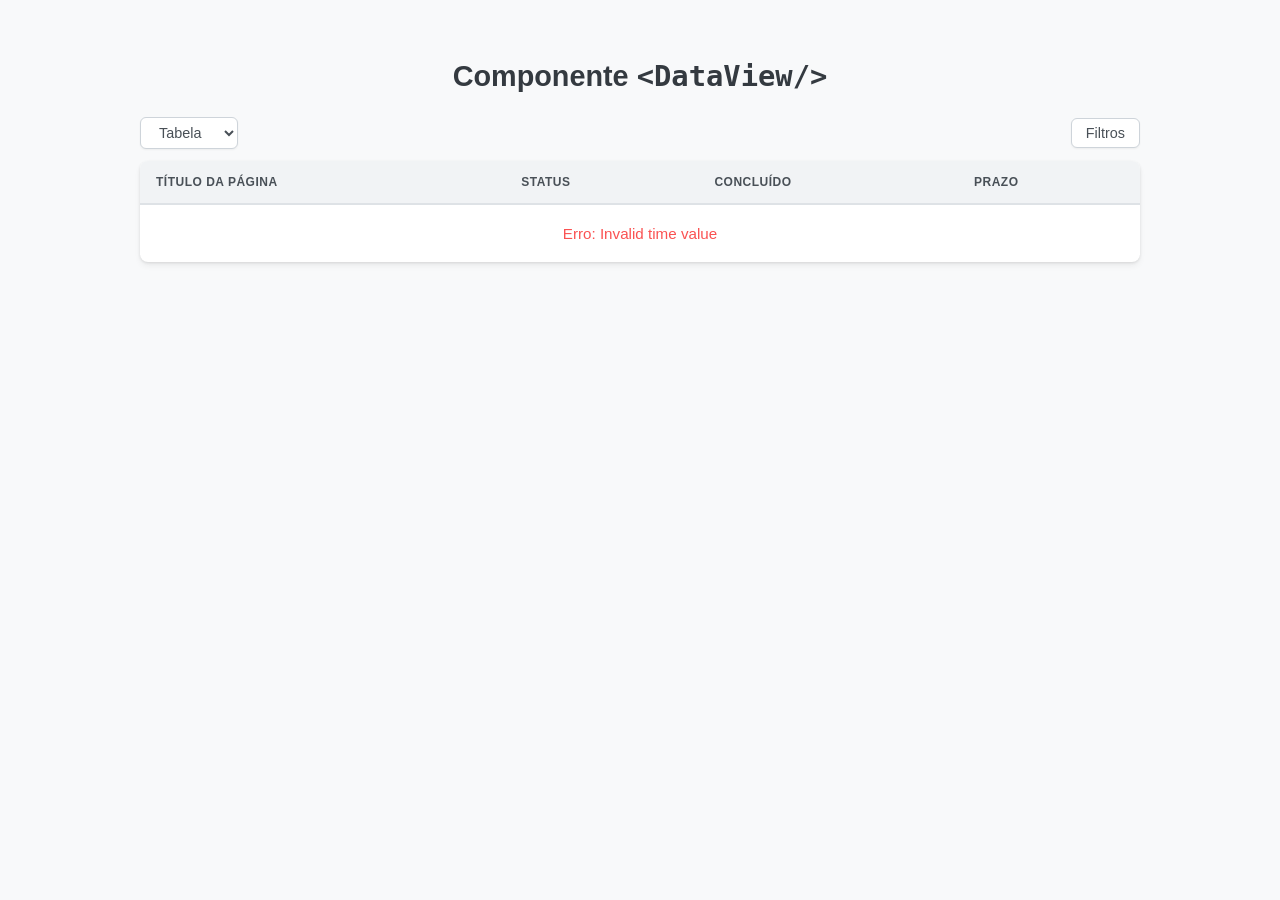
==== index.html @ 7f77eb6d "Adicionando o esboço da visualização dinâmica" ====
<!DOCTYPE html>
<html lang="pt-BR">

<head>
    <meta charset="UTF-8">
    <meta name="viewport" content="width=device-width, initial-scale=1.0">
    <link rel="stylesheet" href="style.css">
    <title>Cub's | Demo</title>
</head>

<body>

    <h1>Componente <code>&lt;DataView/&gt;</code></h1>

    <div class="app-container">

        <div class="controls-header">
            <div class="controls-views">
                <select class="btn-ui view-selector" id="view-selector">
                    <option value="table">Tabela</option>
                    <option value="board">Quadro</option>
                </select>
            </div>

            <div class="controls-actions">
                <div id="groupby-container" class="hidden">
                    <button class="btn-ui" id="btn-toggle-groupby">
                        Agrupar: <span id="current-group-label" style="font-weight: bold; margin-left: 4px;"></span>
                    </button>
                </div>

                <button class="btn-filters" id="btn-toggle-filters">
                    <span id="filter-count"></span> Filtros
                </button>
            </div>

            <!-- Popovers -->
            <div class="popover-menu filter-menu" id="filter-menu">
                <div id="filter-rules-container"></div>
                <button class="btn-add-rule" id="btn-add-rule">+ Adicionar filtro</button>
            </div>

            <div class="popover-menu filter-menu" id="groupby-menu">
                <div style="font-size: 0.8rem; color: #969696; margin-bottom: 4px;">Agrupar cartões por:</div>
                <select id="groupby-select" class="popover-select">
                    <!-- Preenchido via JS -->
                </select>
            </div>
        </div>

        <!-- Visão 1: Tabela -->
        <div class="table-container" id="view-table">
            <table id="dynamic-table">
                <thead>
                    <tr id="table-headers"></tr>
                </thead>
                <tbody id="table-body">
                    <tr>
                        <td class="loading" colspan="100%">Carregando dados da tabela...</td>
                    </tr>
                </tbody>
            </table>
        </div>

        <!-- Visão 2: Quadro (Board/Kanban) -->
        <div class="board-container hidden" id="view-board">
            <!-- Colunas criadas dinamicamente -->
        </div>

    </div>

    <script type="module" src="script.js"></script>
</body>

</html>
---- style.css ----
:root {
            --input-checkbox: rgb(26, 119, 206);
            --text-grey: rgb(74, 76, 92);
            --text-blue: rgb(27, 56, 134);
            --text-yellow: rgb(114, 112, 21);
            --text-green: rgb(27, 139, 55);

            --bg-grey: rgba(121, 124, 148, 0.3);
            --bg-blue: rgba(55, 97, 214, 0.3);
            --bg-yellow: rgba(255, 252, 72, 0.5);
            --bg-green: rgba(36, 255, 91, 0.3);

            --transparent: transparent;
        }

        /* Estilização Geral */
        body {
            font-family: -apple-system, BlinkMacSystemFont, "Segoe UI", Roboto, Helvetica, Arial, sans-serif;
            background-color: #f8f9fa;
            color: #212529;
            margin: 0;
            padding: 40px 20px;
            display: flex;
            flex-direction: column;
            align-items: center;
        }

        h1 {
            color: #343a40;
            margin-bottom: 24px;
            font-size: 1.8rem;
        }

        /* Container Principal */
        .app-container {
            width: 100%;
            max-width: 1000px;
            position: relative;
        }

        /* --- Cabeçalho de Controles e Filtro --- */
        .controls-header {
            display: flex;
            justify-content: space-between;
            align-items: center;
            margin-bottom: 12px;
            position: relative;
        }
        
        .controls-actions {
            display: flex;
            gap: 12px;
            align-items: center;
        }

        .btn-ui {
            background-color: #ffffff;
            border: 1px solid #ced4da;
            padding: 6px 14px;
            border-radius: 6px;
            font-size: 0.9rem;
            font-weight: 500;
            color: #495057;
            cursor: pointer;
            box-shadow: 0 1px 2px rgba(0, 0, 0, 0.05);
            transition: background 0.2s;
            outline: none;
        }

        .btn-ui:hover {
            background-color: #f7f7f7;
        }
        
        .btn-filters {
            background-color: #ffffff;
            border: 1px solid #ced4da;
            padding: 6px 14px;
            border-radius: 6px;
            font-size: 0.9rem;
            font-weight: 500;
            color: #495057;
            cursor: pointer;
            box-shadow: 0 1px 2px rgba(0, 0, 0, 0.05);
            transition: background 0.2s;
        }

        .btn-filters:hover {
            background-color: #f7f7f7;
        }

        /* Menus Flutuantes (Popovers) */
        .popover-menu {
            position: absolute;
            top: 40px;
            background-color: #f7f7f7;
            color: #969696;
            padding: 16px;
            border-radius: 8px;
            box-shadow: 0 8px 24px rgba(0, 0, 0, 0.2);
            z-index: 100;
            display: none;
            flex-direction: column;
            gap: 12px;
            border: 1px solid #dddddd;
        }

        .popover-menu.active {
            display: flex;
        }

        /* Específico: Menu de Filtro */
        #filter-menu { right: 0; min-width: 450px; }
        
        /* Específico: Menu de Agrupar */
        #groupby-menu { right: 100px; min-width: 200px; }

        .filter-rule {
            display: flex;
            align-items: center;
            gap: 8px;
            background: #eeeeee;
            padding: 8px;
            border-radius: 6px;
            border: 1px solid #dddddd;
        }

        .filter-label {
            font-size: 0.85rem;
            color: #969696;
            width: 50px;
        }

        .filter-rule select,
        .filter-rule input,
        .popover-select {
            background-color: #e7e7e7;
            color: #777777;
            border: 1px solid #dddddd;
            padding: 6px 10px;
            border-radius: 4px;
            font-size: 0.85rem;
            outline: none;
        }
        
        .popover-select { width: 100%; }

        .filter-rule select:focus,
        .filter-rule input:focus,
        .popover-select:focus {
            border-color: #58a6ff;
        }

        .btn-remove-filter {
            background: transparent;
            border: none;
            color: #969696;
            cursor: pointer;
            font-size: 1.2rem;
            margin-left: auto;
        }

        .btn-remove-filter:hover {
            color: #f85149;
        }

        .btn-add-rule {
            background: transparent;
            border: none;
            color: #969696;
            cursor: pointer;
            text-align: left;
            font-size: 0.85rem;
            padding: 4px 0;
            width: fit-content;
        }

        .btn-add-rule:hover {
            color: #878787;
        }
        
        .hidden { display: none !important; }

        /* Container da Tabela */
        .table-container {
            background-color: #ffffff;
            border-radius: 8px;
            box-shadow: 0 4px 6px rgba(0, 0, 0, 0.05), 0 1px 3px rgba(0, 0, 0, 0.1);
            overflow-x: auto;
        }

        table {
            width: 100%;
            border-collapse: collapse;
            text-align: left;
            font-size: 0.95rem;
        }

        thead {
            background-color: #f1f3f5;
            border-bottom: 2px solid #dee2e6;
        }

        th {
            padding: 14px 16px;
            font-weight: 600;
            color: #495057;
            text-transform: uppercase;
            font-size: 0.75rem;
            letter-spacing: 0.5px;
        }

        tbody tr {
            border-bottom: 1px solid #dee2e6;
        }

        tbody tr:last-child {
            border-bottom: none;
        }

        tbody tr:hover {
            background-color: #f8f9fa;
        }

        td {
            padding: 14px 16px;
            color: #495057;
            vertical-align: middle;
        }

        /* Componentes Customizados */
        .custom-select {
            appearance: none;
            border: none;
            padding: 4px 12px;
            border-radius: 12px;
            font-size: 0.85rem;
            font-weight: 600;
            cursor: pointer;
            outline: none;
            transition: opacity 0.2s;
        }

        .custom-select:hover {
            opacity: 0.8;
        }

        .color-grey { background-color: var(--bg-grey); color: var(--text-grey); }
        .color-blue { background-color: var(--bg-blue); color: var(--text-blue); }
        .color-yellow { background-color: var(--bg-yellow); color: var(--text-yellow); }
        .color-green { background-color: var(--bg-green); color: var(--text-green); }
        .color-transparent { background-color: var(--transparent); color: inherit; border: 1px dashed #ccc; }

        .custom-checkbox {
            width: 18px;
            height: 18px;
            cursor: pointer;
            accent-color: var(--input-checkbox);
            margin: 0;
            display: block;
        }

        .custom-date {
            border: 1px solid #ced4da;
            border-radius: 6px;
            padding: 6px 10px;
            font-size: 0.85rem;
            color: #495057;
            font-family: inherit;
            outline: none;
            transition: border-color 0.2s;
        }

        .custom-date:focus {
            border-color: var(--text-blue);
        }

        .loading {
            padding: 20px;
            text-align: center;
            color: #868e96;
        }

        /* --- VISUALIZAÇÃO: board --- */
        .board-container {
            display: flex;
            gap: 16px;
            overflow-x: auto;
            padding-bottom: 16px;
            min-height: 400px;
        }

        .board-col {
            min-width: 280px;
            width: 280px;
            background-color: #f1f3f5;
            border-radius: 8px;
            padding: 12px;
            display: flex;
            flex-direction: column;
            gap: 10px;
        }

        .board-header {
            display: flex;
            align-items: center;
            gap: 8px;
            font-size: 0.9rem;
            font-weight: 600;
            color: #495057;
            padding: 4px 0;
            margin-bottom: 4px;
        }

        .board-badge {
            padding: 2px 8px;
            border-radius: 12px;
            font-size: 0.75rem;
            font-weight: 600;
        }

        .board-count {
            color: #adb5bd;
            font-size: 0.85rem;
            margin-left: auto;
            font-weight: 500;
        }

        .board-card {
            background-color: #ffffff;
            border: 1px solid #dee2e6;
            border-radius: 6px;
            padding: 12px;
            box-shadow: 0 1px 2px rgba(0, 0, 0, 0.05);
            cursor: pointer;
            transition: box-shadow 0.2s;
        }

        .board-card:hover {
            box-shadow: 0 4px 8px rgba(0, 0, 0, 0.08);
        }

        .board-card-title {
            font-weight: 600;
            font-size: 0.95rem;
            margin-bottom: 8px;
            color: #212529;
        }

        .board-card-meta {
            display: flex;
            flex-direction: column;
            gap: 6px;
            font-size: 0.8rem;
            color: #6c757d;
        }

        .board-meta-item {
            display: flex;
            align-items: center;
            gap: 6px;
        }
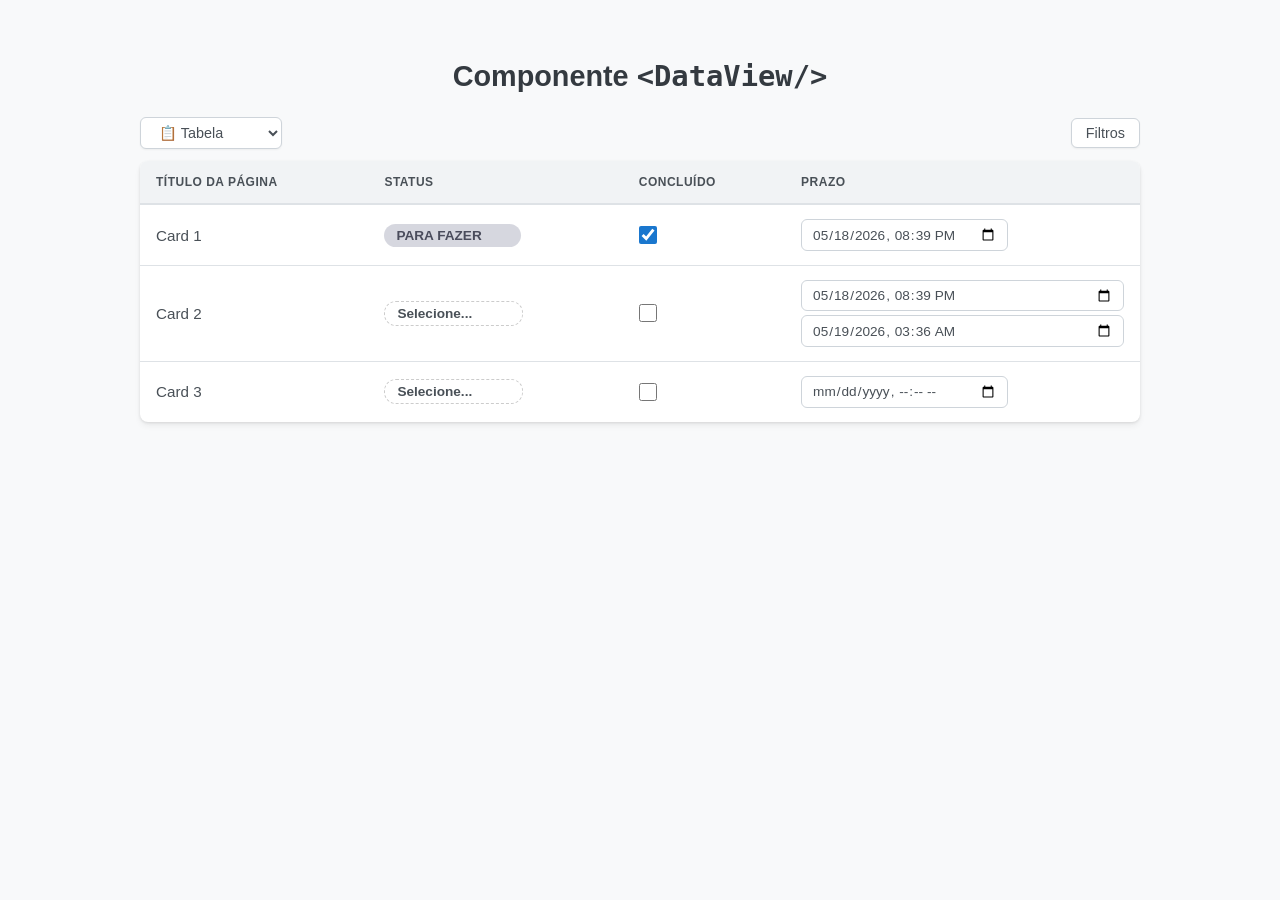
==== commit 7d5452cc: "Refactor preview.html: Move inline styles to external style.css and streamline HTML structure" ====
--- a/index.html
+++ b/index.html
@@ -4,8 +4,508 @@
 <head>
     <meta charset="UTF-8">
     <meta name="viewport" content="width=device-width, initial-scale=1.0">
-    <link rel="stylesheet" href="style.css">
     <title>Cub's | Demo</title>
+
+    <style>
+        :root {
+            --input-checkbox: rgb(26, 119, 206);
+            --text-grey: rgb(74, 76, 92);
+            --text-blue: rgb(27, 56, 134);
+            --text-yellow: rgb(114, 112, 21);
+            --text-green: rgb(27, 139, 55);
+
+            --bg-grey: rgba(121, 124, 148, 0.3);
+            --bg-blue: rgba(55, 97, 214, 0.3);
+            --bg-yellow: rgba(255, 252, 72, 0.5);
+            --bg-green: rgba(36, 255, 91, 0.3);
+
+            --transparent: transparent;
+        }
+
+        /* Estilização Geral */
+        body {
+            font-family: -apple-system, BlinkMacSystemFont, "Segoe UI", Roboto, Helvetica, Arial, sans-serif;
+            background-color: #f8f9fa;
+            color: #212529;
+            margin: 0;
+            padding: 40px 20px;
+            display: flex;
+            flex-direction: column;
+            align-items: center;
+        }
+
+        h1 {
+            color: #343a40;
+            margin-bottom: 24px;
+            font-size: 1.8rem;
+        }
+
+        /* Container Principal */
+        .app-container {
+            width: 100%;
+            max-width: 1000px;
+            position: relative;
+        }
+
+        /* --- Cabeçalho de Controles e Filtro --- */
+        .controls-header {
+            display: flex;
+            justify-content: space-between;
+            align-items: center;
+            margin-bottom: 12px;
+            position: relative;
+        }
+        
+        .controls-actions {
+            display: flex;
+            gap: 12px;
+            align-items: center;
+        }
+
+        .btn-ui {
+            background-color: #ffffff;
+            border: 1px solid #ced4da;
+            padding: 6px 14px;
+            border-radius: 6px;
+            font-size: 0.9rem;
+            font-weight: 500;
+            color: #495057;
+            cursor: pointer;
+            box-shadow: 0 1px 2px rgba(0, 0, 0, 0.05);
+            transition: background 0.2s;
+            outline: none;
+        }
+
+        .btn-ui:hover {
+            background-color: #f7f7f7;
+        }
+        
+        .btn-filters {
+            background-color: #ffffff;
+            border: 1px solid #ced4da;
+            padding: 6px 14px;
+            border-radius: 6px;
+            font-size: 0.9rem;
+            font-weight: 500;
+            color: #495057;
+            cursor: pointer;
+            box-shadow: 0 1px 2px rgba(0, 0, 0, 0.05);
+            transition: background 0.2s;
+        }
+
+        .btn-filters:hover {
+            background-color: #f7f7f7;
+        }
+
+        /* Menus Flutuantes (Popovers) */
+        .popover-menu {
+            position: absolute;
+            top: 40px;
+            background-color: #f7f7f7;
+            color: #969696;
+            padding: 16px;
+            border-radius: 8px;
+            box-shadow: 0 8px 24px rgba(0, 0, 0, 0.2);
+            z-index: 100;
+            display: none;
+            flex-direction: column;
+            gap: 12px;
+            border: 1px solid #dddddd;
+        }
+
+        .popover-menu.active {
+            display: flex;
+        }
+
+        #filter-menu { right: 0; min-width: 450px; }
+        #groupby-menu { right: 100px; min-width: 200px; }
+
+        .filter-rule {
+            display: flex;
+            align-items: center;
+            gap: 8px;
+            background: #eeeeee;
+            padding: 8px;
+            border-radius: 6px;
+            border: 1px solid #dddddd;
+        }
+
+        .filter-label {
+            font-size: 0.85rem;
+            color: #969696;
+            width: 50px;
+        }
+
+        .filter-rule select,
+        .filter-rule input,
+        .popover-select {
+            background-color: #e7e7e7;
+            color: #777777;
+            border: 1px solid #dddddd;
+            padding: 6px 10px;
+            border-radius: 4px;
+            font-size: 0.85rem;
+            outline: none;
+        }
+        
+        .popover-select { width: 100%; }
+
+        .filter-rule select:focus,
+        .filter-rule input:focus,
+        .popover-select:focus {
+            border-color: #58a6ff;
+        }
+
+        .btn-remove-filter {
+            background: transparent;
+            border: none;
+            color: #969696;
+            cursor: pointer;
+            font-size: 1.2rem;
+            margin-left: auto;
+        }
+
+        .btn-remove-filter:hover {
+            color: #f85149;
+        }
+
+        .btn-add-rule {
+            background: transparent;
+            border: none;
+            color: #969696;
+            cursor: pointer;
+            text-align: left;
+            font-size: 0.85rem;
+            padding: 4px 0;
+            width: fit-content;
+        }
+
+        .btn-add-rule:hover {
+            color: #878787;
+        }
+        
+        .hidden { display: none !important; }
+
+        /* Container da Tabela */
+        .table-container {
+            background-color: #ffffff;
+            border-radius: 8px;
+            box-shadow: 0 4px 6px rgba(0, 0, 0, 0.05), 0 1px 3px rgba(0, 0, 0, 0.1);
+            overflow-x: auto;
+        }
+
+        table {
+            width: 100%;
+            border-collapse: collapse;
+            text-align: left;
+            font-size: 0.95rem;
+        }
+
+        thead {
+            background-color: #f1f3f5;
+            border-bottom: 2px solid #dee2e6;
+        }
+
+        th {
+            padding: 14px 16px;
+            font-weight: 600;
+            color: #495057;
+            text-transform: uppercase;
+            font-size: 0.75rem;
+            letter-spacing: 0.5px;
+        }
+
+        tbody tr {
+            border-bottom: 1px solid #dee2e6;
+        }
+
+        tbody tr:last-child {
+            border-bottom: none;
+        }
+
+        tbody tr:hover {
+            background-color: #f8f9fa;
+        }
+
+        td {
+            padding: 14px 16px;
+            color: #495057;
+            vertical-align: middle;
+        }
+
+        /* Componentes Customizados */
+        .custom-select {
+            appearance: none;
+            border: none;
+            padding: 4px 12px;
+            border-radius: 12px;
+            font-size: 0.85rem;
+            font-weight: 600;
+            cursor: pointer;
+            outline: none;
+            transition: opacity 0.2s;
+        }
+
+        .custom-select:hover {
+            opacity: 0.8;
+        }
+
+        .color-grey { background-color: var(--bg-grey); color: var(--text-grey); }
+        .color-blue { background-color: var(--bg-blue); color: var(--text-blue); }
+        .color-yellow { background-color: var(--bg-yellow); color: var(--text-yellow); }
+        .color-green { background-color: var(--bg-green); color: var(--text-green); }
+        .color-transparent { background-color: var(--transparent); color: inherit; border: 1px dashed #ccc; }
+
+        .custom-checkbox {
+            width: 18px;
+            height: 18px;
+            cursor: pointer;
+            accent-color: var(--input-checkbox);
+            margin: 0;
+            display: block;
+        }
+
+        .custom-date {
+            border: 1px solid #ced4da;
+            border-radius: 6px;
+            padding: 6px 10px;
+            font-size: 0.85rem;
+            color: #495057;
+            font-family: inherit;
+            outline: none;
+            transition: border-color 0.2s;
+        }
+
+        .custom-date:focus {
+            border-color: var(--text-blue);
+        }
+
+        .loading {
+            padding: 20px;
+            text-align: center;
+            color: #868e96;
+        }
+
+        /* --- VISUALIZAÇÃO: Quadro (Board) --- */
+        .board-container {
+            display: flex;
+            gap: 16px;
+            overflow-x: auto;
+            padding-bottom: 16px;
+            min-height: 400px;
+        }
+
+        .board-col {
+            min-width: 280px;
+            width: 280px;
+            background-color: #f1f3f5;
+            border-radius: 8px;
+            padding: 12px;
+            display: flex;
+            flex-direction: column;
+            gap: 10px;
+        }
+
+        .board-header {
+            display: flex;
+            align-items: center;
+            gap: 8px;
+            font-size: 0.9rem;
+            font-weight: 600;
+            color: #495057;
+            padding: 4px 0;
+            margin-bottom: 4px;
+        }
+
+        .board-badge {
+            padding: 2px 8px;
+            border-radius: 12px;
+            font-size: 0.75rem;
+            font-weight: 600;
+        }
+
+        .board-count {
+            color: #adb5bd;
+            font-size: 0.85rem;
+            margin-left: auto;
+            font-weight: 500;
+        }
+
+        .board-card {
+            background-color: #ffffff;
+            border: 1px solid #dee2e6;
+            border-radius: 6px;
+            padding: 12px;
+            box-shadow: 0 1px 2px rgba(0, 0, 0, 0.05);
+            cursor: pointer;
+            transition: box-shadow 0.2s;
+        }
+
+        .board-card:hover {
+            box-shadow: 0 4px 8px rgba(0, 0, 0, 0.08);
+        }
+
+        .board-card-title {
+            font-weight: 600;
+            font-size: 0.95rem;
+            margin-bottom: 8px;
+            color: #212529;
+        }
+
+        .board-card-meta {
+            display: flex;
+            flex-direction: column;
+            gap: 6px;
+            font-size: 0.8rem;
+            color: #6c757d;
+        }
+
+        .board-meta-item {
+            display: flex;
+            align-items: center;
+            gap: 6px;
+        }
+
+        /* --- VISUALIZAÇÃO: Calendário Linhas Contínuas (Ribbons) --- */
+        .calendar-container {
+            width: 100%;
+            background-color: #ffffff;
+            border-radius: 8px;
+            box-shadow: 0 4px 6px rgba(0,0,0,0.05), 0 1px 3px rgba(0, 0, 0, 0.1);
+            padding: 20px;
+        }
+        
+        .calendar-header {
+            display: flex;
+            justify-content: space-between;
+            align-items: center;
+            margin-bottom: 16px;
+        }
+        
+        /* Grid Header (Dias da Semana) */
+        .calendar-grid-header {
+            display: grid;
+            grid-template-columns: repeat(7, 1fr);
+            border-top: 1px solid #dee2e6;
+            border-left: 1px solid #dee2e6;
+            border-right: 1px solid #dee2e6;
+            border-top-left-radius: 6px;
+            border-top-right-radius: 6px;
+            overflow: hidden;
+        }
+        
+        .calendar-day-name {
+            text-align: center;
+            font-weight: 600;
+            color: #868e96;
+            font-size: 0.85rem;
+            padding: 10px 0;
+            text-transform: uppercase;
+            border-right: 1px solid #dee2e6;
+            background-color: #f8f9fa;
+        }
+        .calendar-day-name:last-child {
+            border-right: none;
+        }
+        
+        /* O Corpo que empilha as semanas */
+        #calendar-grid-body {
+            border-right: 1px solid #dee2e6;
+            border-bottom: 1px solid #dee2e6;
+            border-bottom-left-radius: 6px;
+            border-bottom-right-radius: 6px;
+            overflow: hidden;
+        }
+
+        /* Cada linha (semana) tem um grid autônomo */
+        .calendar-week {
+            display: grid;
+            grid-template-columns: repeat(7, 1fr);
+            border-left: 1px solid #dee2e6;
+            border-top: 1px solid #dee2e6;
+            min-height: 120px;
+        }
+
+        /* Os Fundo dos dias e números */
+        .calendar-day-bg {
+            border-right: 1px solid #dee2e6;
+            background-color: #ffffff;
+            z-index: 1; /* Atrás dos ribbons */
+        }
+        .calendar-day-bg.last-col {
+            border-right: none;
+        }
+        .calendar-day-bg.empty {
+            background-color: #fcfcfc;
+        }
+        .calendar-day-bg.today {
+            background-color: #f0f7ff;
+        }
+        
+        .calendar-day-num {
+            font-size: 0.8rem;
+            font-weight: 600;
+            color: #adb5bd;
+            text-align: right;
+            padding: 8px 8px 2px 8px;
+            z-index: 2;
+        }
+        .calendar-day-num.today {
+            color: #58a6ff;
+            font-weight: 700;
+        }
+        
+        /* Eventos no CSS Grid (As Linhas Contínuas / Ribbons) */
+        .calendar-event {
+            margin: 2px 6px; /* Espaço para não tocar as extremidades */
+            padding: 6px 10px;
+            border-radius: 6px;
+            box-shadow: 0 1px 2px rgba(0,0,0,0.05);
+            z-index: 5;
+            display: flex;
+            flex-direction: column;
+            gap: 6px;
+            overflow: hidden;
+            border: 1px solid rgba(0,0,0,0.05);
+            text-decoration: none;
+        }
+
+        .calendar-event:hover {
+            z-index: 10;
+            filter: brightness(0.95);
+        }
+
+        /* Classes que removem as bordas/margin para emendar a linha */
+        .calendar-event.span-left {
+            margin-left: 0;
+            border-top-left-radius: 0;
+            border-bottom-left-radius: 0;
+            border-left: none;
+            padding-left: 16px; /* Compensa a margem perdida */
+        }
+
+        .calendar-event.span-right {
+            margin-right: 0;
+            border-top-right-radius: 0;
+            border-bottom-right-radius: 0;
+            border-right: none;
+            padding-right: 16px;
+        }
+
+        .calendar-event-title {
+            font-weight: 600;
+            font-size: 0.9rem;
+            margin-bottom: 2px;
+        }
+
+        .calendar-event-meta {
+            display: flex;
+            flex-direction: column;
+            gap: 4px;
+            font-size: 0.75rem;
+            opacity: 0.9;
+        }
+    </style>
 </head>
 
 <body>
@@ -17,12 +517,14 @@
         <div class="controls-header">
             <div class="controls-views">
                 <select class="btn-ui view-selector" id="view-selector">
-                    <option value="table">Tabela</option>
-                    <option value="board">Quadro</option>
+                    <option value="table">📋 Tabela</option>
+                    <option value="board">📊 Quadro</option>
+                    <option value="calendar">📅 Calendário</option>
                 </select>
             </div>
 
             <div class="controls-actions">
+                <!-- Mostrado apenas no Board -->
                 <div id="groupby-container" class="hidden">
                     <button class="btn-ui" id="btn-toggle-groupby">
                         Agrupar: <span id="current-group-label" style="font-weight: bold; margin-left: 4px;"></span>
@@ -67,9 +569,665 @@
             <!-- Colunas criadas dinamicamente -->
         </div>
 
+        <!-- Visão 3: Calendário -->
+        <div class="calendar-container hidden" id="view-calendar">
+            <div class="calendar-header">
+                <button class="btn-ui" id="btn-prev-month">&lt;</button>
+                <h2 id="calendar-month-year" style="margin:0; font-size:1.2rem; color:#343a40;"></h2>
+                <button class="btn-ui" id="btn-next-month">&gt;</button>
+            </div>
+            
+            <div class="calendar-grid-header">
+                <div class="calendar-day-name">Dom</div>
+                <div class="calendar-day-name">Seg</div>
+                <div class="calendar-day-name">Ter</div>
+                <div class="calendar-day-name">Qua</div>
+                <div class="calendar-day-name">Qui</div>
+                <div class="calendar-day-name">Sex</div>
+                <div class="calendar-day-name">Sáb</div>
+            </div>
+            
+            <div id="calendar-grid-body">
+                <!-- Semanas renderizadas via JS -->
+            </div>
+        </div>
+
     </div>
 
-    <script type="module" src="script.js"></script>
+    <script type="module">
+        let globalData = { cols: [], rows: [] };
+        let activeFilters = [];
+        let currentView = 'table';
+        let currentGroupColId = null; 
+        
+        // Estado do Calendário
+        let calendarCurrentDate = new Date();
+
+        // --- 1. Parser ---
+        function parseTable(rawData) {
+            const colsMap = new Map();
+            colsMap.set('page_title', { id: 'page_title', name: 'Título da Página', type: 'text' });
+
+            const rows = rawData.reduce((acc, item) => {
+                let pageCols = item.page_columns;
+                if (typeof pageCols === 'string') {
+                    try { pageCols = JSON.parse(pageCols); } catch (e) { pageCols = {}; }
+                }
+
+                const row = { id: item.page_id, page_title: item.page_title };
+
+                if (pageCols && typeof pageCols === 'object') {
+                    Object.entries(pageCols).forEach(([colId, colDef]) => {
+                        if (!colsMap.has(colId)) {
+                            let options = [];
+                            if (colDef.column_type === 'select' && colDef.column_data) {
+                                try {
+                                    const colDataParsed = typeof colDef.column_data === 'string' ? JSON.parse(colDef.column_data) : colDef.column_data;
+                                    options = colDataParsed.options || [];
+                                } catch(e) {}
+                            }
+                            colsMap.set(colId, { id: colId, name: colDef.column_name, type: colDef.column_type, options: options });
+                        }
+
+                        let cellData = {};
+                        if (typeof colDef.row_data === 'string') {
+                            try { cellData = JSON.parse(colDef.row_data); } catch (e) { }
+                        } else if (colDef.row_data) {
+                            cellData = colDef.row_data;
+                        }
+                        row[colId] = cellData.value !== undefined ? cellData.value : null;
+                    });
+                }
+                acc.push(row);
+                return acc;
+            }, []);
+
+            return { cols: Array.from(colsMap.values()), rows: rows };
+        }
+
+        // Helpers de Formatação
+        function formatForDateTimeLocal(isoString) {
+            if (!isoString) return '';
+            const dStr = isoString.split('@')[0];
+            const d = new Date(dStr);
+            if (isNaN(d.getTime())) return '';
+            const offset = d.getTimezoneOffset() * 60000; 
+            return (new Date(d - offset)).toISOString().slice(0, 16);
+        }
+
+        function formatForDisplay(isoString) {
+            if (!isoString) return '';
+            const parts = isoString.split('@');
+            
+            if (parts.length === 2) {
+                const d1 = new Date(parts[0]).toLocaleDateString('pt-BR');
+                const d2 = new Date(parts[1]).toLocaleDateString('pt-BR');
+                return `${d1} - ${d2}`;
+            }
+            
+            const d = new Date(isoString);
+            return d.toLocaleDateString('pt-BR');
+        }
+
+        // --- 2. Lógica do 'Group By' ---
+        function initGroupSelector() {
+            const selectElement = document.getElementById('groupby-select');
+            const groupableCols = globalData.cols.filter(c => c.type === 'select' || c.type === 'checkbox');
+            
+            selectElement.innerHTML = groupableCols.map(col => 
+                `<option value="${col.id}">${col.name}</option>`
+            ).join('');
+
+            if (groupableCols.length > 0) {
+                currentGroupColId = groupableCols[0].id;
+                selectElement.value = currentGroupColId;
+                updateGroupLabel();
+            }
+        }
+
+        function updateGroupLabel() {
+            const col = globalData.cols.find(c => c.id === currentGroupColId);
+            document.getElementById('current-group-label').textContent = col ? col.name : '';
+        }
+
+        // --- 3. Filtros ---
+        function getFilterValueInputHtml(filterId, col) {
+            if (!col) return '';
+            const filter = activeFilters.find(f => f.id === filterId);
+            const val = filter.value || '';
+
+            if (col.type === 'select') {
+                return `
+                    <select class="filter-value-input" data-filter-id="${filterId}">
+                        <option value="" disabled ${!val ? 'selected' : ''}>Selecione...</option>
+                        ${col.options.map(o => `<option value="${o.id}" ${val === o.id ? 'selected' : ''}>${o.value}</option>`).join('')}
+                    </select>
+                `;
+            }
+            if (col.type === 'checkbox') {
+                return `
+                    <select class="filter-value-input" data-filter-id="${filterId}">
+                        <option value="" disabled ${!val ? 'selected' : ''}>Selecione...</option>
+                        <option value="true" ${String(val) === 'true' ? 'selected' : ''}>Sim</option>
+                        <option value="false" ${String(val) === 'false' ? 'selected' : ''}>Não</option>
+                    </select>
+                `;
+            }
+            if (col.type === 'numeric') {
+                return `<input type="number" class="filter-value-input" data-filter-id="${filterId}" value="${val}" placeholder="Número..." />`;
+            }
+            
+            return `<input type="text" class="filter-value-input" data-filter-id="${filterId}" value="${val}" placeholder="Texto..." />`;
+        }
+
+        function renderFilterMenu() {
+            const container = document.getElementById('filter-rules-container');
+            const countSpan = document.getElementById('filter-count');
+            
+            countSpan.textContent = activeFilters.length > 0 ? `(${activeFilters.length})` : '';
+
+            if (activeFilters.length === 0) {
+                container.innerHTML = '<span style="font-size: 0.85rem; color:#8b949e;">Nenhum filtro aplicado.</span>';
+                return;
+            }
+
+            container.innerHTML = activeFilters.map((filter, index) => {
+                const selectedCol = globalData.cols.find(c => c.id === filter.colId);
+                const isFirst = index === 0;
+
+                let operatorOptions = `<option value="equals" ${filter.operator === 'equals' ? 'selected' : ''}>Igual</option>`;
+                if (!selectedCol || selectedCol.type === 'text') {
+                    operatorOptions += `<option value="contains" ${filter.operator === 'contains' ? 'selected' : ''}>Contém</option>`;
+                }
+
+                return `
+                    <div class="filter-rule">
+                        <span class="filter-label">${isFirst ? 'Onde' : 'And'}</span>
+                        
+                        <select class="filter-col-select" data-filter-id="${filter.id}" style="width:130px;">
+                            <option value="" disabled ${!filter.colId ? 'selected' : ''}>Coluna...</option>
+                            ${globalData.cols.filter(c => c.type !== 'date').map(col => 
+                                `<option value="${col.id}" ${filter.colId === col.id ? 'selected' : ''}>${col.name}</option>`
+                            ).join('')}
+                        </select>
+
+                        <select class="filter-operator-select" data-filter-id="${filter.id}" style="width:100px;">
+                            ${operatorOptions}
+                        </select>
+
+                        ${getFilterValueInputHtml(filter.id, selectedCol)}
+
+                        <button class="btn-remove-filter" data-filter-id="${filter.id}">×</button>
+                    </div>
+                `;
+            }).join('');
+        }
+
+        // --- 4. Motor Principal de Renderização ---
+        function applyFiltersAndRender() {
+            let filteredRows = globalData.rows;
+
+            if (activeFilters.length > 0) {
+                filteredRows = globalData.rows.filter(row => {
+                    return activeFilters.every(filter => {
+                        if (!filter.colId || filter.value === null || filter.value === '') return true;
+
+                        const cellValue = row[filter.colId];
+                        const filterVal = filter.value;
+
+                        if (filter.operator === 'equals') {
+                            return String(cellValue).toLowerCase() === String(filterVal).toLowerCase();
+                        } else if (filter.operator === 'contains') {
+                            if (cellValue === null || cellValue === undefined) return false;
+                            return String(cellValue).toLowerCase().includes(String(filterVal).toLowerCase());
+                        }
+                        return true;
+                    });
+                });
+            }
+
+            if (currentView === 'table') {
+                renderTable(globalData.cols, filteredRows);
+            } else if (currentView === 'board') {
+                renderBoard(globalData.cols, filteredRows);
+            } else if (currentView === 'calendar') {
+                renderCalendar(globalData.cols, filteredRows);
+            }
+        }
+
+        // Visão 1: Tabela (Editável)
+        function renderTable(cols, rows) {
+            const headersRow = document.getElementById('table-headers');
+            const tableBody = document.getElementById('table-body');
+
+            headersRow.innerHTML = cols.map(col => `<th>${col.name}</th>`).join('');
+
+            if (rows.length === 0) {
+                tableBody.innerHTML = `<tr><td colspan="100%" class="loading">Nenhum resultado encontrado.</td></tr>`;
+                return;
+            }
+
+            tableBody.innerHTML = rows.map(row => {
+                const cellsHtml = cols.map(col => {
+                    const cellValue = row[col.id];
+                    let displayValue = cellValue;
+
+                    if (col.type === 'select') {
+                        const selectedOption = col.options.find(opt => opt.id === cellValue);
+                        const bgColorClass = selectedOption ? `color-${selectedOption.color}` : 'color-transparent';
+                        const optionsHtml = col.options.map(opt => 
+                            `<option value="${opt.id}" data-color="${opt.color}" ${opt.id === cellValue ? 'selected' : ''}>${opt.value}</option>`
+                        ).join('');
+
+                        displayValue = `
+                            <select class="custom-select ${bgColorClass}" onchange="this.className = 'custom-select color-' + this.options[this.selectedIndex].getAttribute('data-color')">
+                                <option value="" disabled ${!cellValue ? 'selected' : ''}>Selecione...</option>
+                                ${optionsHtml}
+                            </select>
+                        `;
+                    } 
+                    else if (col.type === 'checkbox') {
+                        displayValue = `<input type="checkbox" class="custom-checkbox" ${cellValue === true ? 'checked' : ''} />`;
+                    } 
+                    else if (col.type === 'date') {
+                        if (cellValue && String(cellValue).includes('@')) {
+                            const parts = cellValue.split('@');
+                            displayValue = `
+                                <div style="display:flex; flex-direction:column; gap:4px;">
+                                    <input type="datetime-local" class="custom-date" value="${formatForDateTimeLocal(parts[0])}" title="Início" />
+                                    <input type="datetime-local" class="custom-date" value="${formatForDateTimeLocal(parts[1])}" title="Término" />
+                                </div>
+                            `;
+                        } else {
+                            displayValue = `<input type="datetime-local" class="custom-date" value="${formatForDateTimeLocal(cellValue)}" />`;
+                        }
+                    } 
+                    else if (cellValue === null || cellValue === undefined) {
+                        displayValue = '-';
+                    }
+
+                    return `<td class="type-${col.type}">${displayValue}</td>`;
+                }).join('');
+
+                return `<tr>${cellsHtml}</tr>`;
+            }).join('');
+        }
+
+        // Visão 2: Quadro (Board/Kanban)
+        function renderBoard(cols, rows) {
+            const boardContainer = document.getElementById('view-board');
+            const groupCol = cols.find(c => c.id === currentGroupColId);
+            let boardColumns = [];
+
+            if (groupCol) {
+                if (groupCol.type === 'select') {
+                    boardColumns = groupCol.options.map(opt => ({
+                        title: opt.value, color: opt.color, items: rows.filter(r => r[groupCol.id] === opt.id)
+                    }));
+                } else if (groupCol.type === 'checkbox') {
+                    boardColumns = [
+                        { title: "✅ Sim", color: "green", items: rows.filter(r => r[groupCol.id] === true) },
+                        { title: "❌ Não", color: "transparent", items: rows.filter(r => r[groupCol.id] !== true) }
+                    ];
+                }
+
+                const emptyItems = rows.filter(r => r[groupCol.id] === null || r[groupCol.id] === undefined || r[groupCol.id] === '');
+                if (emptyItems.length > 0 && groupCol.type !== 'checkbox') {
+                    boardColumns.push({ title: "Sem Grupo", color: "transparent", items: emptyItems });
+                }
+            } else {
+                boardColumns = [{ title: "Sem Grupo", color: "transparent", items: rows }];
+            }
+
+            const metaCols = cols.filter(c => c.id !== 'page_title' && (!groupCol || c.id !== groupCol.id));
+
+            boardContainer.innerHTML = boardColumns.map(bCol => {
+                const cardsHtml = bCol.items.map(row => {
+                    const metaHtml = metaCols.map(mCol => {
+                        const val = row[mCol.id];
+                        if (val === null || val === undefined || val === false || val === '') return '';
+                        
+                        let displayVal = val;
+                        if (mCol.type === 'checkbox') displayVal = '✅ ' + mCol.name;
+                        if (mCol.type === 'date') displayVal = '📅 ' + formatForDisplay(val);
+                        if (mCol.type === 'select') {
+                             const opt = mCol.options.find(o => o.id === val);
+                             displayVal = `<span style="display:inline-block; width:8px; height:8px; border-radius:50%; background-color:var(--text-${opt?opt.color:'grey'}); margin-right:4px;"></span> ${opt ? opt.value : val}`;
+                        }
+                        
+                        return `<div class="board-meta-item">${displayVal}</div>`;
+                    }).join('');
+
+                    return `
+                        <div class="board-card">
+                            <div class="board-card-title">${row.page_title}</div>
+                            <div class="board-card-meta">${metaHtml}</div>
+                        </div>
+                    `;
+                }).join('');
+
+                return `
+                    <div class="board-col">
+                        <div class="board-header">
+                            <span class="board-badge color-${bCol.color}">${bCol.title}</span>
+                            <span class="board-count">${bCol.items.length}</span>
+                        </div>
+                        ${cardsHtml}
+                    </div>
+                `;
+            }).join('');
+        }
+
+        // Visão 3: Calendário (Linhas Contínuas / Ribbons com CSS Grid dinâmico)
+        function renderCalendar(cols, rows) {
+            const gridBody = document.getElementById('calendar-grid-body');
+            const monthYearLabel = document.getElementById('calendar-month-year');
+            
+            const dateCol = cols.find(c => c.type === 'date');
+
+            if (!dateCol) {
+                monthYearLabel.textContent = "Nenhuma coluna de data encontrada";
+                gridBody.innerHTML = '';
+                return;
+            }
+
+            const year = calendarCurrentDate.getFullYear();
+            const month = calendarCurrentDate.getMonth();
+            const monthNames = ["Janeiro", "Fevereiro", "Março", "Abril", "Maio", "Junho", "Julho", "Agosto", "Setembro", "Outubro", "Novembro", "Dezembro"];
+            
+            monthYearLabel.textContent = `${monthNames[month]} de ${year}`;
+
+            const firstDayOfMonth = new Date(year, month, 1).getDay();
+            const daysInMonth = new Date(year, month + 1, 0).getDate();
+            const today = new Date();
+
+            const groupCol = cols.find(c => c.type === 'select');
+
+            // 1. Criar e organizar as semanas
+            let weeks = [];
+            let currentDay = 1;
+
+            for (let w = 0; w < 6; w++) {
+                if (currentDay > daysInMonth) break;
+                
+                let weekDays = [];
+                for (let d = 0; d < 7; d++) {
+                    if (w === 0 && d < firstDayOfMonth) {
+                        weekDays.push(null);
+                    } else if (currentDay <= daysInMonth) {
+                        weekDays.push(currentDay);
+                        currentDay++;
+                    } else {
+                        weekDays.push(null);
+                    }
+                }
+                weeks.push(weekDays);
+            }
+
+            const metaCols = cols.filter(c => c.id !== 'page_title');
+
+            // 2. Formatar e ordenar todos os eventos
+            let calendarEvents = rows.map(row => {
+                const val = row[dateCol.id];
+                if (!val) return null;
+
+                let startDateStr, endDateStr;
+                if (String(val).includes('@')) {
+                    const parts = String(val).split('@');
+                    startDateStr = parts[0];
+                    endDateStr = parts[1];
+                } else {
+                    startDateStr = val;
+                    endDateStr = val;
+                }
+
+                let start = new Date(startDateStr);
+                let end = new Date(endDateStr);
+                
+                if(isNaN(start.getTime())) return null;
+                if(isNaN(end.getTime())) end = start;
+
+                // Normaliza para comparar perfeitamente por dias inteiros
+                start.setHours(0,0,0,0);
+                end.setHours(0,0,0,0);
+                
+                let color = 'grey';
+                if (groupCol) {
+                    const opt = groupCol.options.find(o => o.id === row[groupCol.id]);
+                    if (opt) color = opt.color;
+                }
+                
+                const metaHtml = metaCols.map(mCol => {
+                    const mVal = row[mCol.id];
+                    if (mVal === null || mVal === undefined || mVal === false || mVal === '') return '';
+                    let displayVal = mVal;
+                    if (mCol.type === 'checkbox') displayVal = '✅ ' + mCol.name;
+                    if (mCol.type === 'date') displayVal = '📅 ' + formatForDisplay(mVal);
+                    if (mCol.type === 'select') {
+                         const opt = mCol.options.find(o => o.id === mVal);
+                         displayVal = `<span style="display:inline-block; width:8px; height:8px; border-radius:50%; background-color:var(--text-${opt?opt.color:'grey'}); margin-right:4px;"></span> ${opt ? opt.value : mVal}`;
+                    }
+                    return `<div class="board-meta-item">${displayVal}</div>`;
+                }).join('');
+
+                return { row, start, end, title: row.page_title, color, metaHtml };
+            }).filter(e => e !== null);
+
+            // Ordena primeiro os eventos que começam antes, seguidos pelos mais compridos (evita fragmentação na tela)
+            calendarEvents.sort((a, b) => {
+                if (a.start.getTime() !== b.start.getTime()) return a.start.getTime() - b.start.getTime();
+                return (b.end.getTime() - b.start.getTime()) - (a.end.getTime() - a.start.getTime());
+            });
+
+            // 3. Renderiza cada semana com seu CSS Grid isolado
+            let monthHtml = '';
+
+            weeks.forEach(weekDays => {
+                // Datas de Início e Fim físicas da semana atual na tela
+                let wStartNum = weekDays.find(d => d !== null);
+                let realWeekStart = new Date(year, month, wStartNum);
+                realWeekStart.setDate(realWeekStart.getDate() - weekDays.indexOf(wStartNum)); // Volta até o Domingo
+                let realWeekEnd = new Date(realWeekStart);
+                realWeekEnd.setDate(realWeekEnd.getDate() + 6); // Avança até o Sábado
+                
+                // Pega só os eventos que caem de alguma forma nesta semana específica
+                let weekEvents = calendarEvents.filter(e => e.start <= realWeekEnd && e.end >= realWeekStart);
+                
+                // Sistema de Alocação de Slots (Raias Horizontais)
+                let slots = Array.from({length: 7}, () => []);
+                let allocatedEvents = [];
+                
+                weekEvents.forEach(e => {
+                    let startCol = 0;
+                    if (e.start > realWeekStart) startCol = Math.round((e.start.getTime() - realWeekStart.getTime()) / 86400000);
+                    let endCol = 6;
+                    if (e.end < realWeekEnd) endCol = Math.round((e.end.getTime() - realWeekStart.getTime()) / 86400000);
+                    
+                    let slot = 0;
+                    while (true) {
+                        let available = true;
+                        for (let c = startCol; c <= endCol; c++) {
+                            if (slots[c][slot]) { available = false; break; }
+                        }
+                        if (available) break;
+                        slot++;
+                    }
+                    
+                    for (let c = startCol; c <= endCol; c++) slots[c][slot] = true;
+                    
+                    let spanLeft = e.start < realWeekStart;
+                    let spanRight = e.end > realWeekEnd;
+                    
+                    allocatedEvents.push({ e, startCol, endCol, slot, spanLeft, spanRight });
+                });
+                
+                let maxSlots = 0;
+                for(let i=0; i<7; i++) {
+                    if(slots[i].length > maxSlots) maxSlots = slots[i].length;
+                }
+                
+                // A magia da altura fluída (CSS Grid)
+                let rowsDef = `max-content `; // Row 1 = Numeração dos dias
+                for(let i=0; i<maxSlots; i++) rowsDef += `max-content `; // Rows dinâmicos = Ribbons
+                rowsDef += `1fr`; // Row final para expandir o fundo vazio e manter 120px min.
+                
+                let weekHtml = `<div class="calendar-week" style="grid-template-rows: ${rowsDef};">`;
+                
+                // Renderizando os Fundos das colunas
+                for(let i=0; i<7; i++) {
+                    let dayNum = weekDays[i];
+                    let isEmpty = dayNum === null;
+                    let isToday = dayNum === today.getDate() && month === today.getMonth() && year === today.getFullYear();
+                    
+                    let bgClass = `calendar-day-bg ${isEmpty ? 'empty' : ''} ${isToday ? 'today' : ''}`;
+                    if (i === 6) bgClass += ' last-col';
+
+                    // O Fundo da coluna se espalha desde a row 1 até a última (-1) daquela semana
+                    weekHtml += `<div class="${bgClass}" style="grid-column: ${i+1}; grid-row: 1 / -1;"></div>`;
+                    
+                    if (!isEmpty) {
+                        weekHtml += `<div class="calendar-day-num ${isToday ? 'today' : ''}" style="grid-column: ${i+1}; grid-row: 1;">${dayNum}</div>`;
+                    }
+                }
+                
+                // Renderizando os Ribbons (Eventos Contínuos) sobrepostos nos fundos
+                allocatedEvents.forEach(alloc => {
+                    let gridCol = alloc.startCol + 1; // +1 porque grid column começa em 1
+                    let span = alloc.endCol - alloc.startCol + 1;
+                    let gridRow = alloc.slot + 2; // +2 porque row 1 é do número do dia
+                    
+                    let classes = `calendar-event color-${alloc.e.color}`;
+                    if (alloc.spanLeft) classes += ` span-left`;
+                    if (alloc.spanRight) classes += ` span-right`;
+                    
+                    weekHtml += `
+                        <div class="${classes}" style="grid-column: ${gridCol} / span ${span}; grid-row: ${gridRow};">
+                            <div class="calendar-event-title">${alloc.e.title}</div>
+                            <div class="calendar-event-meta">${alloc.e.metaHtml}</div>
+                        </div>
+                    `;
+                });
+                
+                weekHtml += `</div>`;
+                monthHtml += weekHtml;
+            });
+
+            gridBody.innerHTML = monthHtml;
+        }
+
+        // --- 5. Listeners de Eventos ---
+        
+        // Troca de Visão (Tabela / Board / Calendário)
+        document.getElementById('view-selector').addEventListener('change', (e) => {
+            currentView = e.target.value;
+            
+            document.getElementById('view-table').classList.toggle('hidden', currentView !== 'table');
+            document.getElementById('view-board').classList.toggle('hidden', currentView !== 'board');
+            document.getElementById('view-calendar').classList.toggle('hidden', currentView !== 'calendar');
+            
+            // O botão Agrupar SÓ aparece na visão Board
+            document.getElementById('groupby-container').classList.toggle('hidden', currentView !== 'board');
+            
+            document.querySelectorAll('.popover-menu').forEach(el => el.classList.remove('active'));
+            
+            applyFiltersAndRender();
+        });
+
+        // Controles de Navegação do Calendário
+        document.getElementById('btn-prev-month').addEventListener('click', () => {
+            calendarCurrentDate.setMonth(calendarCurrentDate.getMonth() - 1);
+            applyFiltersAndRender();
+        });
+
+        document.getElementById('btn-next-month').addEventListener('click', () => {
+            calendarCurrentDate.setMonth(calendarCurrentDate.getMonth() + 1);
+            applyFiltersAndRender();
+        });
+
+        // Controles dos Popovers (Filtros & Agrupar)
+        document.getElementById('btn-toggle-filters').addEventListener('click', (e) => {
+            e.stopPropagation();
+            document.getElementById('groupby-menu').classList.remove('active'); 
+            document.getElementById('filter-menu').classList.toggle('active');
+        });
+
+        document.getElementById('btn-toggle-groupby').addEventListener('click', (e) => {
+            e.stopPropagation();
+            document.getElementById('filter-menu').classList.remove('active'); 
+            document.getElementById('groupby-menu').classList.toggle('active');
+        });
+
+        document.addEventListener('click', (e) => {
+            if (!e.target.closest('#btn-toggle-filters') && !e.target.closest('#filter-menu')) {
+                document.getElementById('filter-menu').classList.remove('active');
+            }
+            if (!e.target.closest('#btn-toggle-groupby') && !e.target.closest('#groupby-menu')) {
+                document.getElementById('groupby-menu').classList.remove('active');
+            }
+        });
+
+        document.getElementById('groupby-select').addEventListener('change', (e) => {
+            currentGroupColId = e.target.value;
+            updateGroupLabel();
+            document.getElementById('groupby-menu').classList.remove('active');
+            applyFiltersAndRender();
+        });
+
+        // Ações de Filtro
+        document.getElementById('btn-add-rule').addEventListener('click', () => {
+            activeFilters.push({ id: Date.now().toString(), colId: '', operator: 'equals', value: '' });
+            renderFilterMenu();
+            applyFiltersAndRender();
+        });
+
+        document.getElementById('filter-rules-container').addEventListener('input', (e) => {
+            const filterId = e.target.getAttribute('data-filter-id');
+            const filter = activeFilters.find(f => f.id === filterId);
+            if (!filter) return;
+
+            if (e.target.classList.contains('filter-col-select')) {
+                filter.colId = e.target.value;
+                filter.value = ''; 
+                const colType = globalData.cols.find(c => c.id === filter.colId)?.type;
+                if (colType !== 'text' && filter.operator === 'contains') filter.operator = 'equals';
+                renderFilterMenu();
+            } else if (e.target.classList.contains('filter-operator-select')) {
+                filter.operator = e.target.value;
+            } else if (e.target.classList.contains('filter-value-input')) {
+                filter.value = e.target.value;
+            }
+            
+            applyFiltersAndRender();
+        });
+
+        document.getElementById('filter-rules-container').addEventListener('click', (e) => {
+            if (e.target.classList.contains('btn-remove-filter')) {
+                const filterId = e.target.getAttribute('data-filter-id');
+                activeFilters = activeFilters.filter(f => f.id !== filterId);
+                renderFilterMenu();
+                applyFiltersAndRender();
+            }
+        });
+
+        // --- 6. Inicialização ---
+        async function init() {
+            try {
+                const response = await fetch("./data.json");
+                const data = await response.json();
+
+                globalData = parseTable(data);
+                
+                initGroupSelector();
+                renderFilterMenu();
+                applyFiltersAndRender();
+            } catch (error) {
+                document.getElementById('table-body').innerHTML = `
+                    <tr><td class="loading" colspan="100%" style="color: #fa5252;">Erro: ${error.message}</td></tr>
+                `;
+            }
+        }
+
+        init();
+    </script>
 </body>
-
 </html>
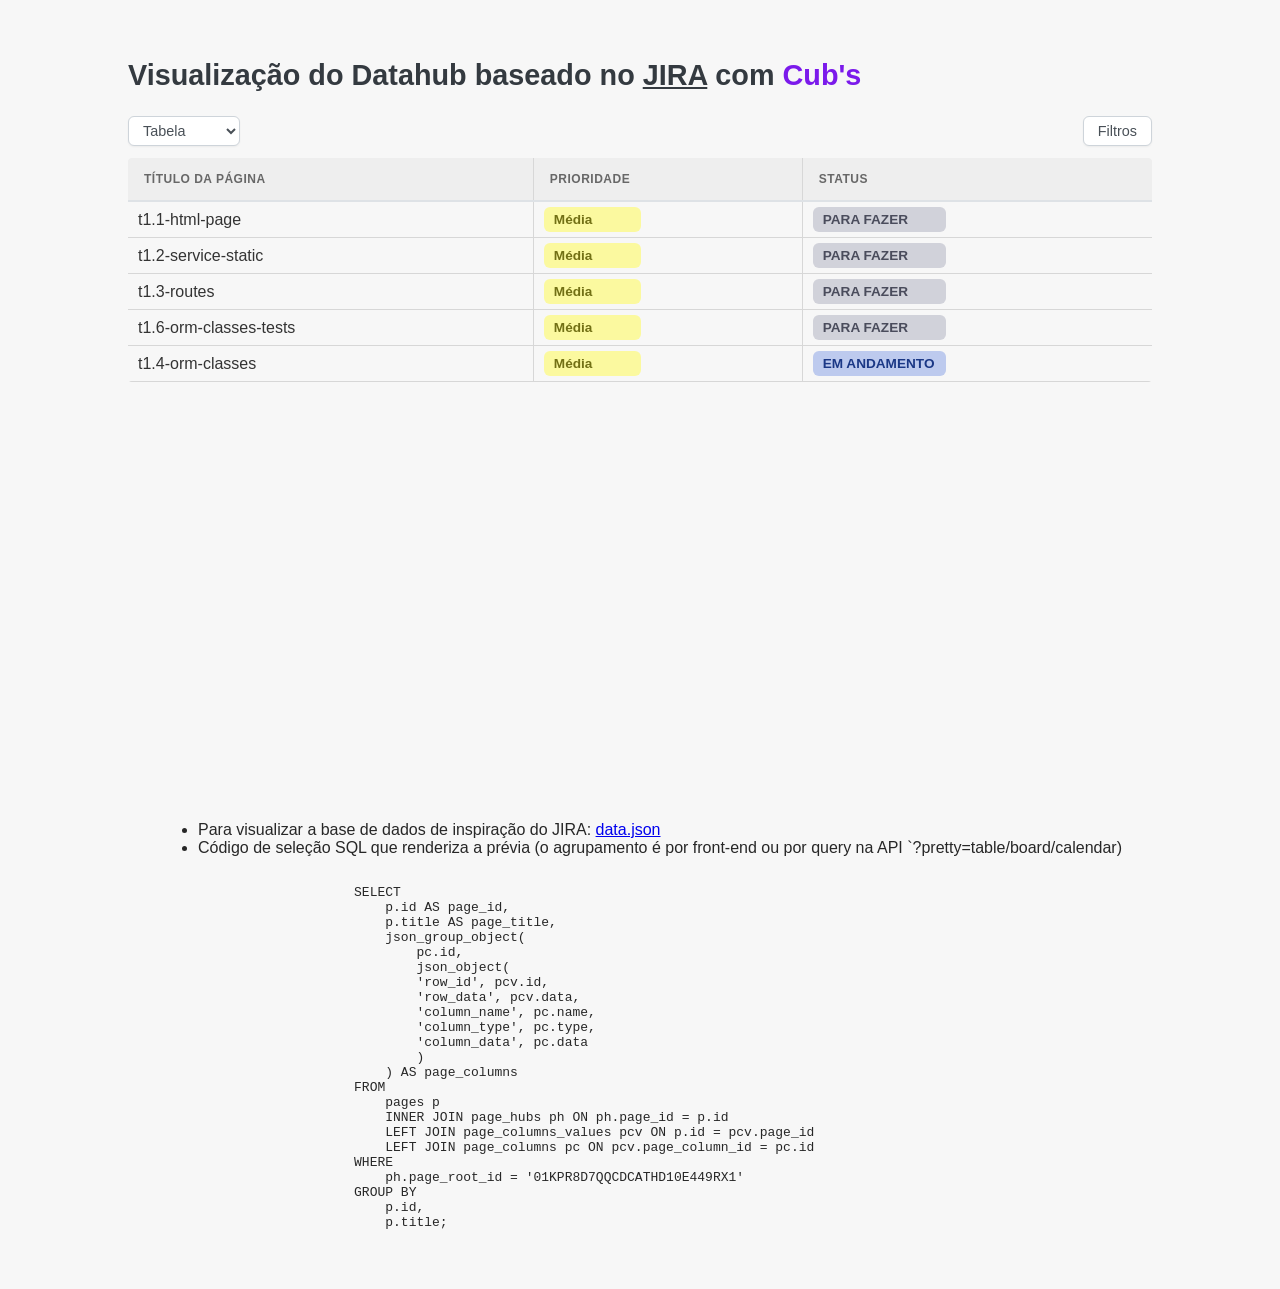
==== commit 11cdd243: "feat: enhance UI with new color variables and improved styling - Added new color variables for orang" ====
--- a/index.html
+++ b/index.html
@@ -12,11 +12,15 @@
             --text-grey: rgb(74, 76, 92);
             --text-blue: rgb(27, 56, 134);
             --text-yellow: rgb(114, 112, 21);
+            --text-orange: rgb(114, 58, 21);
+            --text-red: rgb(114, 21, 36);
             --text-green: rgb(27, 139, 55);
 
             --bg-grey: rgba(121, 124, 148, 0.3);
             --bg-blue: rgba(55, 97, 214, 0.3);
             --bg-yellow: rgba(255, 252, 72, 0.5);
+            --bg-orange: rgba(235, 126, 54, 0.5);
+            --bg-red: rgba(230, 42, 73, 0.5);
             --bg-green: rgba(36, 255, 91, 0.3);
 
             --transparent: transparent;
@@ -25,13 +29,19 @@
         /* Estilização Geral */
         body {
             font-family: -apple-system, BlinkMacSystemFont, "Segoe UI", Roboto, Helvetica, Arial, sans-serif;
-            background-color: #f8f9fa;
-            color: #212529;
-            margin: 0;
-            padding: 40px 20px;
+            background-color: #f7f7f7;
+            color: #272727;
+            margin: 0; padding: 0;
             display: flex;
             flex-direction: column;
             align-items: center;
+        }
+
+        main {
+            width: 80%;
+            margin: 0 auto;
+            padding-top: 40px;
+            min-height: 85vh;
         }
 
         h1 {
@@ -43,7 +53,7 @@
         /* Container Principal */
         .app-container {
             width: 100%;
-            max-width: 1000px;
+            margin: 0 auto;
             position: relative;
         }
 
@@ -55,7 +65,7 @@
             margin-bottom: 12px;
             position: relative;
         }
-        
+
         .controls-actions {
             display: flex;
             gap: 12px;
@@ -65,7 +75,7 @@
         .btn-ui {
             background-color: #ffffff;
             border: 1px solid #ced4da;
-            padding: 6px 14px;
+            padding: 5px 10px;
             border-radius: 6px;
             font-size: 0.9rem;
             font-weight: 500;
@@ -79,7 +89,7 @@
         .btn-ui:hover {
             background-color: #f7f7f7;
         }
-        
+
         .btn-filters {
             background-color: #ffffff;
             border: 1px solid #ced4da;
@@ -117,8 +127,15 @@
             display: flex;
         }
 
-        #filter-menu { right: 0; min-width: 450px; }
-        #groupby-menu { right: 100px; min-width: 200px; }
+        #filter-menu {
+            right: 0;
+            min-width: 450px;
+        }
+
+        #groupby-menu {
+            right: 100px;
+            min-width: 200px;
+        }
 
         .filter-rule {
             display: flex;
@@ -147,8 +164,10 @@
             font-size: 0.85rem;
             outline: none;
         }
-        
-        .popover-select { width: 100%; }
+
+        .popover-select {
+            width: 100%;
+        }
 
         .filter-rule select:focus,
         .filter-rule input:focus,
@@ -183,14 +202,16 @@
         .btn-add-rule:hover {
             color: #878787;
         }
-        
-        .hidden { display: none !important; }
+
+        .hidden {
+            display: none !important;
+        }
 
         /* Container da Tabela */
         .table-container {
-            background-color: #ffffff;
-            border-radius: 8px;
-            box-shadow: 0 4px 6px rgba(0, 0, 0, 0.05), 0 1px 3px rgba(0, 0, 0, 0.1);
+            /* background-color: #ff0; */
+            border-radius: 4px;
+            /* box-shadow: 0 4px 6px rgba(0, 0, 0, 0.05), 0 1px 3px rgba(0, 0, 0, 0.1); */
             overflow-x: auto;
         }
 
@@ -198,38 +219,41 @@
             width: 100%;
             border-collapse: collapse;
             text-align: left;
-            font-size: 0.95rem;
+            font-size: 1rem;
         }
 
         thead {
-            background-color: #f1f3f5;
+            background-color: #eeeeee;
             border-bottom: 2px solid #dee2e6;
         }
 
         th {
             padding: 14px 16px;
             font-weight: 600;
-            color: #495057;
+            color: #676767;
             text-transform: uppercase;
             font-size: 0.75rem;
             letter-spacing: 0.5px;
         }
 
         tbody tr {
-            border-bottom: 1px solid #dee2e6;
-        }
-
-        tbody tr:last-child {
-            border-bottom: none;
-        }
+            border-bottom: 1px solid #d7d7d7;
+        }
+
+        td:not(td:first-child),
+        th:not(th:first-child) {
+            border-left: 1px solid #d7d7d7;
+        }
+
+        /* tbody tr:last-child { border-bottom: none; } */
 
         tbody tr:hover {
             background-color: #f8f9fa;
         }
 
         td {
-            padding: 14px 16px;
-            color: #495057;
+            padding: 5px 10px;
+            color: #333333;
             vertical-align: middle;
         }
 
@@ -237,8 +261,8 @@
         .custom-select {
             appearance: none;
             border: none;
-            padding: 4px 12px;
-            border-radius: 12px;
+            padding: 5px 10px;
+            border-radius: 6px;
             font-size: 0.85rem;
             font-weight: 600;
             cursor: pointer;
@@ -250,11 +274,41 @@
             opacity: 0.8;
         }
 
-        .color-grey { background-color: var(--bg-grey); color: var(--text-grey); }
-        .color-blue { background-color: var(--bg-blue); color: var(--text-blue); }
-        .color-yellow { background-color: var(--bg-yellow); color: var(--text-yellow); }
-        .color-green { background-color: var(--bg-green); color: var(--text-green); }
-        .color-transparent { background-color: var(--transparent); color: inherit; border: 1px dashed #ccc; }
+        .color-red {
+            background-color: var(--bg-red);
+            color: var(--text-red);
+        }
+
+        .color-orange {
+            background-color: var(--bg-orange);
+            color: var(--text-orange);
+        }
+
+        .color-grey {
+            background-color: var(--bg-grey);
+            color: var(--text-grey);
+        }
+
+        .color-blue {
+            background-color: var(--bg-blue);
+            color: var(--text-blue);
+        }
+
+        .color-yellow {
+            background-color: var(--bg-yellow);
+            color: var(--text-yellow);
+        }
+
+        .color-green {
+            background-color: var(--bg-green);
+            color: var(--text-green);
+        }
+
+        .color-transparent {
+            background-color: var(--transparent);
+            color: inherit;
+            border: 1px dashed #ccc;
+        }
 
         .custom-checkbox {
             width: 18px;
@@ -262,7 +316,6 @@
             cursor: pointer;
             accent-color: var(--input-checkbox);
             margin: 0;
-            display: block;
         }
 
         .custom-date {
@@ -319,8 +372,8 @@
 
         .board-badge {
             padding: 2px 8px;
-            border-radius: 12px;
-            font-size: 0.75rem;
+            border-radius: 4px;
+            font-size: .75rem;
             font-weight: 600;
         }
 
@@ -371,17 +424,17 @@
             width: 100%;
             background-color: #ffffff;
             border-radius: 8px;
-            box-shadow: 0 4px 6px rgba(0,0,0,0.05), 0 1px 3px rgba(0, 0, 0, 0.1);
+            box-shadow: 0 4px 6px rgba(0, 0, 0, 0.05), 0 1px 3px rgba(0, 0, 0, 0.1);
             padding: 20px;
         }
-        
+
         .calendar-header {
             display: flex;
             justify-content: space-between;
             align-items: center;
             margin-bottom: 16px;
         }
-        
+
         /* Grid Header (Dias da Semana) */
         .calendar-grid-header {
             display: grid;
@@ -393,7 +446,7 @@
             border-top-right-radius: 6px;
             overflow: hidden;
         }
-        
+
         .calendar-day-name {
             text-align: center;
             font-weight: 600;
@@ -404,10 +457,11 @@
             border-right: 1px solid #dee2e6;
             background-color: #f8f9fa;
         }
+
         .calendar-day-name:last-child {
             border-right: none;
         }
-        
+
         /* O Corpo que empilha as semanas */
         #calendar-grid-body {
             border-right: 1px solid #dee2e6;
@@ -430,18 +484,22 @@
         .calendar-day-bg {
             border-right: 1px solid #dee2e6;
             background-color: #ffffff;
-            z-index: 1; /* Atrás dos ribbons */
-        }
+            z-index: 1;
+            /* Atrás dos ribbons */
+        }
+
         .calendar-day-bg.last-col {
             border-right: none;
         }
+
         .calendar-day-bg.empty {
             background-color: #fcfcfc;
         }
+
         .calendar-day-bg.today {
             background-color: #f0f7ff;
         }
-        
+
         .calendar-day-num {
             font-size: 0.8rem;
             font-weight: 600;
@@ -450,23 +508,25 @@
             padding: 8px 8px 2px 8px;
             z-index: 2;
         }
+
         .calendar-day-num.today {
             color: #58a6ff;
             font-weight: 700;
         }
-        
+
         /* Eventos no CSS Grid (As Linhas Contínuas / Ribbons) */
         .calendar-event {
-            margin: 2px 6px; /* Espaço para não tocar as extremidades */
+            margin: 2px 6px;
+            /* Espaço para não tocar as extremidades */
             padding: 6px 10px;
             border-radius: 6px;
-            box-shadow: 0 1px 2px rgba(0,0,0,0.05);
+            box-shadow: 0 1px 2px rgba(0, 0, 0, 0.05);
             z-index: 5;
             display: flex;
             flex-direction: column;
             gap: 6px;
             overflow: hidden;
-            border: 1px solid rgba(0,0,0,0.05);
+            border: 1px solid rgba(0, 0, 0, 0.05);
             text-decoration: none;
         }
 
@@ -481,7 +541,8 @@
             border-top-left-radius: 0;
             border-bottom-left-radius: 0;
             border-left: none;
-            padding-left: 16px; /* Compensa a margem perdida */
+            padding-left: 16px;
+            /* Compensa a margem perdida */
         }
 
         .calendar-event.span-right {
@@ -510,96 +571,135 @@
 
 <body>
 
-    <h1>Componente <code>&lt;DataView/&gt;</code></h1>
-
-    <div class="app-container">
-
-        <div class="controls-header">
-            <div class="controls-views">
-                <select class="btn-ui view-selector" id="view-selector">
-                    <option value="table">📋 Tabela</option>
-                    <option value="board">📊 Quadro</option>
-                    <option value="calendar">📅 Calendário</option>
-                </select>
-            </div>
-
-            <div class="controls-actions">
-                <!-- Mostrado apenas no Board -->
-                <div id="groupby-container" class="hidden">
-                    <button class="btn-ui" id="btn-toggle-groupby">
-                        Agrupar: <span id="current-group-label" style="font-weight: bold; margin-left: 4px;"></span>
+    <main>
+        <h1>Visualização do Datahub baseado no <u>JIRA</u> com <strong style="color: #7b1aeb;">Cub's</strong></h1>
+
+        <div class="app-container">
+
+            <div class="controls-header">
+                <div class="controls-views">
+                    <select class="btn-ui view-selector" id="view-selector">
+                        <option value="table">Tabela</option>
+                        <option value="board">Quadro</option>
+                        <option value="calendar">Calendário</option>
+                    </select>
+                </div>
+
+                <div class="controls-actions">
+                    <!-- Mostrado apenas no Board -->
+                    <div id="groupby-container" class="hidden">
+                        <button class="btn-ui" id="btn-toggle-groupby">
+                            Agrupar: <span id="current-group-label" style="font-weight: bold; margin-left: 4px;"></span>
+                        </button>
+                    </div>
+
+                    <button class="btn-filters" id="btn-toggle-filters">
+                        <span id="filter-count"></span> Filtros
                     </button>
                 </div>
 
-                <button class="btn-filters" id="btn-toggle-filters">
-                    <span id="filter-count"></span> Filtros
-                </button>
+                <!-- Popovers -->
+                <div class="popover-menu filter-menu" id="filter-menu">
+                    <div id="filter-rules-container"></div>
+                    <button class="btn-add-rule" id="btn-add-rule">+ Adicionar filtro</button>
+                </div>
+
+                <div class="popover-menu filter-menu" id="groupby-menu">
+                    <div style="font-size: 0.8rem; color: #969696; margin-bottom: 4px;">Agrupar cartões por:</div>
+                    <select id="groupby-select" class="popover-select">
+                        <!-- Preenchido via JS -->
+                    </select>
+                </div>
             </div>
 
-            <!-- Popovers -->
-            <div class="popover-menu filter-menu" id="filter-menu">
-                <div id="filter-rules-container"></div>
-                <button class="btn-add-rule" id="btn-add-rule">+ Adicionar filtro</button>
+            <!-- Visão 1: Tabela -->
+            <div class="table-container" id="view-table">
+                <table id="dynamic-table">
+                    <thead>
+                        <tr id="table-headers"></tr>
+                    </thead>
+                    <tbody id="table-body">
+                        <tr>
+                            <td class="loading" colspan="100%">Carregando dados da tabela...</td>
+                        </tr>
+                    </tbody>
+                </table>
             </div>
 
-            <div class="popover-menu filter-menu" id="groupby-menu">
-                <div style="font-size: 0.8rem; color: #969696; margin-bottom: 4px;">Agrupar cartões por:</div>
-                <select id="groupby-select" class="popover-select">
-                    <!-- Preenchido via JS -->
-                </select>
+            <!-- Visão 2: Quadro (Board/Kanban) -->
+            <div class="board-container hidden" id="view-board">
+                <!-- Colunas criadas dinamicamente -->
             </div>
+
+            <!-- Visão 3: Calendário -->
+            <div class="calendar-container hidden" id="view-calendar">
+                <div class="calendar-header">
+                    <button class="btn-ui" id="btn-prev-month">&lt;</button>
+                    <h2 id="calendar-month-year" style="margin:0; font-size:1.2rem; color:#343a40;"></h2>
+                    <button class="btn-ui" id="btn-next-month">&gt;</button>
+                </div>
+
+                <div class="calendar-grid-header">
+                    <div class="calendar-day-name">Dom</div>
+                    <div class="calendar-day-name">Seg</div>
+                    <div class="calendar-day-name">Ter</div>
+                    <div class="calendar-day-name">Qua</div>
+                    <div class="calendar-day-name">Qui</div>
+                    <div class="calendar-day-name">Sex</div>
+                    <div class="calendar-day-name">Sáb</div>
+                </div>
+
+                <div id="calendar-grid-body">
+                    <!-- Semanas renderizadas via JS -->
+                </div>
+            </div>
+
         </div>
-
-        <!-- Visão 1: Tabela -->
-        <div class="table-container" id="view-table">
-            <table id="dynamic-table">
-                <thead>
-                    <tr id="table-headers"></tr>
-                </thead>
-                <tbody id="table-body">
-                    <tr>
-                        <td class="loading" colspan="100%">Carregando dados da tabela...</td>
-                    </tr>
-                </tbody>
-            </table>
-        </div>
-
-        <!-- Visão 2: Quadro (Board/Kanban) -->
-        <div class="board-container hidden" id="view-board">
-            <!-- Colunas criadas dinamicamente -->
-        </div>
-
-        <!-- Visão 3: Calendário -->
-        <div class="calendar-container hidden" id="view-calendar">
-            <div class="calendar-header">
-                <button class="btn-ui" id="btn-prev-month">&lt;</button>
-                <h2 id="calendar-month-year" style="margin:0; font-size:1.2rem; color:#343a40;"></h2>
-                <button class="btn-ui" id="btn-next-month">&gt;</button>
-            </div>
-            
-            <div class="calendar-grid-header">
-                <div class="calendar-day-name">Dom</div>
-                <div class="calendar-day-name">Seg</div>
-                <div class="calendar-day-name">Ter</div>
-                <div class="calendar-day-name">Qua</div>
-                <div class="calendar-day-name">Qui</div>
-                <div class="calendar-day-name">Sex</div>
-                <div class="calendar-day-name">Sáb</div>
-            </div>
-            
-            <div id="calendar-grid-body">
-                <!-- Semanas renderizadas via JS -->
-            </div>
-        </div>
-
-    </div>
+    </main>
+
+    <ul>
+        <li>
+            Para visualizar a base de dados de inspiração do JIRA: <a href="data.json">data.json</a>
+        </li>
+        <li>
+            Código de seleção SQL que renderiza a prévia (o agrupamento é por front-end ou por query na API
+            `?pretty=table/board/calendar)
+            <pre>
+                <code>
+                    SELECT
+                        p.id AS page_id,
+                        p.title AS page_title,
+                        json_group_object(
+                            pc.id,
+                            json_object(
+                            'row_id', pcv.id, 
+                            'row_data', pcv.data,
+                            'column_name', pc.name,
+                            'column_type', pc.type,
+                            'column_data', pc.data
+                            )
+                        ) AS page_columns
+                    FROM
+                        pages p
+                        INNER JOIN page_hubs ph ON ph.page_id = p.id
+                        LEFT JOIN page_columns_values pcv ON p.id = pcv.page_id
+                        LEFT JOIN page_columns pc ON pcv.page_column_id = pc.id
+                    WHERE
+                        ph.page_root_id = '01KPR8D7QQCDCATHD10E449RX1'
+                    GROUP BY
+                        p.id,
+                        p.title;
+                </code>
+            </pre>
+        </li>
+    </ul>
 
     <script type="module">
         let globalData = { cols: [], rows: [] };
         let activeFilters = [];
         let currentView = 'table';
-        let currentGroupColId = null; 
-        
+        let currentGroupColId = null;
+
         // Estado do Calendário
         let calendarCurrentDate = new Date();
 
@@ -624,7 +724,7 @@
                                 try {
                                     const colDataParsed = typeof colDef.column_data === 'string' ? JSON.parse(colDef.column_data) : colDef.column_data;
                                     options = colDataParsed.options || [];
-                                } catch(e) {}
+                                } catch (e) { }
                             }
                             colsMap.set(colId, { id: colId, name: colDef.column_name, type: colDef.column_type, options: options });
                         }
@@ -651,20 +751,20 @@
             const dStr = isoString.split('@')[0];
             const d = new Date(dStr);
             if (isNaN(d.getTime())) return '';
-            const offset = d.getTimezoneOffset() * 60000; 
+            const offset = d.getTimezoneOffset() * 60000;
             return (new Date(d - offset)).toISOString().slice(0, 16);
         }
 
         function formatForDisplay(isoString) {
             if (!isoString) return '';
             const parts = isoString.split('@');
-            
+
             if (parts.length === 2) {
                 const d1 = new Date(parts[0]).toLocaleDateString('pt-BR');
                 const d2 = new Date(parts[1]).toLocaleDateString('pt-BR');
                 return `${d1} - ${d2}`;
             }
-            
+
             const d = new Date(isoString);
             return d.toLocaleDateString('pt-BR');
         }
@@ -673,8 +773,8 @@
         function initGroupSelector() {
             const selectElement = document.getElementById('groupby-select');
             const groupableCols = globalData.cols.filter(c => c.type === 'select' || c.type === 'checkbox');
-            
-            selectElement.innerHTML = groupableCols.map(col => 
+
+            selectElement.innerHTML = groupableCols.map(col =>
                 `<option value="${col.id}">${col.name}</option>`
             ).join('');
 
@@ -716,14 +816,14 @@
             if (col.type === 'numeric') {
                 return `<input type="number" class="filter-value-input" data-filter-id="${filterId}" value="${val}" placeholder="Número..." />`;
             }
-            
+
             return `<input type="text" class="filter-value-input" data-filter-id="${filterId}" value="${val}" placeholder="Texto..." />`;
         }
 
         function renderFilterMenu() {
             const container = document.getElementById('filter-rules-container');
             const countSpan = document.getElementById('filter-count');
-            
+
             countSpan.textContent = activeFilters.length > 0 ? `(${activeFilters.length})` : '';
 
             if (activeFilters.length === 0) {
@@ -746,9 +846,9 @@
                         
                         <select class="filter-col-select" data-filter-id="${filter.id}" style="width:130px;">
                             <option value="" disabled ${!filter.colId ? 'selected' : ''}>Coluna...</option>
-                            ${globalData.cols.filter(c => c.type !== 'date').map(col => 
-                                `<option value="${col.id}" ${filter.colId === col.id ? 'selected' : ''}>${col.name}</option>`
-                            ).join('')}
+                            ${globalData.cols.filter(c => c.type !== 'date').map(col =>
+                    `<option value="${col.id}" ${filter.colId === col.id ? 'selected' : ''}>${col.name}</option>`
+                ).join('')}
                         </select>
 
                         <select class="filter-operator-select" data-filter-id="${filter.id}" style="width:100px;">
@@ -815,7 +915,7 @@
                     if (col.type === 'select') {
                         const selectedOption = col.options.find(opt => opt.id === cellValue);
                         const bgColorClass = selectedOption ? `color-${selectedOption.color}` : 'color-transparent';
-                        const optionsHtml = col.options.map(opt => 
+                        const optionsHtml = col.options.map(opt =>
                             `<option value="${opt.id}" data-color="${opt.color}" ${opt.id === cellValue ? 'selected' : ''}>${opt.value}</option>`
                         ).join('');
 
@@ -825,10 +925,14 @@
                                 ${optionsHtml}
                             </select>
                         `;
-                    } 
+                    }
                     else if (col.type === 'checkbox') {
-                        displayValue = `<input type="checkbox" class="custom-checkbox" ${cellValue === true ? 'checked' : ''} />`;
-                    } 
+                        displayValue = `
+                            <div style="display:flex;align-items:center;justify-content:center;">
+                                <input type="checkbox" class="custom-checkbox" ${cellValue === true ? 'checked' : ''} />
+                            </div>
+                        `;
+                    }
                     else if (col.type === 'date') {
                         if (cellValue && String(cellValue).includes('@')) {
                             const parts = cellValue.split('@');
@@ -841,7 +945,7 @@
                         } else {
                             displayValue = `<input type="datetime-local" class="custom-date" value="${formatForDateTimeLocal(cellValue)}" />`;
                         }
-                    } 
+                    }
                     else if (cellValue === null || cellValue === undefined) {
                         displayValue = '-';
                     }
@@ -886,15 +990,15 @@
                     const metaHtml = metaCols.map(mCol => {
                         const val = row[mCol.id];
                         if (val === null || val === undefined || val === false || val === '') return '';
-                        
+
                         let displayVal = val;
                         if (mCol.type === 'checkbox') displayVal = '✅ ' + mCol.name;
                         if (mCol.type === 'date') displayVal = '📅 ' + formatForDisplay(val);
                         if (mCol.type === 'select') {
-                             const opt = mCol.options.find(o => o.id === val);
-                             displayVal = `<span style="display:inline-block; width:8px; height:8px; border-radius:50%; background-color:var(--text-${opt?opt.color:'grey'}); margin-right:4px;"></span> ${opt ? opt.value : val}`;
+                            const opt = mCol.options.find(o => o.id === val);
+                            displayVal = `<span style="display:inline-block; width:8px; height:8px; border-radius:50%; background-color:var(--text-${opt ? opt.color : 'grey'}); margin-right:4px;"></span> ${opt ? opt.value : val}`;
                         }
-                        
+
                         return `<div class="board-meta-item">${displayVal}</div>`;
                     }).join('');
 
@@ -922,7 +1026,7 @@
         function renderCalendar(cols, rows) {
             const gridBody = document.getElementById('calendar-grid-body');
             const monthYearLabel = document.getElementById('calendar-month-year');
-            
+
             const dateCol = cols.find(c => c.type === 'date');
 
             if (!dateCol) {
@@ -934,7 +1038,7 @@
             const year = calendarCurrentDate.getFullYear();
             const month = calendarCurrentDate.getMonth();
             const monthNames = ["Janeiro", "Fevereiro", "Março", "Abril", "Maio", "Junho", "Julho", "Agosto", "Setembro", "Outubro", "Novembro", "Dezembro"];
-            
+
             monthYearLabel.textContent = `${monthNames[month]} de ${year}`;
 
             const firstDayOfMonth = new Date(year, month, 1).getDay();
@@ -949,7 +1053,7 @@
 
             for (let w = 0; w < 6; w++) {
                 if (currentDay > daysInMonth) break;
-                
+
                 let weekDays = [];
                 for (let d = 0; d < 7; d++) {
                     if (w === 0 && d < firstDayOfMonth) {
@@ -983,20 +1087,20 @@
 
                 let start = new Date(startDateStr);
                 let end = new Date(endDateStr);
-                
-                if(isNaN(start.getTime())) return null;
-                if(isNaN(end.getTime())) end = start;
+
+                if (isNaN(start.getTime())) return null;
+                if (isNaN(end.getTime())) end = start;
 
                 // Normaliza para comparar perfeitamente por dias inteiros
-                start.setHours(0,0,0,0);
-                end.setHours(0,0,0,0);
-                
+                start.setHours(0, 0, 0, 0);
+                end.setHours(0, 0, 0, 0);
+
                 let color = 'grey';
                 if (groupCol) {
                     const opt = groupCol.options.find(o => o.id === row[groupCol.id]);
                     if (opt) color = opt.color;
                 }
-                
+
                 const metaHtml = metaCols.map(mCol => {
                     const mVal = row[mCol.id];
                     if (mVal === null || mVal === undefined || mVal === false || mVal === '') return '';
@@ -1004,8 +1108,8 @@
                     if (mCol.type === 'checkbox') displayVal = '✅ ' + mCol.name;
                     if (mCol.type === 'date') displayVal = '📅 ' + formatForDisplay(mVal);
                     if (mCol.type === 'select') {
-                         const opt = mCol.options.find(o => o.id === mVal);
-                         displayVal = `<span style="display:inline-block; width:8px; height:8px; border-radius:50%; background-color:var(--text-${opt?opt.color:'grey'}); margin-right:4px;"></span> ${opt ? opt.value : mVal}`;
+                        const opt = mCol.options.find(o => o.id === mVal);
+                        displayVal = `<span style="display:inline-block; width:8px; height:8px; border-radius:50%; background-color:var(--text-${opt ? opt.color : 'grey'}); margin-right:4px;"></span> ${opt ? opt.value : mVal}`;
                     }
                     return `<div class="board-meta-item">${displayVal}</div>`;
                 }).join('');
@@ -1029,20 +1133,20 @@
                 realWeekStart.setDate(realWeekStart.getDate() - weekDays.indexOf(wStartNum)); // Volta até o Domingo
                 let realWeekEnd = new Date(realWeekStart);
                 realWeekEnd.setDate(realWeekEnd.getDate() + 6); // Avança até o Sábado
-                
+
                 // Pega só os eventos que caem de alguma forma nesta semana específica
                 let weekEvents = calendarEvents.filter(e => e.start <= realWeekEnd && e.end >= realWeekStart);
-                
+
                 // Sistema de Alocação de Slots (Raias Horizontais)
-                let slots = Array.from({length: 7}, () => []);
+                let slots = Array.from({ length: 7 }, () => []);
                 let allocatedEvents = [];
-                
+
                 weekEvents.forEach(e => {
                     let startCol = 0;
                     if (e.start > realWeekStart) startCol = Math.round((e.start.getTime() - realWeekStart.getTime()) / 86400000);
                     let endCol = 6;
                     if (e.end < realWeekEnd) endCol = Math.round((e.end.getTime() - realWeekStart.getTime()) / 86400000);
-                    
+
                     let slot = 0;
                     while (true) {
                         let available = true;
@@ -1052,54 +1156,54 @@
                         if (available) break;
                         slot++;
                     }
-                    
+
                     for (let c = startCol; c <= endCol; c++) slots[c][slot] = true;
-                    
+
                     let spanLeft = e.start < realWeekStart;
                     let spanRight = e.end > realWeekEnd;
-                    
+
                     allocatedEvents.push({ e, startCol, endCol, slot, spanLeft, spanRight });
                 });
-                
+
                 let maxSlots = 0;
-                for(let i=0; i<7; i++) {
-                    if(slots[i].length > maxSlots) maxSlots = slots[i].length;
+                for (let i = 0; i < 7; i++) {
+                    if (slots[i].length > maxSlots) maxSlots = slots[i].length;
                 }
-                
+
                 // A magia da altura fluída (CSS Grid)
                 let rowsDef = `max-content `; // Row 1 = Numeração dos dias
-                for(let i=0; i<maxSlots; i++) rowsDef += `max-content `; // Rows dinâmicos = Ribbons
+                for (let i = 0; i < maxSlots; i++) rowsDef += `max-content `; // Rows dinâmicos = Ribbons
                 rowsDef += `1fr`; // Row final para expandir o fundo vazio e manter 120px min.
-                
+
                 let weekHtml = `<div class="calendar-week" style="grid-template-rows: ${rowsDef};">`;
-                
+
                 // Renderizando os Fundos das colunas
-                for(let i=0; i<7; i++) {
+                for (let i = 0; i < 7; i++) {
                     let dayNum = weekDays[i];
                     let isEmpty = dayNum === null;
                     let isToday = dayNum === today.getDate() && month === today.getMonth() && year === today.getFullYear();
-                    
+
                     let bgClass = `calendar-day-bg ${isEmpty ? 'empty' : ''} ${isToday ? 'today' : ''}`;
                     if (i === 6) bgClass += ' last-col';
 
                     // O Fundo da coluna se espalha desde a row 1 até a última (-1) daquela semana
-                    weekHtml += `<div class="${bgClass}" style="grid-column: ${i+1}; grid-row: 1 / -1;"></div>`;
-                    
+                    weekHtml += `<div class="${bgClass}" style="grid-column: ${i + 1}; grid-row: 1 / -1;"></div>`;
+
                     if (!isEmpty) {
-                        weekHtml += `<div class="calendar-day-num ${isToday ? 'today' : ''}" style="grid-column: ${i+1}; grid-row: 1;">${dayNum}</div>`;
+                        weekHtml += `<div class="calendar-day-num ${isToday ? 'today' : ''}" style="grid-column: ${i + 1}; grid-row: 1;">${dayNum}</div>`;
                     }
                 }
-                
+
                 // Renderizando os Ribbons (Eventos Contínuos) sobrepostos nos fundos
                 allocatedEvents.forEach(alloc => {
                     let gridCol = alloc.startCol + 1; // +1 porque grid column começa em 1
                     let span = alloc.endCol - alloc.startCol + 1;
                     let gridRow = alloc.slot + 2; // +2 porque row 1 é do número do dia
-                    
+
                     let classes = `calendar-event color-${alloc.e.color}`;
                     if (alloc.spanLeft) classes += ` span-left`;
                     if (alloc.spanRight) classes += ` span-right`;
-                    
+
                     weekHtml += `
                         <div class="${classes}" style="grid-column: ${gridCol} / span ${span}; grid-row: ${gridRow};">
                             <div class="calendar-event-title">${alloc.e.title}</div>
@@ -1107,7 +1211,7 @@
                         </div>
                     `;
                 });
-                
+
                 weekHtml += `</div>`;
                 monthHtml += weekHtml;
             });
@@ -1116,20 +1220,20 @@
         }
 
         // --- 5. Listeners de Eventos ---
-        
+
         // Troca de Visão (Tabela / Board / Calendário)
         document.getElementById('view-selector').addEventListener('change', (e) => {
             currentView = e.target.value;
-            
+
             document.getElementById('view-table').classList.toggle('hidden', currentView !== 'table');
             document.getElementById('view-board').classList.toggle('hidden', currentView !== 'board');
             document.getElementById('view-calendar').classList.toggle('hidden', currentView !== 'calendar');
-            
+
             // O botão Agrupar SÓ aparece na visão Board
             document.getElementById('groupby-container').classList.toggle('hidden', currentView !== 'board');
-            
+
             document.querySelectorAll('.popover-menu').forEach(el => el.classList.remove('active'));
-            
+
             applyFiltersAndRender();
         });
 
@@ -1147,13 +1251,13 @@
         // Controles dos Popovers (Filtros & Agrupar)
         document.getElementById('btn-toggle-filters').addEventListener('click', (e) => {
             e.stopPropagation();
-            document.getElementById('groupby-menu').classList.remove('active'); 
+            document.getElementById('groupby-menu').classList.remove('active');
             document.getElementById('filter-menu').classList.toggle('active');
         });
 
         document.getElementById('btn-toggle-groupby').addEventListener('click', (e) => {
             e.stopPropagation();
-            document.getElementById('filter-menu').classList.remove('active'); 
+            document.getElementById('filter-menu').classList.remove('active');
             document.getElementById('groupby-menu').classList.toggle('active');
         });
 
@@ -1187,7 +1291,7 @@
 
             if (e.target.classList.contains('filter-col-select')) {
                 filter.colId = e.target.value;
-                filter.value = ''; 
+                filter.value = '';
                 const colType = globalData.cols.find(c => c.id === filter.colId)?.type;
                 if (colType !== 'text' && filter.operator === 'contains') filter.operator = 'equals';
                 renderFilterMenu();
@@ -1196,7 +1300,7 @@
             } else if (e.target.classList.contains('filter-value-input')) {
                 filter.value = e.target.value;
             }
-            
+
             applyFiltersAndRender();
         });
 
@@ -1216,7 +1320,7 @@
                 const data = await response.json();
 
                 globalData = parseTable(data);
-                
+
                 initGroupSelector();
                 renderFilterMenu();
                 applyFiltersAndRender();
@@ -1230,4 +1334,5 @@
         init();
     </script>
 </body>
+
 </html>
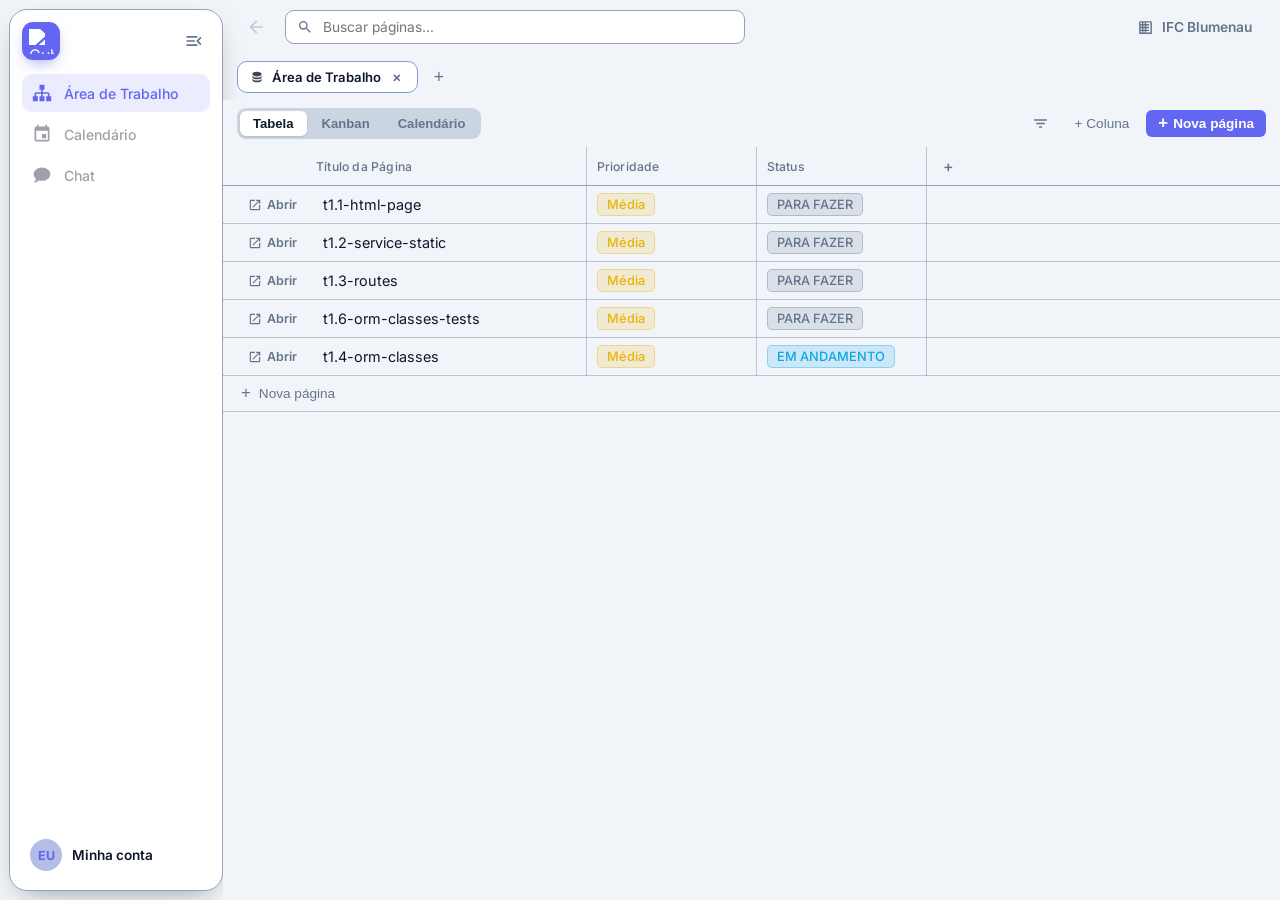
==== commit 398878a5: "dum" ====
--- a/index.html
+++ b/index.html
@@ -1,1338 +1,2195 @@
-<!DOCTYPE html>
-<html lang="pt-BR">
-
-<head>
-    <meta charset="UTF-8">
-    <meta name="viewport" content="width=device-width, initial-scale=1.0">
-    <title>Cub's | Demo</title>
-
-    <style>
-        :root {
-            --input-checkbox: rgb(26, 119, 206);
-            --text-grey: rgb(74, 76, 92);
-            --text-blue: rgb(27, 56, 134);
-            --text-yellow: rgb(114, 112, 21);
-            --text-orange: rgb(114, 58, 21);
-            --text-red: rgb(114, 21, 36);
-            --text-green: rgb(27, 139, 55);
-
-            --bg-grey: rgba(121, 124, 148, 0.3);
-            --bg-blue: rgba(55, 97, 214, 0.3);
-            --bg-yellow: rgba(255, 252, 72, 0.5);
-            --bg-orange: rgba(235, 126, 54, 0.5);
-            --bg-red: rgba(230, 42, 73, 0.5);
-            --bg-green: rgba(36, 255, 91, 0.3);
-
-            --transparent: transparent;
-        }
-
-        /* Estilização Geral */
-        body {
-            font-family: -apple-system, BlinkMacSystemFont, "Segoe UI", Roboto, Helvetica, Arial, sans-serif;
-            background-color: #f7f7f7;
-            color: #272727;
-            margin: 0; padding: 0;
-            display: flex;
-            flex-direction: column;
-            align-items: center;
-        }
-
-        main {
-            width: 80%;
-            margin: 0 auto;
-            padding-top: 40px;
-            min-height: 85vh;
-        }
-
-        h1 {
-            color: #343a40;
-            margin-bottom: 24px;
-            font-size: 1.8rem;
-        }
-
-        /* Container Principal */
-        .app-container {
-            width: 100%;
-            margin: 0 auto;
-            position: relative;
-        }
-
-        /* --- Cabeçalho de Controles e Filtro --- */
-        .controls-header {
-            display: flex;
-            justify-content: space-between;
-            align-items: center;
-            margin-bottom: 12px;
-            position: relative;
-        }
-
-        .controls-actions {
-            display: flex;
-            gap: 12px;
-            align-items: center;
-        }
-
-        .btn-ui {
-            background-color: #ffffff;
-            border: 1px solid #ced4da;
-            padding: 5px 10px;
-            border-radius: 6px;
-            font-size: 0.9rem;
-            font-weight: 500;
-            color: #495057;
-            cursor: pointer;
-            box-shadow: 0 1px 2px rgba(0, 0, 0, 0.05);
-            transition: background 0.2s;
-            outline: none;
-        }
-
-        .btn-ui:hover {
-            background-color: #f7f7f7;
-        }
-
-        .btn-filters {
-            background-color: #ffffff;
-            border: 1px solid #ced4da;
-            padding: 6px 14px;
-            border-radius: 6px;
-            font-size: 0.9rem;
-            font-weight: 500;
-            color: #495057;
-            cursor: pointer;
-            box-shadow: 0 1px 2px rgba(0, 0, 0, 0.05);
-            transition: background 0.2s;
-        }
-
-        .btn-filters:hover {
-            background-color: #f7f7f7;
-        }
-
-        /* Menus Flutuantes (Popovers) */
-        .popover-menu {
-            position: absolute;
-            top: 40px;
-            background-color: #f7f7f7;
-            color: #969696;
-            padding: 16px;
-            border-radius: 8px;
-            box-shadow: 0 8px 24px rgba(0, 0, 0, 0.2);
-            z-index: 100;
-            display: none;
-            flex-direction: column;
-            gap: 12px;
-            border: 1px solid #dddddd;
-        }
-
-        .popover-menu.active {
-            display: flex;
-        }
-
-        #filter-menu {
-            right: 0;
-            min-width: 450px;
-        }
-
-        #groupby-menu {
-            right: 100px;
-            min-width: 200px;
-        }
-
-        .filter-rule {
-            display: flex;
-            align-items: center;
-            gap: 8px;
-            background: #eeeeee;
-            padding: 8px;
-            border-radius: 6px;
-            border: 1px solid #dddddd;
-        }
-
-        .filter-label {
-            font-size: 0.85rem;
-            color: #969696;
-            width: 50px;
-        }
-
-        .filter-rule select,
-        .filter-rule input,
-        .popover-select {
-            background-color: #e7e7e7;
-            color: #777777;
-            border: 1px solid #dddddd;
-            padding: 6px 10px;
-            border-radius: 4px;
-            font-size: 0.85rem;
-            outline: none;
-        }
-
-        .popover-select {
-            width: 100%;
-        }
-
-        .filter-rule select:focus,
-        .filter-rule input:focus,
-        .popover-select:focus {
-            border-color: #58a6ff;
-        }
-
-        .btn-remove-filter {
-            background: transparent;
-            border: none;
-            color: #969696;
-            cursor: pointer;
-            font-size: 1.2rem;
-            margin-left: auto;
-        }
-
-        .btn-remove-filter:hover {
-            color: #f85149;
-        }
-
-        .btn-add-rule {
-            background: transparent;
-            border: none;
-            color: #969696;
-            cursor: pointer;
-            text-align: left;
-            font-size: 0.85rem;
-            padding: 4px 0;
-            width: fit-content;
-        }
-
-        .btn-add-rule:hover {
-            color: #878787;
-        }
-
-        .hidden {
-            display: none !important;
-        }
-
-        /* Container da Tabela */
-        .table-container {
-            /* background-color: #ff0; */
-            border-radius: 4px;
-            /* box-shadow: 0 4px 6px rgba(0, 0, 0, 0.05), 0 1px 3px rgba(0, 0, 0, 0.1); */
-            overflow-x: auto;
-        }
-
-        table {
-            width: 100%;
-            border-collapse: collapse;
-            text-align: left;
-            font-size: 1rem;
-        }
-
-        thead {
-            background-color: #eeeeee;
-            border-bottom: 2px solid #dee2e6;
-        }
-
-        th {
-            padding: 14px 16px;
-            font-weight: 600;
-            color: #676767;
-            text-transform: uppercase;
-            font-size: 0.75rem;
-            letter-spacing: 0.5px;
-        }
-
-        tbody tr {
-            border-bottom: 1px solid #d7d7d7;
-        }
-
-        td:not(td:first-child),
-        th:not(th:first-child) {
-            border-left: 1px solid #d7d7d7;
-        }
-
-        /* tbody tr:last-child { border-bottom: none; } */
-
-        tbody tr:hover {
-            background-color: #f8f9fa;
-        }
-
-        td {
-            padding: 5px 10px;
-            color: #333333;
-            vertical-align: middle;
-        }
-
-        /* Componentes Customizados */
-        .custom-select {
-            appearance: none;
-            border: none;
-            padding: 5px 10px;
-            border-radius: 6px;
-            font-size: 0.85rem;
-            font-weight: 600;
-            cursor: pointer;
-            outline: none;
-            transition: opacity 0.2s;
-        }
-
-        .custom-select:hover {
-            opacity: 0.8;
-        }
-
-        .color-red {
-            background-color: var(--bg-red);
-            color: var(--text-red);
-        }
-
-        .color-orange {
-            background-color: var(--bg-orange);
-            color: var(--text-orange);
-        }
-
-        .color-grey {
-            background-color: var(--bg-grey);
-            color: var(--text-grey);
-        }
-
-        .color-blue {
-            background-color: var(--bg-blue);
-            color: var(--text-blue);
-        }
-
-        .color-yellow {
-            background-color: var(--bg-yellow);
-            color: var(--text-yellow);
-        }
-
-        .color-green {
-            background-color: var(--bg-green);
-            color: var(--text-green);
-        }
-
-        .color-transparent {
-            background-color: var(--transparent);
-            color: inherit;
-            border: 1px dashed #ccc;
-        }
-
-        .custom-checkbox {
-            width: 18px;
-            height: 18px;
-            cursor: pointer;
-            accent-color: var(--input-checkbox);
-            margin: 0;
-        }
-
-        .custom-date {
-            border: 1px solid #ced4da;
-            border-radius: 6px;
-            padding: 6px 10px;
-            font-size: 0.85rem;
-            color: #495057;
-            font-family: inherit;
-            outline: none;
-            transition: border-color 0.2s;
-        }
-
-        .custom-date:focus {
-            border-color: var(--text-blue);
-        }
-
-        .loading {
-            padding: 20px;
-            text-align: center;
-            color: #868e96;
-        }
-
-        /* --- VISUALIZAÇÃO: Quadro (Board) --- */
-        .board-container {
-            display: flex;
-            gap: 16px;
-            overflow-x: auto;
-            padding-bottom: 16px;
-            min-height: 400px;
-        }
-
-        .board-col {
-            min-width: 280px;
-            width: 280px;
-            background-color: #f1f3f5;
-            border-radius: 8px;
-            padding: 12px;
-            display: flex;
-            flex-direction: column;
-            gap: 10px;
-        }
-
-        .board-header {
-            display: flex;
-            align-items: center;
-            gap: 8px;
-            font-size: 0.9rem;
-            font-weight: 600;
-            color: #495057;
-            padding: 4px 0;
-            margin-bottom: 4px;
-        }
-
-        .board-badge {
-            padding: 2px 8px;
-            border-radius: 4px;
-            font-size: .75rem;
-            font-weight: 600;
-        }
-
-        .board-count {
-            color: #adb5bd;
-            font-size: 0.85rem;
-            margin-left: auto;
-            font-weight: 500;
-        }
-
-        .board-card {
-            background-color: #ffffff;
-            border: 1px solid #dee2e6;
-            border-radius: 6px;
-            padding: 12px;
-            box-shadow: 0 1px 2px rgba(0, 0, 0, 0.05);
-            cursor: pointer;
-            transition: box-shadow 0.2s;
-        }
-
-        .board-card:hover {
-            box-shadow: 0 4px 8px rgba(0, 0, 0, 0.08);
-        }
-
-        .board-card-title {
-            font-weight: 600;
-            font-size: 0.95rem;
-            margin-bottom: 8px;
-            color: #212529;
-        }
-
-        .board-card-meta {
-            display: flex;
-            flex-direction: column;
-            gap: 6px;
-            font-size: 0.8rem;
-            color: #6c757d;
-        }
-
-        .board-meta-item {
-            display: flex;
-            align-items: center;
-            gap: 6px;
-        }
-
-        /* --- VISUALIZAÇÃO: Calendário Linhas Contínuas (Ribbons) --- */
-        .calendar-container {
-            width: 100%;
-            background-color: #ffffff;
-            border-radius: 8px;
-            box-shadow: 0 4px 6px rgba(0, 0, 0, 0.05), 0 1px 3px rgba(0, 0, 0, 0.1);
-            padding: 20px;
-        }
-
-        .calendar-header {
-            display: flex;
-            justify-content: space-between;
-            align-items: center;
-            margin-bottom: 16px;
-        }
-
-        /* Grid Header (Dias da Semana) */
-        .calendar-grid-header {
-            display: grid;
-            grid-template-columns: repeat(7, 1fr);
-            border-top: 1px solid #dee2e6;
-            border-left: 1px solid #dee2e6;
-            border-right: 1px solid #dee2e6;
-            border-top-left-radius: 6px;
-            border-top-right-radius: 6px;
-            overflow: hidden;
-        }
-
-        .calendar-day-name {
-            text-align: center;
-            font-weight: 600;
-            color: #868e96;
-            font-size: 0.85rem;
-            padding: 10px 0;
-            text-transform: uppercase;
-            border-right: 1px solid #dee2e6;
-            background-color: #f8f9fa;
-        }
-
-        .calendar-day-name:last-child {
-            border-right: none;
-        }
-
-        /* O Corpo que empilha as semanas */
-        #calendar-grid-body {
-            border-right: 1px solid #dee2e6;
-            border-bottom: 1px solid #dee2e6;
-            border-bottom-left-radius: 6px;
-            border-bottom-right-radius: 6px;
-            overflow: hidden;
-        }
-
-        /* Cada linha (semana) tem um grid autônomo */
-        .calendar-week {
-            display: grid;
-            grid-template-columns: repeat(7, 1fr);
-            border-left: 1px solid #dee2e6;
-            border-top: 1px solid #dee2e6;
-            min-height: 120px;
-        }
-
-        /* Os Fundo dos dias e números */
-        .calendar-day-bg {
-            border-right: 1px solid #dee2e6;
-            background-color: #ffffff;
-            z-index: 1;
-            /* Atrás dos ribbons */
-        }
-
-        .calendar-day-bg.last-col {
-            border-right: none;
-        }
-
-        .calendar-day-bg.empty {
-            background-color: #fcfcfc;
-        }
-
-        .calendar-day-bg.today {
-            background-color: #f0f7ff;
-        }
-
-        .calendar-day-num {
-            font-size: 0.8rem;
-            font-weight: 600;
-            color: #adb5bd;
-            text-align: right;
-            padding: 8px 8px 2px 8px;
-            z-index: 2;
-        }
-
-        .calendar-day-num.today {
-            color: #58a6ff;
-            font-weight: 700;
-        }
-
-        /* Eventos no CSS Grid (As Linhas Contínuas / Ribbons) */
-        .calendar-event {
-            margin: 2px 6px;
-            /* Espaço para não tocar as extremidades */
-            padding: 6px 10px;
-            border-radius: 6px;
-            box-shadow: 0 1px 2px rgba(0, 0, 0, 0.05);
-            z-index: 5;
-            display: flex;
-            flex-direction: column;
-            gap: 6px;
-            overflow: hidden;
-            border: 1px solid rgba(0, 0, 0, 0.05);
-            text-decoration: none;
-        }
-
-        .calendar-event:hover {
-            z-index: 10;
-            filter: brightness(0.95);
-        }
-
-        /* Classes que removem as bordas/margin para emendar a linha */
-        .calendar-event.span-left {
-            margin-left: 0;
-            border-top-left-radius: 0;
-            border-bottom-left-radius: 0;
-            border-left: none;
-            padding-left: 16px;
-            /* Compensa a margem perdida */
-        }
-
-        .calendar-event.span-right {
-            margin-right: 0;
-            border-top-right-radius: 0;
-            border-bottom-right-radius: 0;
-            border-right: none;
-            padding-right: 16px;
-        }
-
-        .calendar-event-title {
-            font-weight: 600;
-            font-size: 0.9rem;
-            margin-bottom: 2px;
-        }
-
-        .calendar-event-meta {
-            display: flex;
-            flex-direction: column;
-            gap: 4px;
-            font-size: 0.75rem;
-            opacity: 0.9;
-        }
-    </style>
-</head>
-
-<body>
-
-    <main>
-        <h1>Visualização do Datahub baseado no <u>JIRA</u> com <strong style="color: #7b1aeb;">Cub's</strong></h1>
-
-        <div class="app-container">
-
-            <div class="controls-header">
-                <div class="controls-views">
-                    <select class="btn-ui view-selector" id="view-selector">
-                        <option value="table">Tabela</option>
-                        <option value="board">Quadro</option>
-                        <option value="calendar">Calendário</option>
-                    </select>
-                </div>
-
-                <div class="controls-actions">
-                    <!-- Mostrado apenas no Board -->
-                    <div id="groupby-container" class="hidden">
-                        <button class="btn-ui" id="btn-toggle-groupby">
-                            Agrupar: <span id="current-group-label" style="font-weight: bold; margin-left: 4px;"></span>
-                        </button>
-                    </div>
-
-                    <button class="btn-filters" id="btn-toggle-filters">
-                        <span id="filter-count"></span> Filtros
-                    </button>
-                </div>
-
-                <!-- Popovers -->
-                <div class="popover-menu filter-menu" id="filter-menu">
-                    <div id="filter-rules-container"></div>
-                    <button class="btn-add-rule" id="btn-add-rule">+ Adicionar filtro</button>
-                </div>
-
-                <div class="popover-menu filter-menu" id="groupby-menu">
-                    <div style="font-size: 0.8rem; color: #969696; margin-bottom: 4px;">Agrupar cartões por:</div>
-                    <select id="groupby-select" class="popover-select">
-                        <!-- Preenchido via JS -->
-                    </select>
-                </div>
-            </div>
-
-            <!-- Visão 1: Tabela -->
-            <div class="table-container" id="view-table">
-                <table id="dynamic-table">
-                    <thead>
-                        <tr id="table-headers"></tr>
-                    </thead>
-                    <tbody id="table-body">
-                        <tr>
-                            <td class="loading" colspan="100%">Carregando dados da tabela...</td>
-                        </tr>
-                    </tbody>
-                </table>
-            </div>
-
-            <!-- Visão 2: Quadro (Board/Kanban) -->
-            <div class="board-container hidden" id="view-board">
-                <!-- Colunas criadas dinamicamente -->
-            </div>
-
-            <!-- Visão 3: Calendário -->
-            <div class="calendar-container hidden" id="view-calendar">
-                <div class="calendar-header">
-                    <button class="btn-ui" id="btn-prev-month">&lt;</button>
-                    <h2 id="calendar-month-year" style="margin:0; font-size:1.2rem; color:#343a40;"></h2>
-                    <button class="btn-ui" id="btn-next-month">&gt;</button>
-                </div>
-
-                <div class="calendar-grid-header">
-                    <div class="calendar-day-name">Dom</div>
-                    <div class="calendar-day-name">Seg</div>
-                    <div class="calendar-day-name">Ter</div>
-                    <div class="calendar-day-name">Qua</div>
-                    <div class="calendar-day-name">Qui</div>
-                    <div class="calendar-day-name">Sex</div>
-                    <div class="calendar-day-name">Sáb</div>
-                </div>
-
-                <div id="calendar-grid-body">
-                    <!-- Semanas renderizadas via JS -->
-                </div>
-            </div>
-
-        </div>
-    </main>
-
-    <ul>
-        <li>
-            Para visualizar a base de dados de inspiração do JIRA: <a href="data.json">data.json</a>
-        </li>
-        <li>
-            Código de seleção SQL que renderiza a prévia (o agrupamento é por front-end ou por query na API
-            `?pretty=table/board/calendar)
-            <pre>
-                <code>
-                    SELECT
-                        p.id AS page_id,
-                        p.title AS page_title,
-                        json_group_object(
-                            pc.id,
-                            json_object(
-                            'row_id', pcv.id, 
-                            'row_data', pcv.data,
-                            'column_name', pc.name,
-                            'column_type', pc.type,
-                            'column_data', pc.data
-                            )
-                        ) AS page_columns
-                    FROM
-                        pages p
-                        INNER JOIN page_hubs ph ON ph.page_id = p.id
-                        LEFT JOIN page_columns_values pcv ON p.id = pcv.page_id
-                        LEFT JOIN page_columns pc ON pcv.page_column_id = pc.id
-                    WHERE
-                        ph.page_root_id = '01KPR8D7QQCDCATHD10E449RX1'
-                    GROUP BY
-                        p.id,
-                        p.title;
-                </code>
-            </pre>
-        </li>
-    </ul>
-
-    <script type="module">
-        let globalData = { cols: [], rows: [] };
-        let activeFilters = [];
-        let currentView = 'table';
-        let currentGroupColId = null;
-
-        // Estado do Calendário
-        let calendarCurrentDate = new Date();
-
-        // --- 1. Parser ---
-        function parseTable(rawData) {
-            const colsMap = new Map();
-            colsMap.set('page_title', { id: 'page_title', name: 'Título da Página', type: 'text' });
-
-            const rows = rawData.reduce((acc, item) => {
-                let pageCols = item.page_columns;
-                if (typeof pageCols === 'string') {
-                    try { pageCols = JSON.parse(pageCols); } catch (e) { pageCols = {}; }
-                }
-
-                const row = { id: item.page_id, page_title: item.page_title };
-
-                if (pageCols && typeof pageCols === 'object') {
-                    Object.entries(pageCols).forEach(([colId, colDef]) => {
-                        if (!colsMap.has(colId)) {
-                            let options = [];
-                            if (colDef.column_type === 'select' && colDef.column_data) {
-                                try {
-                                    const colDataParsed = typeof colDef.column_data === 'string' ? JSON.parse(colDef.column_data) : colDef.column_data;
-                                    options = colDataParsed.options || [];
-                                } catch (e) { }
-                            }
-                            colsMap.set(colId, { id: colId, name: colDef.column_name, type: colDef.column_type, options: options });
-                        }
-
-                        let cellData = {};
-                        if (typeof colDef.row_data === 'string') {
-                            try { cellData = JSON.parse(colDef.row_data); } catch (e) { }
-                        } else if (colDef.row_data) {
-                            cellData = colDef.row_data;
-                        }
-                        row[colId] = cellData.value !== undefined ? cellData.value : null;
-                    });
-                }
-                acc.push(row);
-                return acc;
-            }, []);
-
-            return { cols: Array.from(colsMap.values()), rows: rows };
-        }
-
-        // Helpers de Formatação
-        function formatForDateTimeLocal(isoString) {
-            if (!isoString) return '';
-            const dStr = isoString.split('@')[0];
-            const d = new Date(dStr);
-            if (isNaN(d.getTime())) return '';
-            const offset = d.getTimezoneOffset() * 60000;
-            return (new Date(d - offset)).toISOString().slice(0, 16);
-        }
-
-        function formatForDisplay(isoString) {
-            if (!isoString) return '';
-            const parts = isoString.split('@');
-
-            if (parts.length === 2) {
-                const d1 = new Date(parts[0]).toLocaleDateString('pt-BR');
-                const d2 = new Date(parts[1]).toLocaleDateString('pt-BR');
-                return `${d1} - ${d2}`;
-            }
-
-            const d = new Date(isoString);
-            return d.toLocaleDateString('pt-BR');
-        }
-
-        // --- 2. Lógica do 'Group By' ---
-        function initGroupSelector() {
-            const selectElement = document.getElementById('groupby-select');
-            const groupableCols = globalData.cols.filter(c => c.type === 'select' || c.type === 'checkbox');
-
-            selectElement.innerHTML = groupableCols.map(col =>
-                `<option value="${col.id}">${col.name}</option>`
-            ).join('');
-
-            if (groupableCols.length > 0) {
-                currentGroupColId = groupableCols[0].id;
-                selectElement.value = currentGroupColId;
-                updateGroupLabel();
-            }
-        }
-
-        function updateGroupLabel() {
-            const col = globalData.cols.find(c => c.id === currentGroupColId);
-            document.getElementById('current-group-label').textContent = col ? col.name : '';
-        }
-
-        // --- 3. Filtros ---
-        function getFilterValueInputHtml(filterId, col) {
-            if (!col) return '';
-            const filter = activeFilters.find(f => f.id === filterId);
-            const val = filter.value || '';
-
-            if (col.type === 'select') {
-                return `
-                    <select class="filter-value-input" data-filter-id="${filterId}">
-                        <option value="" disabled ${!val ? 'selected' : ''}>Selecione...</option>
-                        ${col.options.map(o => `<option value="${o.id}" ${val === o.id ? 'selected' : ''}>${o.value}</option>`).join('')}
-                    </select>
-                `;
-            }
-            if (col.type === 'checkbox') {
-                return `
-                    <select class="filter-value-input" data-filter-id="${filterId}">
-                        <option value="" disabled ${!val ? 'selected' : ''}>Selecione...</option>
-                        <option value="true" ${String(val) === 'true' ? 'selected' : ''}>Sim</option>
-                        <option value="false" ${String(val) === 'false' ? 'selected' : ''}>Não</option>
-                    </select>
-                `;
-            }
-            if (col.type === 'numeric') {
-                return `<input type="number" class="filter-value-input" data-filter-id="${filterId}" value="${val}" placeholder="Número..." />`;
-            }
-
-            return `<input type="text" class="filter-value-input" data-filter-id="${filterId}" value="${val}" placeholder="Texto..." />`;
-        }
-
-        function renderFilterMenu() {
-            const container = document.getElementById('filter-rules-container');
-            const countSpan = document.getElementById('filter-count');
-
-            countSpan.textContent = activeFilters.length > 0 ? `(${activeFilters.length})` : '';
-
-            if (activeFilters.length === 0) {
-                container.innerHTML = '<span style="font-size: 0.85rem; color:#8b949e;">Nenhum filtro aplicado.</span>';
-                return;
-            }
-
-            container.innerHTML = activeFilters.map((filter, index) => {
-                const selectedCol = globalData.cols.find(c => c.id === filter.colId);
-                const isFirst = index === 0;
-
-                let operatorOptions = `<option value="equals" ${filter.operator === 'equals' ? 'selected' : ''}>Igual</option>`;
-                if (!selectedCol || selectedCol.type === 'text') {
-                    operatorOptions += `<option value="contains" ${filter.operator === 'contains' ? 'selected' : ''}>Contém</option>`;
-                }
-
-                return `
-                    <div class="filter-rule">
-                        <span class="filter-label">${isFirst ? 'Onde' : 'And'}</span>
-                        
-                        <select class="filter-col-select" data-filter-id="${filter.id}" style="width:130px;">
-                            <option value="" disabled ${!filter.colId ? 'selected' : ''}>Coluna...</option>
-                            ${globalData.cols.filter(c => c.type !== 'date').map(col =>
-                    `<option value="${col.id}" ${filter.colId === col.id ? 'selected' : ''}>${col.name}</option>`
-                ).join('')}
-                        </select>
-
-                        <select class="filter-operator-select" data-filter-id="${filter.id}" style="width:100px;">
-                            ${operatorOptions}
-                        </select>
-
-                        ${getFilterValueInputHtml(filter.id, selectedCol)}
-
-                        <button class="btn-remove-filter" data-filter-id="${filter.id}">×</button>
-                    </div>
-                `;
-            }).join('');
-        }
-
-        // --- 4. Motor Principal de Renderização ---
-        function applyFiltersAndRender() {
-            let filteredRows = globalData.rows;
-
-            if (activeFilters.length > 0) {
-                filteredRows = globalData.rows.filter(row => {
-                    return activeFilters.every(filter => {
-                        if (!filter.colId || filter.value === null || filter.value === '') return true;
-
-                        const cellValue = row[filter.colId];
-                        const filterVal = filter.value;
-
-                        if (filter.operator === 'equals') {
-                            return String(cellValue).toLowerCase() === String(filterVal).toLowerCase();
-                        } else if (filter.operator === 'contains') {
-                            if (cellValue === null || cellValue === undefined) return false;
-                            return String(cellValue).toLowerCase().includes(String(filterVal).toLowerCase());
-                        }
-                        return true;
-                    });
-                });
-            }
-
-            if (currentView === 'table') {
-                renderTable(globalData.cols, filteredRows);
-            } else if (currentView === 'board') {
-                renderBoard(globalData.cols, filteredRows);
-            } else if (currentView === 'calendar') {
-                renderCalendar(globalData.cols, filteredRows);
-            }
-        }
-
-        // Visão 1: Tabela (Editável)
-        function renderTable(cols, rows) {
-            const headersRow = document.getElementById('table-headers');
-            const tableBody = document.getElementById('table-body');
-
-            headersRow.innerHTML = cols.map(col => `<th>${col.name}</th>`).join('');
-
-            if (rows.length === 0) {
-                tableBody.innerHTML = `<tr><td colspan="100%" class="loading">Nenhum resultado encontrado.</td></tr>`;
-                return;
-            }
-
-            tableBody.innerHTML = rows.map(row => {
-                const cellsHtml = cols.map(col => {
-                    const cellValue = row[col.id];
-                    let displayValue = cellValue;
-
-                    if (col.type === 'select') {
-                        const selectedOption = col.options.find(opt => opt.id === cellValue);
-                        const bgColorClass = selectedOption ? `color-${selectedOption.color}` : 'color-transparent';
-                        const optionsHtml = col.options.map(opt =>
-                            `<option value="${opt.id}" data-color="${opt.color}" ${opt.id === cellValue ? 'selected' : ''}>${opt.value}</option>`
-                        ).join('');
-
-                        displayValue = `
-                            <select class="custom-select ${bgColorClass}" onchange="this.className = 'custom-select color-' + this.options[this.selectedIndex].getAttribute('data-color')">
-                                <option value="" disabled ${!cellValue ? 'selected' : ''}>Selecione...</option>
-                                ${optionsHtml}
-                            </select>
-                        `;
-                    }
-                    else if (col.type === 'checkbox') {
-                        displayValue = `
-                            <div style="display:flex;align-items:center;justify-content:center;">
-                                <input type="checkbox" class="custom-checkbox" ${cellValue === true ? 'checked' : ''} />
-                            </div>
-                        `;
-                    }
-                    else if (col.type === 'date') {
-                        if (cellValue && String(cellValue).includes('@')) {
-                            const parts = cellValue.split('@');
-                            displayValue = `
-                                <div style="display:flex; flex-direction:column; gap:4px;">
-                                    <input type="datetime-local" class="custom-date" value="${formatForDateTimeLocal(parts[0])}" title="Início" />
-                                    <input type="datetime-local" class="custom-date" value="${formatForDateTimeLocal(parts[1])}" title="Término" />
-                                </div>
-                            `;
-                        } else {
-                            displayValue = `<input type="datetime-local" class="custom-date" value="${formatForDateTimeLocal(cellValue)}" />`;
-                        }
-                    }
-                    else if (cellValue === null || cellValue === undefined) {
-                        displayValue = '-';
-                    }
-
-                    return `<td class="type-${col.type}">${displayValue}</td>`;
-                }).join('');
-
-                return `<tr>${cellsHtml}</tr>`;
-            }).join('');
-        }
-
-        // Visão 2: Quadro (Board/Kanban)
-        function renderBoard(cols, rows) {
-            const boardContainer = document.getElementById('view-board');
-            const groupCol = cols.find(c => c.id === currentGroupColId);
-            let boardColumns = [];
-
-            if (groupCol) {
-                if (groupCol.type === 'select') {
-                    boardColumns = groupCol.options.map(opt => ({
-                        title: opt.value, color: opt.color, items: rows.filter(r => r[groupCol.id] === opt.id)
-                    }));
-                } else if (groupCol.type === 'checkbox') {
-                    boardColumns = [
-                        { title: "✅ Sim", color: "green", items: rows.filter(r => r[groupCol.id] === true) },
-                        { title: "❌ Não", color: "transparent", items: rows.filter(r => r[groupCol.id] !== true) }
-                    ];
-                }
-
-                const emptyItems = rows.filter(r => r[groupCol.id] === null || r[groupCol.id] === undefined || r[groupCol.id] === '');
-                if (emptyItems.length > 0 && groupCol.type !== 'checkbox') {
-                    boardColumns.push({ title: "Sem Grupo", color: "transparent", items: emptyItems });
-                }
-            } else {
-                boardColumns = [{ title: "Sem Grupo", color: "transparent", items: rows }];
-            }
-
-            const metaCols = cols.filter(c => c.id !== 'page_title' && (!groupCol || c.id !== groupCol.id));
-
-            boardContainer.innerHTML = boardColumns.map(bCol => {
-                const cardsHtml = bCol.items.map(row => {
-                    const metaHtml = metaCols.map(mCol => {
-                        const val = row[mCol.id];
-                        if (val === null || val === undefined || val === false || val === '') return '';
-
-                        let displayVal = val;
-                        if (mCol.type === 'checkbox') displayVal = '✅ ' + mCol.name;
-                        if (mCol.type === 'date') displayVal = '📅 ' + formatForDisplay(val);
-                        if (mCol.type === 'select') {
-                            const opt = mCol.options.find(o => o.id === val);
-                            displayVal = `<span style="display:inline-block; width:8px; height:8px; border-radius:50%; background-color:var(--text-${opt ? opt.color : 'grey'}); margin-right:4px;"></span> ${opt ? opt.value : val}`;
-                        }
-
-                        return `<div class="board-meta-item">${displayVal}</div>`;
-                    }).join('');
-
-                    return `
-                        <div class="board-card">
-                            <div class="board-card-title">${row.page_title}</div>
-                            <div class="board-card-meta">${metaHtml}</div>
-                        </div>
-                    `;
-                }).join('');
-
-                return `
-                    <div class="board-col">
-                        <div class="board-header">
-                            <span class="board-badge color-${bCol.color}">${bCol.title}</span>
-                            <span class="board-count">${bCol.items.length}</span>
-                        </div>
-                        ${cardsHtml}
-                    </div>
-                `;
-            }).join('');
-        }
-
-        // Visão 3: Calendário (Linhas Contínuas / Ribbons com CSS Grid dinâmico)
-        function renderCalendar(cols, rows) {
-            const gridBody = document.getElementById('calendar-grid-body');
-            const monthYearLabel = document.getElementById('calendar-month-year');
-
-            const dateCol = cols.find(c => c.type === 'date');
-
-            if (!dateCol) {
-                monthYearLabel.textContent = "Nenhuma coluna de data encontrada";
-                gridBody.innerHTML = '';
-                return;
-            }
-
-            const year = calendarCurrentDate.getFullYear();
-            const month = calendarCurrentDate.getMonth();
-            const monthNames = ["Janeiro", "Fevereiro", "Março", "Abril", "Maio", "Junho", "Julho", "Agosto", "Setembro", "Outubro", "Novembro", "Dezembro"];
-
-            monthYearLabel.textContent = `${monthNames[month]} de ${year}`;
-
-            const firstDayOfMonth = new Date(year, month, 1).getDay();
-            const daysInMonth = new Date(year, month + 1, 0).getDate();
-            const today = new Date();
-
-            const groupCol = cols.find(c => c.type === 'select');
-
-            // 1. Criar e organizar as semanas
-            let weeks = [];
-            let currentDay = 1;
-
-            for (let w = 0; w < 6; w++) {
-                if (currentDay > daysInMonth) break;
-
-                let weekDays = [];
-                for (let d = 0; d < 7; d++) {
-                    if (w === 0 && d < firstDayOfMonth) {
-                        weekDays.push(null);
-                    } else if (currentDay <= daysInMonth) {
-                        weekDays.push(currentDay);
-                        currentDay++;
-                    } else {
-                        weekDays.push(null);
-                    }
-                }
-                weeks.push(weekDays);
-            }
-
-            const metaCols = cols.filter(c => c.id !== 'page_title');
-
-            // 2. Formatar e ordenar todos os eventos
-            let calendarEvents = rows.map(row => {
-                const val = row[dateCol.id];
-                if (!val) return null;
-
-                let startDateStr, endDateStr;
-                if (String(val).includes('@')) {
-                    const parts = String(val).split('@');
-                    startDateStr = parts[0];
-                    endDateStr = parts[1];
-                } else {
-                    startDateStr = val;
-                    endDateStr = val;
-                }
-
-                let start = new Date(startDateStr);
-                let end = new Date(endDateStr);
-
-                if (isNaN(start.getTime())) return null;
-                if (isNaN(end.getTime())) end = start;
-
-                // Normaliza para comparar perfeitamente por dias inteiros
-                start.setHours(0, 0, 0, 0);
-                end.setHours(0, 0, 0, 0);
-
-                let color = 'grey';
-                if (groupCol) {
-                    const opt = groupCol.options.find(o => o.id === row[groupCol.id]);
-                    if (opt) color = opt.color;
-                }
-
-                const metaHtml = metaCols.map(mCol => {
-                    const mVal = row[mCol.id];
-                    if (mVal === null || mVal === undefined || mVal === false || mVal === '') return '';
-                    let displayVal = mVal;
-                    if (mCol.type === 'checkbox') displayVal = '✅ ' + mCol.name;
-                    if (mCol.type === 'date') displayVal = '📅 ' + formatForDisplay(mVal);
-                    if (mCol.type === 'select') {
-                        const opt = mCol.options.find(o => o.id === mVal);
-                        displayVal = `<span style="display:inline-block; width:8px; height:8px; border-radius:50%; background-color:var(--text-${opt ? opt.color : 'grey'}); margin-right:4px;"></span> ${opt ? opt.value : mVal}`;
-                    }
-                    return `<div class="board-meta-item">${displayVal}</div>`;
-                }).join('');
-
-                return { row, start, end, title: row.page_title, color, metaHtml };
-            }).filter(e => e !== null);
-
-            // Ordena primeiro os eventos que começam antes, seguidos pelos mais compridos (evita fragmentação na tela)
-            calendarEvents.sort((a, b) => {
-                if (a.start.getTime() !== b.start.getTime()) return a.start.getTime() - b.start.getTime();
-                return (b.end.getTime() - b.start.getTime()) - (a.end.getTime() - a.start.getTime());
-            });
-
-            // 3. Renderiza cada semana com seu CSS Grid isolado
-            let monthHtml = '';
-
-            weeks.forEach(weekDays => {
-                // Datas de Início e Fim físicas da semana atual na tela
-                let wStartNum = weekDays.find(d => d !== null);
-                let realWeekStart = new Date(year, month, wStartNum);
-                realWeekStart.setDate(realWeekStart.getDate() - weekDays.indexOf(wStartNum)); // Volta até o Domingo
-                let realWeekEnd = new Date(realWeekStart);
-                realWeekEnd.setDate(realWeekEnd.getDate() + 6); // Avança até o Sábado
-
-                // Pega só os eventos que caem de alguma forma nesta semana específica
-                let weekEvents = calendarEvents.filter(e => e.start <= realWeekEnd && e.end >= realWeekStart);
-
-                // Sistema de Alocação de Slots (Raias Horizontais)
-                let slots = Array.from({ length: 7 }, () => []);
-                let allocatedEvents = [];
-
-                weekEvents.forEach(e => {
-                    let startCol = 0;
-                    if (e.start > realWeekStart) startCol = Math.round((e.start.getTime() - realWeekStart.getTime()) / 86400000);
-                    let endCol = 6;
-                    if (e.end < realWeekEnd) endCol = Math.round((e.end.getTime() - realWeekStart.getTime()) / 86400000);
-
-                    let slot = 0;
-                    while (true) {
-                        let available = true;
-                        for (let c = startCol; c <= endCol; c++) {
-                            if (slots[c][slot]) { available = false; break; }
-                        }
-                        if (available) break;
-                        slot++;
-                    }
-
-                    for (let c = startCol; c <= endCol; c++) slots[c][slot] = true;
-
-                    let spanLeft = e.start < realWeekStart;
-                    let spanRight = e.end > realWeekEnd;
-
-                    allocatedEvents.push({ e, startCol, endCol, slot, spanLeft, spanRight });
-                });
-
-                let maxSlots = 0;
-                for (let i = 0; i < 7; i++) {
-                    if (slots[i].length > maxSlots) maxSlots = slots[i].length;
-                }
-
-                // A magia da altura fluída (CSS Grid)
-                let rowsDef = `max-content `; // Row 1 = Numeração dos dias
-                for (let i = 0; i < maxSlots; i++) rowsDef += `max-content `; // Rows dinâmicos = Ribbons
-                rowsDef += `1fr`; // Row final para expandir o fundo vazio e manter 120px min.
-
-                let weekHtml = `<div class="calendar-week" style="grid-template-rows: ${rowsDef};">`;
-
-                // Renderizando os Fundos das colunas
-                for (let i = 0; i < 7; i++) {
-                    let dayNum = weekDays[i];
-                    let isEmpty = dayNum === null;
-                    let isToday = dayNum === today.getDate() && month === today.getMonth() && year === today.getFullYear();
-
-                    let bgClass = `calendar-day-bg ${isEmpty ? 'empty' : ''} ${isToday ? 'today' : ''}`;
-                    if (i === 6) bgClass += ' last-col';
-
-                    // O Fundo da coluna se espalha desde a row 1 até a última (-1) daquela semana
-                    weekHtml += `<div class="${bgClass}" style="grid-column: ${i + 1}; grid-row: 1 / -1;"></div>`;
-
-                    if (!isEmpty) {
-                        weekHtml += `<div class="calendar-day-num ${isToday ? 'today' : ''}" style="grid-column: ${i + 1}; grid-row: 1;">${dayNum}</div>`;
-                    }
-                }
-
-                // Renderizando os Ribbons (Eventos Contínuos) sobrepostos nos fundos
-                allocatedEvents.forEach(alloc => {
-                    let gridCol = alloc.startCol + 1; // +1 porque grid column começa em 1
-                    let span = alloc.endCol - alloc.startCol + 1;
-                    let gridRow = alloc.slot + 2; // +2 porque row 1 é do número do dia
-
-                    let classes = `calendar-event color-${alloc.e.color}`;
-                    if (alloc.spanLeft) classes += ` span-left`;
-                    if (alloc.spanRight) classes += ` span-right`;
-
-                    weekHtml += `
-                        <div class="${classes}" style="grid-column: ${gridCol} / span ${span}; grid-row: ${gridRow};">
-                            <div class="calendar-event-title">${alloc.e.title}</div>
-                            <div class="calendar-event-meta">${alloc.e.metaHtml}</div>
-                        </div>
-                    `;
-                });
-
-                weekHtml += `</div>`;
-                monthHtml += weekHtml;
-            });
-
-            gridBody.innerHTML = monthHtml;
-        }
-
-        // --- 5. Listeners de Eventos ---
-
-        // Troca de Visão (Tabela / Board / Calendário)
-        document.getElementById('view-selector').addEventListener('change', (e) => {
-            currentView = e.target.value;
-
-            document.getElementById('view-table').classList.toggle('hidden', currentView !== 'table');
-            document.getElementById('view-board').classList.toggle('hidden', currentView !== 'board');
-            document.getElementById('view-calendar').classList.toggle('hidden', currentView !== 'calendar');
-
-            // O botão Agrupar SÓ aparece na visão Board
-            document.getElementById('groupby-container').classList.toggle('hidden', currentView !== 'board');
-
-            document.querySelectorAll('.popover-menu').forEach(el => el.classList.remove('active'));
-
-            applyFiltersAndRender();
-        });
-
-        // Controles de Navegação do Calendário
-        document.getElementById('btn-prev-month').addEventListener('click', () => {
-            calendarCurrentDate.setMonth(calendarCurrentDate.getMonth() - 1);
-            applyFiltersAndRender();
-        });
-
-        document.getElementById('btn-next-month').addEventListener('click', () => {
-            calendarCurrentDate.setMonth(calendarCurrentDate.getMonth() + 1);
-            applyFiltersAndRender();
-        });
-
-        // Controles dos Popovers (Filtros & Agrupar)
-        document.getElementById('btn-toggle-filters').addEventListener('click', (e) => {
-            e.stopPropagation();
-            document.getElementById('groupby-menu').classList.remove('active');
-            document.getElementById('filter-menu').classList.toggle('active');
-        });
-
-        document.getElementById('btn-toggle-groupby').addEventListener('click', (e) => {
-            e.stopPropagation();
-            document.getElementById('filter-menu').classList.remove('active');
-            document.getElementById('groupby-menu').classList.toggle('active');
-        });
-
-        document.addEventListener('click', (e) => {
-            if (!e.target.closest('#btn-toggle-filters') && !e.target.closest('#filter-menu')) {
-                document.getElementById('filter-menu').classList.remove('active');
-            }
-            if (!e.target.closest('#btn-toggle-groupby') && !e.target.closest('#groupby-menu')) {
-                document.getElementById('groupby-menu').classList.remove('active');
-            }
-        });
-
-        document.getElementById('groupby-select').addEventListener('change', (e) => {
-            currentGroupColId = e.target.value;
-            updateGroupLabel();
-            document.getElementById('groupby-menu').classList.remove('active');
-            applyFiltersAndRender();
-        });
-
-        // Ações de Filtro
-        document.getElementById('btn-add-rule').addEventListener('click', () => {
-            activeFilters.push({ id: Date.now().toString(), colId: '', operator: 'equals', value: '' });
-            renderFilterMenu();
-            applyFiltersAndRender();
-        });
-
-        document.getElementById('filter-rules-container').addEventListener('input', (e) => {
-            const filterId = e.target.getAttribute('data-filter-id');
-            const filter = activeFilters.find(f => f.id === filterId);
-            if (!filter) return;
-
-            if (e.target.classList.contains('filter-col-select')) {
-                filter.colId = e.target.value;
-                filter.value = '';
-                const colType = globalData.cols.find(c => c.id === filter.colId)?.type;
-                if (colType !== 'text' && filter.operator === 'contains') filter.operator = 'equals';
-                renderFilterMenu();
-            } else if (e.target.classList.contains('filter-operator-select')) {
-                filter.operator = e.target.value;
-            } else if (e.target.classList.contains('filter-value-input')) {
-                filter.value = e.target.value;
-            }
-
-            applyFiltersAndRender();
-        });
-
-        document.getElementById('filter-rules-container').addEventListener('click', (e) => {
-            if (e.target.classList.contains('btn-remove-filter')) {
-                const filterId = e.target.getAttribute('data-filter-id');
-                activeFilters = activeFilters.filter(f => f.id !== filterId);
-                renderFilterMenu();
-                applyFiltersAndRender();
-            }
-        });
-
-        // --- 6. Inicialização ---
-        async function init() {
-            try {
-                const response = await fetch("./data.json");
-                const data = await response.json();
-
-                globalData = parseTable(data);
-
-                initGroupSelector();
-                renderFilterMenu();
-                applyFiltersAndRender();
-            } catch (error) {
-                document.getElementById('table-body').innerHTML = `
-                    <tr><td class="loading" colspan="100%" style="color: #fa5252;">Erro: ${error.message}</td></tr>
-                `;
-            }
-        }
-
-        init();
-    </script>
-</body>
-
-</html>+<!DOCTYPE html>
+<html lang="pt-BR" data-theme="light">
+
+<head>
+    <meta charset="UTF-8" />
+    <meta name="viewport" content="width=device-width, initial-scale=1.0" />
+    <title>Cub's | DataView</title>
+    <script>
+        /* aplica o tema salvo ANTES do primeiro paint — evita FOUC e a transição de cor presa na troca light→dark */
+        try { var _s = JSON.parse(localStorage.getItem('cubs.dataview.v2')); if (_s && _s.ui && _s.ui.theme) document.documentElement.setAttribute('data-theme', _s.ui.theme); } catch (e) {}
+    </script>
+
+    <link rel="preconnect" href="https://fonts.googleapis.com" />
+    <link rel="preconnect" href="https://fonts.gstatic.com" crossorigin />
+    <link href="https://fonts.googleapis.com/css2?family=Inter:wght@400;500;600;700&display=swap" rel="stylesheet" />
+
+    <style>
+        /* ============================================================
+           PALETA BASE (Tailwind 300–500)
+        ============================================================ */
+        :root {
+            --rose-300:#fda4af;   --rose-400:#fb7185;   --rose-500:#f43f5e;
+            --sky-300:#7dd3fc;    --sky-400:#38bdf8;    --sky-500:#0ea5e9;
+            --emerald-300:#6ee7b7;--emerald-400:#34d399;--emerald-500:#10b981;
+            --yellow-300:#fde047; --yellow-400:#facc15; --yellow-500:#eab308;
+            --orange-300:#fdba74; --orange-400:#fb923c; --orange-500:#f97316;
+            --indigo-300:#a5b4fc; --indigo-400:#818cf8; --indigo-500:#6366f1;
+
+            --slate-100:#f1f5f9; --slate-200:#e2e8f0; --slate-300:#cbd5e1;
+            --slate-400:#94a3b8; --slate-500:#64748b; --slate-700:#334155;
+            --slate-800:#1e293b; --slate-900:#0f172a; --slate-950:#020617;
+
+            --c-red-500:var(--rose-500);       --c-red-400:var(--rose-400);
+            --c-blue-500:var(--sky-500);       --c-blue-400:var(--sky-400);
+            --c-green-500:var(--emerald-500);  --c-green-400:var(--emerald-400);
+            --c-yellow-500:var(--yellow-500);  --c-yellow-400:var(--yellow-400);
+            --c-orange-500:var(--orange-500);  --c-orange-400:var(--orange-400);
+            --c-purple-500:var(--indigo-500);  --c-purple-400:var(--indigo-400);
+            --c-grey-500:var(--slate-500);     --c-grey-400:var(--slate-400);
+
+            --accent-300:var(--indigo-300);
+            --accent-400:var(--indigo-400);
+            --accent-500:var(--indigo-500);
+
+            --radius:8px; --radius-sm:5px; --transition:.16s ease;
+        }
+
+        /* Tema claro */
+        :root, [data-theme="light"] {
+            --bg:        var(--slate-100);
+            --surface:   #ffffff;
+            --secondary: var(--slate-300);
+            --border:    var(--slate-400);
+            --text:      var(--slate-900);
+            --text-muted:var(--slate-500);
+            --chip-bg-mix:16%;
+            --chip-bd-mix:34%;
+        }
+        /* Tema escuro */
+        [data-theme="dark"] {
+            --bg:        var(--slate-950);
+            --surface:   var(--slate-900);
+            --secondary: var(--slate-800);
+            --border:    var(--slate-700);
+            --text:      var(--slate-100);
+            --text-muted:var(--slate-400);
+            --chip-bg-mix:30%;
+            --chip-bd-mix:48%;
+        }
+        :root {
+            --grid: color-mix(in srgb, var(--border) 60%, transparent);
+            --glow:
+                0 0 0 1px color-mix(in srgb, var(--accent-500) 55%, transparent),
+                0 8px 22px -10px color-mix(in srgb, var(--accent-500) 75%, transparent);
+        }
+
+        * { box-sizing: border-box; }
+        * { scrollbar-width: thin; scrollbar-color: color-mix(in srgb, var(--border) 88%, transparent) transparent; }
+        ::-webkit-scrollbar { width: 11px; height: 11px; }
+        ::-webkit-scrollbar-track { background: transparent; }
+        ::-webkit-scrollbar-thumb { background: color-mix(in srgb, var(--border) 88%, transparent); border-radius: 999px; border: 3px solid transparent; background-clip: padding-box; }
+        ::-webkit-scrollbar-thumb:hover { background: var(--text-muted); border: 3px solid transparent; background-clip: padding-box; }
+        ::-webkit-scrollbar-corner { background: transparent; }
+        html, body { height: 100%; }
+        body {
+            margin: 0; padding: 0;
+            background-color: var(--bg);
+            color: var(--text);
+            font-family: "Inter", -apple-system, BlinkMacSystemFont, "Segoe UI", Roboto, Helvetica, Arial, sans-serif;
+            display: flex; flex-direction: row;
+            height: 100vh; overflow: hidden;          /* body não rola: as views são as regiões de scroll */
+            transition: background-color var(--transition), color var(--transition);
+        }
+
+        /* ---------- Sidebar ---------- */
+        .sidebar { flex: 0 0 auto; width: 214px; display: flex; flex-direction: column; gap: 6px; padding: 12px; margin: 9px 0 9px 9px; background: var(--surface); border: 1px solid var(--border); border-radius: 18px; box-shadow: 0 10px 30px -14px rgba(0,0,0,.5); transition: width .24s cubic-bezier(.2,.8,.3,1); overflow: visible; }
+        [data-theme="dark"] .sidebar { background: color-mix(in srgb, var(--slate-900) 82%, #000); }
+        .sidebar.collapsed { width: 64px; }
+        .sb-head { display: flex; align-items: center; justify-content: space-between; gap: 6px; margin-bottom: 8px; }
+        .sidebar.collapsed .sb-head { flex-direction: column; gap: 10px; }
+        .sb-toggle { flex: 0 0 auto; width: 32px; height: 32px; display: grid; place-items: center; background: transparent; border: none; border-radius: 8px; color: var(--text-muted); cursor: pointer; transition: background var(--transition), color var(--transition); }
+        .sb-toggle:hover { background: var(--secondary); color: var(--text); }
+        .sb-toggle svg { width: 20px; height: 20px; transition: transform .24s cubic-bezier(.2,.8,.3,1); }
+        .sidebar.collapsed .sb-toggle svg { transform: rotate(180deg); }
+        .sb-logo { flex: 0 0 auto; width: 38px; height: 38px; border-radius: 11px; background: var(--accent-500); display: grid; place-items: center; box-shadow: 0 6px 16px -6px color-mix(in srgb, var(--accent-500) 75%, transparent); }
+        .sb-logo img { width: 25px; height: 25px; object-fit: contain; filter: brightness(0) invert(1); }
+        .sb-nav { display: flex; flex-direction: column; gap: 3px; overflow: hidden; }
+        .sb-item { display: flex; align-items: center; gap: 12px; width: 100%; padding: 9px 10px; border: none; background: transparent; border-radius: 10px; color: var(--text); font: inherit; font-size: .88rem; font-weight: 500; cursor: pointer; white-space: nowrap; transition: background var(--transition), color var(--transition); }
+        .sb-item svg { flex: 0 0 auto; width: 20px; height: 20px; }
+        .sb-item:hover:not(.disabled) { background: var(--secondary); }
+        .sb-item.active { background: color-mix(in srgb, var(--accent-400) 16%, transparent); color: var(--accent-500); }
+        .sb-item.disabled { opacity: .4; cursor: not-allowed; }
+        .sidebar.collapsed .sb-item { justify-content: center; gap: 0; padding: 9px 0; }
+        .sb-label { transition: opacity .16s ease; }
+        .sidebar.collapsed .sb-label { display: none; }
+        .sb-spacer { flex: 1 1 auto; }
+        .sb-bottom { position: relative; flex: 0 0 auto; }
+        .sb-avatar { display: flex; align-items: center; gap: 10px; width: 100%; padding: 7px 8px; border: none; background: transparent; border-radius: 10px; cursor: pointer; color: var(--text); font: inherit; transition: background var(--transition); }
+        .sb-avatar:hover { background: var(--secondary); }
+        .sidebar.collapsed .sb-avatar { justify-content: center; gap: 0; padding: 7px 0; }
+        .avatar { flex: 0 0 auto; width: 32px; height: 32px; border-radius: 50%; display: grid; place-items: center; background: color-mix(in srgb, var(--accent-500) 22%, var(--secondary)); color: var(--accent-500); font-size: .78rem; font-weight: 700; }
+        .sb-avatar .sb-label { font-size: .85rem; font-weight: 600; }
+        .avatar-menu { position: absolute; left: 4px; bottom: calc(100% + 8px); width: 226px; background: var(--surface); border: 1px solid var(--border); border-radius: 12px; box-shadow: 0 16px 38px -14px rgba(0,0,0,.5); padding: 6px; display: none; flex-direction: column; gap: 2px; z-index: 120; }
+        .avatar-menu.active { display: flex; }
+        .sidebar.collapsed .avatar-menu { left: 58px; width: 210px; }
+        .am-row { display: flex; align-items: center; gap: 8px; padding: 8px 9px; font-size: .82rem; color: var(--text); }
+        .am-row select { margin-left: auto; background: var(--secondary); border: 1px solid var(--border); color: var(--text); border-radius: 6px; padding: 4px 6px; font: inherit; font-size: .78rem; cursor: pointer; outline: none; }
+        .am-item { display: flex; align-items: center; gap: 9px; width: 100%; padding: 8px 9px; border: none; background: transparent; border-radius: 8px; color: var(--text); font: inherit; font-size: .82rem; text-align: left; cursor: pointer; }
+        .am-item:hover { background: var(--secondary); }
+        .am-item.danger { color: var(--rose-500); }
+        .am-sep { height: 1px; background: var(--grid); margin: 4px 2px; }
+
+        /* ---------- Main / topbar / tabs ---------- */
+        .main { flex: 1 1 auto; min-width: 0; display: flex; flex-direction: column; }
+        .topbar { flex: 0 0 auto; display: flex; align-items: center; gap: 12px; padding: 10px 16px; }
+        .top-back { flex: 0 0 auto; width: 34px; height: 34px; display: grid; place-items: center; background: transparent; border: 1px solid transparent; border-radius: 8px; color: var(--text-muted); cursor: pointer; transition: background var(--transition), color var(--transition); }
+        .top-back:hover:not(:disabled) { background: var(--secondary); color: var(--text); }
+        .top-back:disabled { opacity: .35; cursor: default; }
+        .top-back svg { width: 20px; height: 20px; }
+        .searchbar { flex: 1 1 auto; max-width: 460px; display: flex; align-items: center; gap: 8px; background: var(--surface); border: 1px solid var(--border); border-radius: 9px; padding: 7px 11px; color: var(--text-muted); transition: border-color var(--transition), box-shadow var(--transition); }
+        .searchbar:focus-within { border-color: var(--accent-400); box-shadow: 0 0 0 3px color-mix(in srgb, var(--accent-400) 24%, transparent); }
+        .searchbar svg { flex: 0 0 auto; width: 16px; height: 16px; }
+        .searchbar input { flex: 1 1 auto; border: none; background: transparent; color: var(--text); font: inherit; font-size: .86rem; outline: none; }
+        .workspace-name { margin-left: auto; flex: 0 0 auto; display: flex; align-items: center; gap: 8px; padding: 7px 12px; border-radius: 9px; background: transparent; border: none; color: var(--text-muted); font: inherit; font-size: .86rem; font-weight: 600; cursor: pointer; transition: background var(--transition), color var(--transition); }
+        .workspace-name:hover { background: var(--secondary); color: var(--text); }
+        .workspace-name svg { flex: 0 0 auto; width: 17px; height: 17px; }
+        .tabstrip { flex: 0 0 auto; display: flex; align-items: center; gap: 6px; padding: 7px 14px; background: transparent; }
+        .tab { display: flex; align-items: center; gap: 8px; max-width: 210px; padding: 7px 12px; background: var(--surface); border: 1px solid var(--border); border-radius: 10px; color: var(--text-muted); font-size: .82rem; font-weight: 500; cursor: pointer; transition: background var(--transition), color var(--transition), border-color var(--transition); }
+        .tab .tab-name { white-space: nowrap; overflow: hidden; text-overflow: ellipsis; max-width: 150px; }
+        .tab .tab-name-input { border: none; background: transparent; color: inherit; font: inherit; outline: none; max-width: 150px; }
+        .tab.active { color: var(--text); font-weight: 600; border-color: color-mix(in srgb, var(--accent-400) 55%, var(--border)); }
+        .tab:not(.active):hover { color: var(--text); border-color: color-mix(in srgb, var(--accent-400) 30%, var(--border)); }
+        .tab-ico { flex: 0 0 auto; display: flex; opacity: .8; }
+        .tab-ico svg { width: 14px; height: 14px; }
+        .tab-close { flex: 0 0 auto; width: 16px; height: 16px; display: grid; place-items: center; border-radius: 4px; color: var(--text-muted); font-size: .9rem; line-height: 1; }
+        .tab-close:hover { background: var(--secondary); color: var(--rose-500); }
+        .tab-add { flex: 0 0 auto; width: 30px; height: 30px; display: grid; place-items: center; background: transparent; border: none; border-radius: 8px; color: var(--text-muted); font-size: 1.1rem; cursor: pointer; transition: background var(--transition), color var(--transition); }
+        .tab-add:hover { background: var(--surface); color: var(--accent-500); }
+        .workspace { flex: 1 1 auto; min-height: 0; display: flex; flex-direction: column; background: var(--bg); }
+
+        /* ---------- Toolbar ---------- */
+        .toolbar {
+            flex: 0 0 auto; z-index: 50;
+            display: flex; align-items: center; justify-content: space-between; gap: 10px;
+            padding: 8px 14px; background: var(--bg);
+        }
+        .toolbar-left { display: flex; align-items: center; gap: 10px; }
+        .toolbar-right { display: flex; gap: 6px; align-items: center; position: relative; flex-wrap: wrap; justify-content: flex-end; }
+
+        /* seletor de visão */
+        .view-tabs { display: flex; gap: 2px; background: var(--secondary); padding: 3px; border-radius: 9px; }
+        .view-tab {
+            border: none; background: transparent; color: var(--text-muted);
+            font-size: .82rem; font-weight: 600; padding: 5px 13px; border-radius: 6px;
+            cursor: pointer; transition: background var(--transition), color var(--transition), box-shadow var(--transition);
+        }
+        .view-tab:hover { color: var(--text); }
+        .view-tab.active { background: var(--surface); color: var(--text); box-shadow: 0 1px 2px rgba(0,0,0,.12); }
+
+        .btn {
+            background: transparent; border: 1px solid transparent;
+            padding: 6px 10px; border-radius: 6px;
+            color: var(--text-muted); font-size: .85rem; font-weight: 500;
+            cursor: pointer; outline: none;
+            transition: background var(--transition), color var(--transition), box-shadow var(--transition), border-color var(--transition);
+        }
+        .btn:hover, .btn:focus-visible {
+            background: var(--secondary); color: var(--text);
+            border-color: var(--accent-400); box-shadow: var(--glow);
+        }
+        .icon-btn { padding: 6px 8px; line-height: 1; }
+
+        .kanban-groupby {
+            background: var(--secondary); border: 1px solid var(--border); color: var(--text);
+            padding: 6px 9px; border-radius: 6px; font-size: .82rem; font-weight: 500; cursor: pointer; outline: none;
+            transition: border-color var(--transition), box-shadow var(--transition);
+        }
+        .kanban-groupby:focus { border-color: var(--accent-400); box-shadow: 0 0 0 3px color-mix(in srgb, var(--accent-400) 28%, transparent); }
+
+        /* ---------- Popovers ---------- */
+        .popover {
+            position: absolute; top: 42px; right: 0;
+            background: var(--surface); border: 1px solid var(--border);
+            border-radius: var(--radius); padding: 14px;
+            box-shadow: 0 14px 34px -12px rgba(0,0,0,.4);
+            display: none; flex-direction: column; gap: 10px;
+            z-index: 60; min-width: 300px; max-width: 92vw;
+        }
+        .popover.active { display: flex; }
+        .field { display: flex; flex-direction: column; gap: 4px; }
+        .field label { font-size: .74rem; color: var(--text-muted); }
+        .field input, .field select, .filter-rule select, .filter-rule input {
+            background: var(--secondary); border: 1px solid var(--border); color: var(--text);
+            padding: 7px 9px; border-radius: 6px; font-size: .85rem; outline: none;
+            transition: border-color var(--transition), box-shadow var(--transition);
+        }
+        .field input:focus, .field select:focus, .filter-rule select:focus, .filter-rule input:focus {
+            border-color: var(--accent-400);
+            box-shadow: 0 0 0 3px color-mix(in srgb, var(--accent-400) 28%, transparent);
+        }
+        .btn-primary {
+            background: var(--accent-500); color: #fff; border: none;
+            padding: 8px 12px; border-radius: 6px; font-weight: 600; font-size: .85rem; cursor: pointer;
+            transition: box-shadow var(--transition), filter var(--transition);
+        }
+        .btn-primary:hover { box-shadow: var(--glow); filter: brightness(1.05); }
+        /* atalho roxo na toolbar */
+        .btn-newpage { display: inline-flex; align-items: center; gap: 5px; padding: 6px 12px; }
+        .btn-newpage .plus { font-size: 1.05rem; line-height: 1; margin-top: -1px; }
+
+        .filter-rule { display: flex; align-items: center; gap: 8px; flex-wrap: wrap; }
+        .filter-label { font-size: .82rem; color: var(--text-muted); width: 40px; }
+        .btn-remove-filter { background: transparent; border: none; color: var(--text-muted); cursor: pointer; font-size: 1.2rem; margin-left: auto; }
+        .btn-remove-filter:hover { color: var(--rose-500); }
+        .btn-add-rule { background: transparent; border: none; color: var(--text-muted); cursor: pointer; text-align: left; font-size: .85rem; padding: 2px 0; width: fit-content; }
+        .btn-add-rule:hover { color: var(--accent-500); }
+        .hidden { display: none !important; }
+
+        /* ============================================================
+           viewXScroller — tabela full-bleed
+        ============================================================ */
+        .view-x-scroller {
+            flex: 1 1 auto; min-width: 0; min-height: 0;   /* <- deixa o overflow do container agir */
+            overflow: auto;                                 /* rola X e Y dentro do container */
+        }
+        table { table-layout: fixed; width: max-content; min-width: 100%; border-collapse: collapse; font-size: .9rem; }
+
+        thead th {
+            position: sticky; top: 0;
+            text-align: left; font-weight: 500;
+            color: var(--text-muted); font-size: .76rem; letter-spacing: .2px;
+            padding: 9px 10px; white-space: nowrap; overflow: hidden; text-overflow: ellipsis;
+            border-bottom: 1px solid var(--border); border-right: 1px solid var(--grid);
+            background: var(--bg); z-index: 3;
+        }
+        thead th:first-child { padding-left: 18px; }
+        th.add-col { cursor: pointer; text-align: center; color: var(--text-muted); font-size: 1rem; border-right: none; }
+        th.add-col:hover { color: var(--accent-500); background: var(--secondary); }
+        .filler-col { width: auto; }
+        th.filler-th { border-right: none; background: var(--bg); }
+        td.filler-td { border-right: none; }
+        .col-resizer { position: absolute; top: 0; right: 0; width: 10px; height: 100%; cursor: col-resize; user-select: none; touch-action: none; z-index: 5; }
+        thead th { position: sticky; }
+        thead th > .col-resizer { position: absolute; }
+        thead th { }
+
+        tbody td {
+            padding: 3px 10px; vertical-align: middle; height: 38px;
+            border-bottom: 1px solid var(--grid); border-right: 1px solid var(--grid);
+            overflow: hidden;
+        }
+        tbody td:first-child { padding-left: 18px; }
+        tbody td.add-col-cell { border-right: none; }
+        tbody tr:hover { background: color-mix(in srgb, var(--accent-400) 6%, transparent); }
+
+        /* header precisa ser relative p/ posicionar a alça, e sticky ao mesmo tempo */
+        thead th { position: sticky; }
+        .th-wrap { position: relative; }
+
+        .col-resizer::after { content: ""; position: absolute; right: 4px; top: 18%; height: 64%; width: 2px; border-radius: 2px; background: var(--border); opacity: 0; transition: opacity var(--transition), background var(--transition); }
+        thead th:hover .col-resizer::after, .col-resizer.dragging::after { opacity: 1; background: var(--accent-500); }
+        body.resizing { cursor: col-resize; user-select: none; }
+
+        /* ---------- células ---------- */
+        .cell-text {
+            width: 100%; border: 1px solid transparent; background: transparent; color: var(--text);
+            font: inherit; font-size: .9rem; padding: 5px 6px; border-radius: 5px; outline: none;
+            transition: background var(--transition), box-shadow var(--transition);
+        }
+        .cell-text::placeholder { color: var(--text-muted); }
+        .cell-text:hover { background: var(--secondary); }
+        .cell-text:focus { background: var(--surface); box-shadow: 0 0 0 2px color-mix(in srgb, var(--accent-400) 45%, transparent); }
+        tbody td:first-child .cell-text { font-weight: 500; }
+        tbody td:first-child .cell-text:hover { background: color-mix(in srgb, var(--secondary) 38%, transparent); }
+
+        .cell-select {
+            appearance: none; border: 1px solid transparent;
+            padding: 3px 9px; border-radius: var(--radius-sm);
+            font-size: .8rem; font-weight: 500; cursor: pointer; outline: none; max-width: 100%;
+            transition: box-shadow var(--transition);
+        }
+        .cell-select:hover, .cell-select:focus-visible { box-shadow: var(--glow); }
+        .cell-select {
+            background: color-mix(in srgb, var(--chip, var(--c-grey-400)) var(--chip-bg-mix), transparent);
+            color: var(--chip, var(--c-grey-500));
+            border-color: color-mix(in srgb, var(--chip, var(--c-grey-400)) var(--chip-bd-mix), transparent);
+        }
+        [data-theme="dark"] .cell-select { color: color-mix(in srgb, var(--chip, var(--c-grey-400)) 45%, #ffffff); }
+        .color-red    { --chip: var(--c-red-500); }
+        .color-orange { --chip: var(--c-orange-500); }
+        .color-yellow { --chip: var(--c-yellow-500); }
+        .color-blue   { --chip: var(--c-blue-500); }
+        .color-green  { --chip: var(--c-green-500); }
+        .color-purple { --chip: var(--c-purple-500); }
+        .color-grey   { --chip: var(--c-grey-500); }
+        .color-transparent { background: transparent !important; color: var(--text-muted) !important; border: 1px dashed var(--grid) !important; box-shadow: none !important; }
+
+        .cell-checkbox { width: 16px; height: 16px; cursor: pointer; accent-color: var(--accent-500); margin: 0; display: block; }
+        .cell-date {
+            background: transparent; border: 1px solid transparent; color: var(--text);
+            font: inherit; font-size: .82rem; padding: 4px 5px; border-radius: 5px; outline: none; max-width: 100%;
+            transition: background var(--transition), box-shadow var(--transition);
+        }
+        .cell-date:hover { background: var(--secondary); }
+        .cell-date:focus { background: var(--surface); box-shadow: 0 0 0 2px color-mix(in srgb, var(--accent-400) 45%, transparent); }
+
+        .add-row {
+            display: flex; align-items: center; gap: 8px;
+            width: 100%; padding: 9px 18px; text-align: left;
+            background: transparent; border: none; border-bottom: 1px solid var(--grid);
+            color: var(--text-muted); font-size: .85rem; font-weight: 500; cursor: pointer;
+            transition: background var(--transition), color var(--transition);
+        }
+        .add-row:hover { background: var(--secondary); color: var(--text); }
+        .add-row .plus { font-size: 1.05rem; line-height: 1; }
+
+        .loading { padding: 20px; text-align: center; color: var(--text-muted); }
+
+        /* ============================================================
+           KANBAN
+        ============================================================ */
+        .view-kanban {
+            flex: 1 1 auto; min-width: 0; min-height: 0;
+            overflow: auto;                       /* rola horizontalmente quando há muitas colunas */
+            display: flex; gap: 14px; align-items: flex-start;
+            padding: 16px;
+        }
+        .kanban-empty { color: var(--text-muted); font-size: .9rem; padding: 40px; margin: auto; text-align: center; }
+        .kanban-lane {
+            flex: 0 0 288px; width: 288px; max-height: 100%;
+            background: transparent; border: none; border-radius: var(--radius);
+            display: flex; flex-direction: column;
+            transition: width .32s cubic-bezier(.45,.05,.2,1), flex-basis .32s cubic-bezier(.45,.05,.2,1), box-shadow var(--transition);
+        }
+        .kanban-lane.drop-target { box-shadow: var(--glow); }
+        .kanban-lane-head {
+            display: flex; align-items: center; gap: 8px;
+            padding: 9px 12px; border-radius: var(--radius); cursor: pointer; flex: 0 0 auto; overflow: hidden;
+            background: color-mix(in srgb, var(--chip, var(--slate-400)) var(--chip-bg-mix), var(--surface));
+            border: 1px solid color-mix(in srgb, var(--chip, var(--slate-400)) var(--chip-bd-mix), transparent);
+            color: color-mix(in srgb, var(--chip, var(--slate-500)) 82%, var(--text));
+            transition: background var(--transition), border-color var(--transition);
+        }
+        [data-theme="dark"] .kanban-lane-head { color: color-mix(in srgb, var(--chip, var(--slate-400)) 55%, #ffffff); }
+        .kanban-lane-head:hover { filter: brightness(.98); }
+        .lane-chevron { flex: 0 0 auto; display: flex; transition: transform .32s cubic-bezier(.45,.05,.2,1); }
+        .lane-chevron svg { display: block; }
+        .kanban-lane-title { flex: 1 1 auto; font-size: .84rem; font-weight: 700; white-space: nowrap; overflow: hidden; text-overflow: ellipsis; }
+        .kanban-lane-count { flex: 0 0 auto; font-size: .74rem; font-weight: 700; padding: 1px 8px; border-radius: 999px; background: color-mix(in srgb, var(--chip, var(--slate-400)) 26%, transparent); }
+        /* accordion fechado: raia vira “livro guardado” (lombada vertical) */
+        .kanban-lane.collapsed { flex: 0 0 46px; width: 46px; }
+        .kanban-lane.collapsed .kanban-lane-head { flex: 1 1 auto; flex-direction: column; align-items: center; gap: 10px; padding: 12px 0; max-height: 100%; }
+        .kanban-lane.collapsed .lane-chevron { transform: rotate(-90deg); }
+        .kanban-lane.collapsed .kanban-lane-title { writing-mode: vertical-rl; text-orientation: mixed; flex: 0 1 auto; max-height: 78%; letter-spacing: .5px; }
+        .kanban-lane.collapsed .kanban-cards, .kanban-lane.collapsed .kanban-add { display: none; }
+        .kanban-cards {
+            display: flex; flex-direction: column; gap: 8px;
+            padding: 8px 2px 2px; overflow-y: auto; flex: 1 1 auto; min-height: 44px;
+        }
+        .kanban-card {
+            background: var(--surface); border: 1px solid var(--border); border-radius: var(--radius-sm);
+            padding: 10px 11px; cursor: grab;
+            transition: box-shadow var(--transition), border-color var(--transition), transform var(--transition);
+        }
+        .kanban-card:hover { border-color: var(--accent-400); box-shadow: 0 4px 12px -6px rgba(0,0,0,.35); }
+        .kanban-card:active { cursor: grabbing; }
+        .kanban-card.dragging { opacity: .4; }
+        .kanban-card-title { font-weight: 600; font-size: .88rem; line-height: 1.3; color: var(--text); word-break: break-word; }
+        .kanban-card-title.empty { color: var(--text-muted); font-weight: 500; font-style: italic; }
+        .kanban-card-title-input { width: 100%; border: 1px solid transparent; background: transparent; color: var(--text); font-family: inherit; font-weight: 600; font-size: .88rem; line-height: 1.3; padding: 3px 5px; margin: -3px -5px; border-radius: 5px; outline: none; }
+        .kanban-card-title-input::placeholder { color: var(--text-muted); font-style: italic; font-weight: 500; }
+        .kanban-card-title-input:hover { background: var(--secondary); }
+        .kanban-card-title-input:focus { background: var(--surface); box-shadow: 0 0 0 2px color-mix(in srgb, var(--accent-400) 45%, transparent); cursor: text; }
+        .kanban-card-meta { display: flex; flex-wrap: wrap; gap: 5px; margin-top: 8px; }
+        .kanban-card-props { display: flex; flex-direction: column; gap: 4px; margin-top: 10px; }
+        .kc-prop { display: flex; align-items: center; min-height: 24px; }
+        .kc-prop-name { flex: 0 0 auto; margin-right: 8px; font-size: .72rem; color: var(--text-muted); overflow: hidden; text-overflow: ellipsis; white-space: nowrap; }
+        .kc-prop .cell-text { font-size: .82rem; padding: 3px 5px; }
+        .kc-prop .cell-date-btn { font-size: .78rem; padding: 3px 6px; width: auto; }
+        .kc-prop .cell-select { font-size: .76rem; }
+        .km-chip { padding: 2px 8px; border-radius: var(--radius-sm); font-size: .74rem; font-weight: 500; border: 1px solid transparent; }
+        .km-flag { display: inline-flex; align-items: center; gap: 4px; padding: 2px 7px; border-radius: var(--radius-sm); font-size: .74rem; font-weight: 500; background: var(--secondary); color: var(--text-muted); }
+        .kanban-add {
+            display: flex; align-items: center; gap: 6px;
+            margin: 8px 2px 2px; padding: 10px 12px; width: calc(100% - 4px);
+            background: transparent; border: 1px dashed var(--grid); border-radius: var(--radius-sm);
+            color: var(--text-muted); font-size: .82rem; font-weight: 500; cursor: pointer;
+            transition: background var(--transition), color var(--transition), border-color var(--transition);
+        }
+        .kanban-add:hover { background: var(--secondary); color: var(--text); border-color: var(--accent-400); }
+
+        /* ---------- ícone de filtro ---------- */
+        #filter-count:empty { display: none; }
+        #filter-count:not(:empty) { font-size: .72rem; font-weight: 700; color: var(--accent-500); }
+
+        /* ---------- more-menu do cabeçalho ---------- */
+        .th-inner { display: flex; align-items: center; gap: 6px; max-width: 100%; }
+        .th-label { flex: 1 1 auto; overflow: hidden; text-overflow: ellipsis; white-space: nowrap; }
+        .th-menu-btn { flex: 0 0 auto; opacity: 0; border: none; background: transparent; color: var(--text-muted); cursor: pointer; border-radius: 4px; padding: 2px 3px; line-height: 0; transition: opacity var(--transition), background var(--transition), color var(--transition); }
+        thead th:hover .th-menu-btn, .th-menu-btn.on { opacity: 1; }
+        .th-menu-btn:hover { background: var(--secondary); color: var(--text); }
+
+        .col-menu { position: fixed; z-index: 200; width: 250px; background: var(--surface); border: 1px solid var(--border); border-radius: var(--radius); box-shadow: 0 14px 34px -12px rgba(0,0,0,.45); padding: 12px; display: none; flex-direction: column; gap: 10px; }
+        .col-menu.active { display: flex; }
+        .col-menu label { font-size: .72rem; color: var(--text-muted); }
+        .col-menu input { width: 100%; background: var(--secondary); border: 1px solid var(--border); color: var(--text); padding: 7px 9px; border-radius: 6px; font-size: .85rem; outline: none; }
+        .col-menu input:focus { border-color: var(--accent-400); box-shadow: 0 0 0 3px color-mix(in srgb, var(--accent-400) 28%, transparent); }
+        .col-menu-del { display: flex; align-items: center; gap: 7px; background: transparent; border: none; color: var(--rose-500); font-size: .85rem; font-weight: 500; cursor: pointer; padding: 6px 4px; border-radius: 6px; text-align: left; }
+        .col-menu-del:hover { background: color-mix(in srgb, var(--rose-500) 12%, transparent); }
+        .col-menu-hint { font-size: .72rem; color: var(--text-muted); line-height: 1.4; }
+
+        /* ---------- modal ---------- */
+        .modal-overlay { position: fixed; inset: 0; background: color-mix(in srgb, var(--slate-950) 55%, transparent); display: none; align-items: center; justify-content: center; z-index: 300; padding: 20px; }
+        .modal-overlay.active { display: flex; }
+        .modal { background: var(--surface); border: 1px solid var(--border); border-radius: var(--radius); width: 100%; max-width: 420px; box-shadow: 0 24px 60px -16px rgba(0,0,0,.55); padding: 22px; }
+        .modal h3 { margin: 0 0 10px; font-size: 1.05rem; }
+        .modal p { margin: 0 0 4px; font-size: .9rem; color: var(--text-muted); line-height: 1.55; }
+        .modal-actions { display: flex; gap: 8px; justify-content: flex-end; margin-top: 18px; }
+        .btn-ghost { background: transparent; border: 1px solid var(--border); color: var(--text); padding: 8px 14px; border-radius: 6px; font-size: .85rem; font-weight: 500; cursor: pointer; }
+        .btn-ghost:hover { background: var(--secondary); }
+        .btn-danger { background: var(--rose-500); border: none; color: #fff; padding: 8px 14px; border-radius: 6px; font-size: .85rem; font-weight: 600; cursor: pointer; }
+        .btn-danger:hover { filter: brightness(1.05); }
+        .day-modal { max-width: 460px; max-height: 80vh; display: flex; flex-direction: column; }
+        .day-cards { display: flex; flex-direction: column; gap: 8px; overflow-y: auto; margin-top: 6px; }
+        .pm-list { display: flex; flex-direction: column; }
+        .pm-row { display: flex; gap: 12px; padding: 8px 0; border-bottom: 1px solid var(--grid); font-size: .86rem; align-items: center; }
+        .pm-row:last-child { border-bottom: none; }
+        .pm-key { flex: 0 0 40%; color: var(--text-muted); }
+        .pm-val { flex: 1 1 auto; }
+
+        /* ============================================================
+           CALENDÁRIO
+        ============================================================ */
+        .view-calendar { flex: 1 1 auto; min-width: 0; min-height: 0; overflow: auto; display: flex; flex-direction: column; padding: 14px 16px; }
+        .cal-empty { color: var(--text-muted); font-size: .9rem; padding: 40px; margin: auto; text-align: center; line-height: 1.6; }
+        .cal-head { display: flex; align-items: center; gap: 14px; margin-bottom: 12px; flex: 0 0 auto; }
+        .cal-title { font-size: 1.1rem; font-weight: 700; text-transform: capitalize; min-width: 170px; }
+        .cal-nav { display: flex; gap: 5px; }
+        .cal-nav button { background: var(--secondary); border: 1px solid var(--border); color: var(--text); border-radius: 6px; cursor: pointer; font-size: .9rem; font-weight: 600; padding: 5px 11px; transition: box-shadow var(--transition), border-color var(--transition); }
+        .cal-nav button.cal-today { font-size: .82rem; }
+        .cal-nav button:hover { box-shadow: var(--glow); border-color: var(--accent-400); }
+        .cal-weekdays { display: grid; grid-template-columns: repeat(7,1fr); flex: 0 0 auto; }
+        .cal-weekday { padding: 6px 8px; font-size: .72rem; font-weight: 600; color: var(--text-muted); text-transform: uppercase; letter-spacing: .4px; }
+        .cal-body { flex: 1 1 auto; min-height: 620px; display: flex; flex-direction: column; border-left: 1px solid var(--grid); border-top: 1px solid var(--grid); }
+        .cal-week { position: relative; flex: 1 1 0; min-height: 108px; }
+        .cal-week-bg { display: grid; grid-template-columns: repeat(7,minmax(0,1fr)); height: 100%; }
+        .cal-day { border-right: 1px solid var(--grid); border-bottom: 1px solid var(--grid); padding: 4px 5px; position: relative; min-width: 0; overflow: hidden; }
+        .cal-day.other-month { background: color-mix(in srgb, var(--secondary) 26%, transparent); }
+        .cal-daynum { display: inline-block; font-size: .76rem; color: var(--text-muted); font-weight: 600; padding: 1px 6px; border-radius: 999px; }
+        .cal-day.other-month .cal-daynum { opacity: .5; }
+        .cal-day.today .cal-daynum { background: var(--accent-500); color: #fff; }
+        .cal-more { position: absolute; left: 6px; bottom: 4px; font-size: .7rem; font-weight: 700; color: var(--text-muted); cursor: pointer; }
+        .cal-more:hover { color: var(--accent-500); }
+        .cal-events { position: absolute; left: 0; right: 0; top: 25px; height: 65px; display: grid; grid-template-columns: repeat(7,minmax(0,1fr)); grid-auto-rows: 19px; row-gap: 2px; overflow: hidden; pointer-events: none; }
+        .cal-ev { pointer-events: auto; margin: 0 3px; padding: 0 7px; border-radius: 4px; font-size: .72rem; font-weight: 600; line-height: 17px; white-space: nowrap; overflow: hidden; text-overflow: ellipsis; cursor: pointer; background: var(--secondary); color: var(--text); border: 1px solid var(--border); }
+        .cal-ev[class*="color-"] { background: color-mix(in srgb, var(--chip, var(--accent-500)) 20%, transparent); color: var(--chip, var(--accent-500)); border-color: color-mix(in srgb, var(--chip, var(--accent-500)) 30%, transparent); }
+        [data-theme="dark"] .cal-ev[class*="color-"] { color: color-mix(in srgb, var(--chip, var(--accent-500)) 55%, #ffffff); }
+
+        /* ---------- células select/date como botões ---------- */
+        .cell-select-btn { font-family: inherit; text-align: left; }
+        .cell-date-btn { width: 100%; background: transparent; border: 1px solid transparent; color: var(--text); font: inherit; font-size: .85rem; padding: 5px 8px; border-radius: 5px; cursor: pointer; text-align: left; white-space: nowrap; overflow: hidden; text-overflow: ellipsis; transition: background var(--transition), box-shadow var(--transition); }
+        .cell-date-btn:hover { background: var(--secondary); }
+        .cell-date-btn.empty { color: var(--text-muted); }
+
+        /* ---------- popovers de célula ---------- */
+        .cell-popover { position: fixed; z-index: 210; background: var(--surface); border: 1px solid var(--border); border-radius: var(--radius); box-shadow: 0 14px 34px -12px rgba(0,0,0,.45); padding: 8px; display: none; flex-direction: column; gap: 6px; }
+        .cell-popover.active { display: flex; }
+        #select-popover { width: 232px; }
+        .sp-head { font-size: .68rem; text-transform: uppercase; letter-spacing: .4px; color: var(--text-muted); font-weight: 700; padding: 2px 4px 4px; }
+        .sp-list { display: flex; flex-direction: column; gap: 2px; max-height: 260px; overflow-y: auto; }
+        .sp-opt { display: flex; align-items: center; gap: 8px; padding: 5px 6px; border-radius: 6px; cursor: pointer; }
+        .sp-opt:hover { background: var(--secondary); }
+        .sp-opt.sel { background: color-mix(in srgb, var(--accent-400) 14%, transparent); }
+        .sp-opt.dragging { opacity: .4; }
+        .sp-opt.drop-above { box-shadow: inset 0 2px 0 var(--accent-500); }
+        .sp-opt.drop-below { box-shadow: inset 0 -2px 0 var(--accent-500); }
+        .sp-drag { cursor: grab; color: var(--text-muted); font-size: .95rem; user-select: none; line-height: 1; }
+        .sp-check { margin-left: auto; color: var(--accent-500); font-weight: 700; }
+        .sp-clear { background: transparent; border: none; border-top: 1px solid var(--grid); color: var(--text-muted); font-size: .8rem; cursor: pointer; padding: 7px 4px 3px; text-align: left; }
+        .sp-clear:hover { color: var(--rose-500); }
+        #date-popover { width: 256px; }
+        .dp-head { display: flex; align-items: center; justify-content: space-between; padding: 2px 2px 6px; }
+        .dp-title { font-size: .86rem; font-weight: 600; text-transform: capitalize; }
+        .dp-nav { background: transparent; border: none; color: var(--text-muted); font-size: 1.05rem; cursor: pointer; padding: 2px 9px; border-radius: 6px; }
+        .dp-nav:hover { background: var(--secondary); color: var(--text); }
+        .dp-weekdays { display: grid; grid-template-columns: repeat(7,1fr); text-align: center; font-size: .64rem; color: var(--text-muted); margin-bottom: 3px; }
+        .dp-grid { display: grid; grid-template-columns: repeat(7,1fr); gap: 1px 0; }
+        .dp-day { background: transparent; border: none; color: var(--text); font: inherit; font-size: .78rem; padding: 6px 0; cursor: pointer; transition: background var(--transition); }
+        .dp-day:hover { background: var(--secondary); }
+        .dp-day.other { color: var(--text-muted); opacity: .45; }
+        .dp-day.mid { background: color-mix(in srgb, var(--accent-400) 22%, transparent); }
+        .dp-day.start, .dp-day.end, .dp-day.single { background: var(--accent-500); color: #fff; font-weight: 600; }
+        .dp-day.start { border-radius: 7px 0 0 7px; }
+        .dp-day.end { border-radius: 0 7px 7px 0; }
+        .dp-day.single { border-radius: 7px; }
+        .dp-foot { display: flex; align-items: center; justify-content: space-between; gap: 8px; margin-top: 8px; padding-top: 8px; border-top: 1px solid var(--grid); }
+        .dp-sel { font-size: .72rem; color: var(--text-muted); }
+        .dp-actions { display: flex; gap: 6px; }
+        .dp-clear { background: transparent; border: 1px solid var(--border); color: var(--text-muted); font-size: .76rem; padding: 5px 9px; border-radius: 6px; cursor: pointer; }
+        .dp-apply { background: var(--accent-500); border: none; color: #fff; font-size: .76rem; font-weight: 600; padding: 5px 11px; border-radius: 6px; cursor: pointer; }
+        .dp-clear:hover { color: var(--text); }
+        .dp-apply:hover { filter: brightness(1.06); }
+
+        /* ---------- coluna mestra "Abrir" ---------- */
+        th.open-th { border-right: none; padding: 0; }
+        td.open-td { text-align: left; padding: 3px 2px; border-right: none; overflow: visible; position: relative; z-index: 1; }
+        .open-link { display: inline-flex; align-items: center; gap: 5px; color: var(--text-muted); font-size: .78rem; font-weight: 600; text-decoration: none; padding: 4px 7px; border-radius: 5px; white-space: nowrap; transition: background var(--transition), color var(--transition); }
+        .open-link:hover { background: var(--secondary); color: var(--accent-500); }
+        .open-link svg { display: block; }
+
+        /* ---------- página aberta ---------- */
+        .view-page { flex: 1 1 auto; min-height: 0; overflow: auto; padding: 16px 26px 60px; }
+        .page-head { display: flex; align-items: center; gap: 10px; max-width: 90%; margin: 0 auto; }
+        .page-back { display: inline-flex; align-items: center; justify-content: center; background: transparent; border: none; color: var(--text-muted); cursor: pointer; padding: 6px; border-radius: 6px; flex: 0 0 auto; transition: background var(--transition), color var(--transition); }
+        .page-back:hover { background: var(--secondary); color: var(--text); }
+        .page-title-input { flex: 1 1 auto; min-width: 0; border: 1px solid transparent; background: transparent; color: var(--text); font-family: inherit; font-size: 1.35rem; font-weight: 700; letter-spacing: -.01em; padding: 5px 8px; margin-left: -2px; border-radius: 6px; outline: none; transition: background var(--transition), box-shadow var(--transition); }
+        .page-title-input::placeholder { color: var(--text-muted); font-weight: 600; }
+        .page-title-input:hover { background: var(--secondary); }
+        .page-title-input:focus { background: var(--surface); box-shadow: 0 0 0 2px color-mix(in srgb, var(--accent-400) 45%, transparent); }
+        .page-body { max-width: 90%; margin: 20px auto 0; color: var(--text-muted); font-size: .95rem; line-height: 1.75; display: flex; flex-direction: column; gap: 16px; }
+
+        /* ---------- grid de blocos da página (estilo react-grid-layout) ---------- */
+        .page-actions { margin-left: auto; flex: 0 0 auto; }
+        .page-grid { position: relative; max-width: 90%; margin: 18px auto 0; min-height: 220px; }
+        .grid-item { position: absolute; top: 0; left: 0; background: transparent; border: 1px solid transparent; border-radius: var(--radius); transition: left .22s cubic-bezier(.2,0,0,1), top .22s cubic-bezier(.2,0,0,1), width .22s cubic-bezier(.2,0,0,1), height .22s cubic-bezier(.2,0,0,1), box-shadow var(--transition), border-color var(--transition), background var(--transition); }
+        .grid-item:hover { border-color: color-mix(in srgb, var(--border) 55%, transparent); }
+        .page-grid.no-anim .grid-item, .page-grid.no-anim .grid-placeholder { transition: none; }
+        .grid-item.dragging, .grid-item.resizing { transition: box-shadow var(--transition); z-index: 40; background: var(--surface); border-color: var(--border); box-shadow: 0 18px 44px -16px rgba(0,0,0,.5); cursor: grabbing; }
+        .grid-item.dragging .block-editor, .grid-item.resizing .block-editor { pointer-events: none; }
+        .grid-item.editing { background: var(--surface); border-color: var(--accent-400); box-shadow: var(--glow); z-index: 20; }
+        .grid-placeholder { position: absolute; top: 0; left: 0; background: color-mix(in srgb, var(--accent-400) 13%, transparent); border: 1.5px dashed var(--accent-400); border-radius: var(--radius); transition: left .18s ease, top .18s ease, width .18s ease, height .18s ease; display: none; }
+        .grid-resize { position: absolute; right: 3px; bottom: 3px; width: 15px; height: 15px; cursor: nwse-resize; opacity: 0; transition: opacity var(--transition); border-right: 2.5px solid var(--text-muted); border-bottom: 2.5px solid var(--text-muted); border-bottom-right-radius: 6px; }
+        .grid-item:hover .grid-resize { opacity: .8; }
+        .grid-del { position: absolute; top: 6px; right: 6px; width: 22px; height: 22px; display: grid; place-items: center; background: var(--surface); border: 1px solid var(--border); border-radius: 6px; color: var(--text-muted); font-size: .78rem; line-height: 1; cursor: pointer; opacity: 0; transition: opacity var(--transition), color var(--transition); z-index: 5; }
+        .grid-item:hover .grid-del { opacity: 1; }
+        .grid-del:hover { color: var(--rose-500); border-color: var(--rose-400); }
+        .block-editor { height: 100%; overflow-y: auto; padding: 12px 14px; outline: none; font-size: .92rem; line-height: 1.6; color: var(--text); cursor: text; user-select: text; }
+        .grid-item:not(.editing) .block-editor { cursor: default; }
+        .block-editor:empty::before { content: 'Dê dois cliques para editar'; color: var(--text-muted); font-size: .85rem; }
+        .block-editor h1 { font-size: 2rem; line-height: 1.15; margin: .45em 0 .3em; letter-spacing: -.02em; }
+        .block-editor h2 { font-size: 1.2rem; margin: .4em 0 .22em; }
+        .block-editor h3 { font-size: 1.02rem; margin: .35em 0 .2em; }
+        .block-editor p { margin: .18em 0; }
+        .block-editor table { border-collapse: separate; border-spacing: 0; width: 100%; margin: 8px 0; border: 1px solid var(--border); border-radius: 8px; overflow: hidden; }
+        .block-editor td, .block-editor th { border-right: 1px solid var(--grid); border-bottom: 1px solid var(--grid); padding: 6px 9px; font-size: .86rem; min-width: 48px; }
+        .block-editor tr td:last-child { border-right: none; }
+        .block-editor tr:last-child td { border-bottom: none; }
+        .mk { border-radius: 5px; padding: 1px 5px; box-decoration-break: clone; -webkit-box-decoration-break: clone; background: color-mix(in srgb, var(--chip, var(--c-grey-500)) var(--chip-bg-mix), transparent); color: color-mix(in srgb, var(--chip, var(--c-grey-500)) 85%, var(--text)); }
+        [data-theme="dark"] .mk { color: color-mix(in srgb, var(--chip, var(--c-grey-500)) 55%, #ffffff); }
+        .block-editor ul, .block-editor ol { margin: .3em 0; padding-left: 1.4em; }
+        .block-editor li { margin: .12em 0; }
+        .block-editor img { max-width: 100%; height: auto; border-radius: 8px; display: block; margin: 8px 0; }
+        .block-editor ul.cb-list { list-style: none; padding-left: .1em; }
+        .block-editor ul.cb-list li.cb-item { display: flex; align-items: flex-start; gap: 8px; margin: .2em 0; }
+        .cb-box { flex: 0 0 auto; width: 18px; height: 18px; margin-top: 1px; border: 1.5px solid var(--border); border-radius: 5px; cursor: pointer; display: inline-grid; place-items: center; background: var(--surface); user-select: none; transition: background var(--transition), border-color var(--transition); }
+        .cb-box::after { content: ""; width: 9px; height: 5px; border-left: 2px solid #fff; border-bottom: 2px solid #fff; transform: rotate(-45deg) translateY(-1px); opacity: 0; }
+        li.cb-item.checked .cb-box { background: var(--accent-500); border-color: var(--accent-500); }
+        li.cb-item.checked .cb-box::after { opacity: 1; }
+        li.cb-item.checked .cb-txt { color: var(--text-muted); text-decoration: line-through; }
+
+        /* bubble menu flutuante (estilo tiptap) */
+        .bubble-menu { position: fixed; z-index: 420; display: none; align-items: center; gap: 4px; padding: 6px; background: var(--surface); border: 1px solid var(--border); border-radius: 10px; box-shadow: 0 14px 34px -12px rgba(0,0,0,.45); }
+        .bubble-menu.active { display: flex; }
+        .bb-btn { min-width: 30px; height: 30px; padding: 0 7px; display: grid; place-items: center; background: transparent; border: none; border-radius: 6px; color: var(--text); font-family: inherit; font-size: .82rem; font-weight: 700; cursor: pointer; transition: background var(--transition), color var(--transition); }
+        .bb-btn:hover { background: var(--secondary); }
+        .bb-sep { width: 1px; height: 20px; background: var(--grid); margin: 0 3px; }
+        .bb-swatch { width: 22px; height: 22px; border: none; border-radius: 6px; cursor: pointer; background: color-mix(in srgb, var(--chip) 30%, transparent); box-shadow: inset 0 0 0 1.5px color-mix(in srgb, var(--chip) 55%, transparent); transition: transform var(--transition); padding: 0; }
+        .bb-swatch:hover { transform: scale(1.12); }
+
+        /* ---------- Dock (estilo macOS) para adicionar blocos ---------- */
+        .dock-wrap { position: fixed; right: 26px; bottom: 26px; z-index: 320; display: flex; align-items: flex-end; gap: 16px; }
+        .dock { display: flex; align-items: flex-end; padding: 12px 12px 14px; background: color-mix(in srgb, var(--surface) 82%, transparent); backdrop-filter: blur(14px); -webkit-backdrop-filter: blur(14px); border: 1px solid var(--border); border-radius: 20px; box-shadow: 0 18px 50px -14px rgba(0,0,0,.5); transform-origin: bottom right; opacity: 0; transform: translateX(24px) scale(.86); pointer-events: none; transition: opacity .28s cubic-bezier(.2,.8,.3,1), transform .28s cubic-bezier(.2,.8,.3,1); }
+        .dock.open { opacity: 1; transform: none; pointer-events: auto; }
+        .dock-item { position: relative; flex: 0 0 auto; width: 46px; height: 46px; margin: 0 11px; border-radius: 13px; display: grid; place-items: center; background: var(--secondary); border: 1px solid var(--border); color: var(--text); cursor: pointer; transform-origin: bottom center; transition: transform .18s cubic-bezier(.2,.8,.3,1), background var(--transition), border-color var(--transition); }
+        .dock-item:hover:not(.disabled) { background: color-mix(in srgb, var(--accent-400) 16%, var(--surface)); border-color: var(--accent-400); }
+        .dock-item svg { width: 22px; height: 22px; display: block; }
+        .dock-item.disabled { opacity: .38; cursor: not-allowed; }
+        .dock-sep { flex: 0 0 auto; width: 1px; height: 34px; background: var(--grid); align-self: center; margin: 0 6px; }
+        .dock-tip { position: absolute; left: 50%; bottom: calc(100% + 14px); transform: translateX(-50%) translateY(6px) scale(.96); width: 208px; background: var(--surface); color: var(--text); border: 1px solid var(--border); padding: 11px 13px; border-radius: 12px; text-align: left; opacity: 0; pointer-events: none; transition: opacity .2s ease, transform .2s cubic-bezier(.2,.8,.3,1); box-shadow: 0 14px 34px -12px rgba(0,0,0,.45); }
+        .dock-tip .tip-title { display: block; font-size: .82rem; font-weight: 800; letter-spacing: -.01em; margin-bottom: 3px; }
+        .dock-tip .tip-desc { display: block; font-size: .74rem; font-weight: 500; line-height: 1.5; color: var(--text-muted); }
+        .dock-item.tip-on .dock-tip { opacity: 1; transform: translateX(-50%) translateY(0) scale(1); }
+        .dock-tip::after { content: ""; position: absolute; top: 100%; left: 50%; transform: translateX(-50%); border: 6px solid transparent; border-top-color: var(--surface); }
+        .dock-fab { position: relative; flex: 0 0 auto; width: 54px; height: 54px; border-radius: 50%; background: var(--accent-500); color: #fff; border: none; display: grid; place-items: center; cursor: pointer; box-shadow: 0 12px 30px -8px color-mix(in srgb, var(--accent-500) 80%, transparent); transition: filter var(--transition), transform var(--transition); }
+        .dock-fab:hover { filter: brightness(1.06); transform: scale(1.05); }
+        .dock-fab svg { width: 26px; height: 26px; display: block; }
+        .dock-fab-label { position: absolute; right: calc(100% + 12px); top: 50%; transform: translateY(-50%) translateX(6px); background: var(--accent-500); color: #fff; font-size: .78rem; font-weight: 700; padding: 6px 11px; border-radius: 999px; white-space: nowrap; opacity: 0; pointer-events: none; transition: opacity .18s ease, transform .18s ease; box-shadow: 0 8px 20px -8px color-mix(in srgb, var(--accent-500) 80%, transparent); }
+        .dock-fab:hover .dock-fab-label { opacity: 1; transform: translateY(-50%) translateX(0); }
+
+        /* ---------- Launcher (menu grande estilo Iniciar) ---------- */
+        .launcher-overlay { position: fixed; inset: 0; background: color-mix(in srgb, var(--slate-950) 45%, transparent); backdrop-filter: blur(3px); -webkit-backdrop-filter: blur(3px); display: none; align-items: center; justify-content: center; z-index: 340; padding: 24px; }
+        .launcher-overlay.active { display: flex; }
+        .launcher { width: 100%; max-width: 640px; background: var(--surface); border: 1px solid var(--border); border-radius: 20px; box-shadow: 0 30px 80px -20px rgba(0,0,0,.6); padding: 22px; transform: scale(.94); opacity: 0; transition: transform .24s cubic-bezier(.2,.8,.3,1), opacity .24s ease; }
+        .launcher-overlay.active .launcher { transform: scale(1); opacity: 1; }
+        .launcher h3 { margin: 0 0 3px; font-size: 1.1rem; font-weight: 800; letter-spacing: -.02em; }
+        .launcher .sub { margin: 0 0 18px; font-size: .82rem; color: var(--text-muted); }
+        .launcher-sec { font-size: .68rem; text-transform: uppercase; letter-spacing: .5px; font-weight: 700; color: var(--text-muted); margin: 16px 0 9px; }
+        .launcher-grid { display: grid; grid-template-columns: repeat(4, 1fr); gap: 10px; }
+        .launcher-tile { display: flex; flex-direction: column; align-items: center; gap: 8px; padding: 16px 10px; border-radius: 14px; background: var(--secondary); border: 1px solid var(--border); color: var(--text); cursor: pointer; text-align: center; transition: background var(--transition), border-color var(--transition), transform var(--transition); }
+        .launcher-tile:hover:not(.disabled) { background: color-mix(in srgb, var(--accent-400) 14%, var(--surface)); border-color: var(--accent-400); transform: translateY(-2px); }
+        .launcher-tile.disabled { opacity: .4; cursor: not-allowed; }
+        .launcher-tile svg { width: 26px; height: 26px; }
+        .launcher-tile .lt-name { font-size: .78rem; font-weight: 600; }
+
+        /* ---------- menu de barra "/" ---------- */
+        .slash-menu { position: fixed; z-index: 430; width: 216px; background: var(--surface); border: 1px solid var(--border); border-radius: 12px; box-shadow: 0 14px 34px -12px rgba(0,0,0,.45); padding: 6px; display: none; flex-direction: column; gap: 2px; }
+        .slash-menu.active { display: flex; }
+        .slash-opt { display: flex; align-items: center; gap: 10px; padding: 7px 9px; border-radius: 8px; cursor: pointer; font-size: .85rem; color: var(--text); }
+        .slash-opt.sel, .slash-opt:hover { background: var(--secondary); }
+        .slash-opt svg { width: 17px; height: 17px; flex: 0 0 auto; color: var(--text-muted); }
+        .slash-opt .so-key { margin-left: auto; font-size: .68rem; color: var(--text-muted); }
+
+        @media (prefers-reduced-motion: reduce) { * { transition: none !important; } }
+    </style>
+</head>
+
+<body>
+    <aside class="sidebar" id="sidebar">
+        <div class="sb-head">
+            <div class="sb-logo" title="Cub's"><img src="uploads/cubs-logo.png" alt="Cub's" /></div>
+            <button class="sb-toggle" id="sb-toggle" title="Recolher/expandir"><svg viewBox="0 0 24 24" fill="currentColor"><path d="M21,15.61L19.59,17L14.58,12L19.59,7L21,8.39L17.44,12L21,15.61M3,6H16V8H3V6M3,11H13V13H3V11M3,16H16V18H3V16Z"/></svg></button>
+        </div>
+        <nav class="sb-nav">
+            <button class="sb-item" id="sb-workspace" title="Área de Trabalho"><svg viewBox="0 0 24 24" fill="currentColor"><path d="M9,2V8H11V11H5C3.89,11 3,11.89 3,13V16H1V22H7V16H5V13H11V16H9V22H15V16H13V13H19V16H17V22H23V16H21V13C21,11.89 20.11,11 19,11H13V8H15V2H9Z"/></svg><span class="sb-label">Área de Trabalho</span></button>
+            <button class="sb-item disabled" title="Calendário (em breve)"><svg viewBox="0 0 24 24" fill="currentColor"><path d="M19,19H5V8H19M16,1V3H8V1H6V3H5C3.89,3 3,3.9 3,5V19A2,2 0 0,0 5,21H19A2,2 0 0,0 21,19V5C21,3.89 20.1,3 19,3H18V1M17,12H12V17H17V12Z"/></svg><span class="sb-label">Calendário</span></button>
+            <button class="sb-item disabled" title="Chat (em breve)"><svg viewBox="0 0 24 24" fill="currentColor"><path d="M12,3C6.5,3 2,6.58 2,11C2.05,13.15 3.06,15.17 4.75,16.5C4.75,17.1 4.33,18.67 2,21C4.37,20.89 6.64,20 8.47,18.5C9.61,18.83 10.81,19 12,19C17.5,19 22,15.42 22,11C22,6.58 17.5,3 12,3Z"/></svg><span class="sb-label">Chat</span></button>
+        </nav>
+        <div class="sb-spacer"></div>
+        <div class="sb-bottom">
+            <button class="sb-avatar" id="sb-avatar"><span class="avatar">EU</span><span class="sb-label">Minha conta</span></button>
+            <div class="avatar-menu" id="avatar-menu">
+                <div class="am-row">Mudar de tema<select id="am-theme-select"><option value="light">Claro</option><option value="dark">Escuro</option></select></div>
+                <div class="am-sep"></div>
+                <button class="am-item" id="am-settings"><svg viewBox="0 0 24 24" width="16" height="16" fill="currentColor"><path d="M12,15.5A3.5,3.5 0 0,1 8.5,12A3.5,3.5 0 0,1 12,8.5A3.5,3.5 0 0,1 15.5,12A3.5,3.5 0 0,1 12,15.5M19.43,12.97C19.47,12.65 19.5,12.33 19.5,12C19.5,11.67 19.47,11.34 19.43,11L21.54,9.37C21.73,9.22 21.78,8.95 21.66,8.73L19.66,5.27C19.54,5.05 19.27,4.96 19.05,5.05L16.56,6.05C16.04,5.66 15.5,5.32 14.87,5.07L14.5,2.42C14.46,2.18 14.25,2 14,2H10C9.75,2 9.54,2.18 9.5,2.42L9.13,5.07C8.5,5.32 7.96,5.66 7.44,6.05L4.95,5.05C4.73,4.96 4.46,5.05 4.34,5.27L2.34,8.73C2.21,8.95 2.27,9.22 2.46,9.37L4.57,11C4.53,11.34 4.5,11.67 4.5,12C4.5,12.33 4.53,12.65 4.57,12.97L2.46,14.63C2.27,14.78 2.21,15.05 2.34,15.27L4.34,18.73C4.46,18.95 4.73,19.03 4.95,18.95L7.44,17.94C7.96,18.34 8.5,18.68 9.13,18.93L9.5,21.58C9.54,21.82 9.75,22 10,22H14C14.25,22 14.46,21.82 14.5,21.58L14.87,18.93C15.5,18.67 16.04,18.34 16.56,17.94L19.05,18.95C19.27,19.03 19.54,18.95 19.66,18.73L21.66,15.27C21.78,15.05 21.73,14.78 21.54,14.63L19.43,12.97Z"/></svg>Ir para configurações</button>
+                <button class="am-item danger" id="am-logout"><svg viewBox="0 0 24 24" width="16" height="16" fill="currentColor"><path d="M16,17V14H9V10H16V7L21,12L16,17M14,2A2,2 0 0,1 16,4V6H14V4H5V20H14V18H16V20A2,2 0 0,1 14,22H5A2,2 0 0,1 3,20V4A2,2 0 0,1 5,2H14Z"/></svg>Sair</button>
+            </div>
+        </div>
+    </aside>
+    <main class="main">
+        <div class="topbar">
+            <button class="top-back" id="top-back" title="Voltar" disabled><svg viewBox="0 0 24 24" fill="currentColor"><path d="M20,11V13H8L13.5,18.5L12.08,19.92L4.16,12L12.08,4.08L13.5,5.5L8,11H20Z"/></svg></button>
+            <div class="searchbar"><svg viewBox="0 0 24 24" fill="currentColor"><path d="M9.5,3A6.5,6.5 0 0,1 16,9.5C16,11.11 15.41,12.59 14.44,13.73L14.71,14H15.5L20.5,19L19,20.5L14,15.5V14.71L13.73,14.44C12.59,15.41 11.11,16 9.5,16A6.5,6.5 0 0,1 3,9.5A6.5,6.5 0 0,1 9.5,3M9.5,5C7,5 5,7 5,9.5C5,12 7,14 9.5,14C12,14 14,12 14,9.5C14,7 12,5 9.5,5Z"/></svg><input id="global-search" type="text" placeholder="Buscar páginas…" /></div>
+            <button class="workspace-name" id="workspace-name" title="Workspace atual"><svg viewBox="0 0 24 24" fill="currentColor"><path d="M19,3H5C3.89,3 3,3.89 3,5V21H21V5C21,3.89 20.11,3 19,3M7,19H5V17H7V19M7,15H5V13H7V15M7,11H5V9H7V11M7,7H5V5H7V7M11,19H9V17H11V19M11,15H9V13H11V15M11,11H9V9H11V11M11,7H9V5H11V7M19,19H13V17H15V15H13V13H15V11H13V9H15V7H13V5H19V19M17,7H15V9H17V7M17,11H15V13H17V11M17,15H15V17H17V15Z"/></svg>IFC Blumenau</button>
+        </div>
+        <div class="tabstrip" id="tabstrip"></div>
+        <div class="workspace" id="workspace">
+    <div class="toolbar">
+        <div class="toolbar-left">
+            <div class="view-tabs" id="view-tabs">
+                <button class="view-tab active" data-view="table">Tabela</button>
+                <button class="view-tab" data-view="kanban">Kanban</button>
+                <button class="view-tab" data-view="calendar">Calendário</button>
+            </div>
+        </div>
+        <div class="toolbar-right">
+            <button class="btn icon-btn" id="btn-toggle-filters" title="Filtros" style="display:inline-flex;align-items:center;gap:3px">
+                <svg viewBox="0 0 24 24" width="17" height="17" fill="currentColor" style="display:block"><path d="M6,13H18V11H6M3,6V8H21V6M10,18H14V16H10V18Z" /></svg>
+                <span id="filter-count"></span>
+            </button>
+            <select class="kanban-groupby hidden" id="kanban-groupby" title="Agrupar cartões por"></select>
+            <select class="kanban-groupby hidden" id="calendar-datecol" title="Coluna de data"></select>
+            <button class="btn" id="btn-toggle-addcol" title="Cria uma coluna (propriedade) aplicada a todas as páginas desta base de dados — cada página guarda seu próprio valor.">+ Coluna</button>
+            <button class="btn-primary btn-newpage" id="btn-new-page-top"><span class="plus">+</span> Nova página</button>
+
+            <div class="popover" id="filter-menu">
+                <div id="filter-rules-container"></div>
+                <button class="btn-add-rule" id="btn-add-rule">+ Adicionar filtro</button>
+            </div>
+
+            <div class="popover" id="addcol-menu">
+                <div class="field">
+                    <label>Nome da coluna</label>
+                    <input id="addcol-name" type="text" placeholder="Ex.: Responsável" />
+                </div>
+                <div class="field">
+                    <label>Tipo</label>
+                    <select id="addcol-type">
+                        <option value="text">Texto</option>
+                        <option value="select">Seleção</option>
+                        <option value="checkbox">Caixa de seleção</option>
+                        <option value="date">Data</option>
+                    </select>
+                </div>
+                <div class="field hidden" id="addcol-options-field">
+                    <label>Opções (separadas por vírgula)</label>
+                    <input id="addcol-options" type="text" placeholder="A fazer, Em andamento, Concluído" />
+                </div>
+                <button class="btn-primary" id="btn-confirm-addcol">Adicionar coluna</button>
+            </div>
+        </div>
+    </div>
+
+    <div class="view-x-scroller" id="view-table">
+        <table id="dynamic-table">
+            <colgroup id="table-colgroup"></colgroup>
+            <thead><tr id="table-headers"></tr></thead>
+            <tbody id="table-body">
+                <tr><td class="loading" colspan="100%">Carregando…</td></tr>
+            </tbody>
+        </table>
+        <button class="add-row" id="btn-add-page"><span class="plus">+</span> Nova página</button>
+    </div>
+
+    <div class="view-kanban hidden" id="view-kanban"></div>
+    <div class="view-calendar hidden" id="view-calendar"></div>
+    <div class="view-page hidden" id="view-page"></div>
+        </div>
+    </main>
+
+    <div class="col-menu" id="col-menu">
+        <div class="field"><label>Nome da coluna</label><input id="col-menu-name" type="text" placeholder="Nome" /></div>
+        <button class="col-menu-del" id="col-menu-del">🗑 Excluir coluna</button>
+        <div class="col-menu-hint" id="col-menu-hint"></div>
+    </div>
+
+    <div class="cell-popover" id="select-popover"></div>
+    <div class="cell-popover" id="date-popover"></div>
+    <div class="bubble-menu" id="bubble-menu"></div>
+
+    <div class="modal-overlay" id="modal-root"><div class="modal"></div></div>
+
+    <script type="module">
+        /* SEED imutável — espelho de data.json (fallback p/ file://) */
+        const INLINE_SEED = /*__SEED__*/[
+  {
+    "page_id": "01KPRKAK176CWGWZDHMFTJPT5M",
+    "page_title": "t1.1-html-page",
+    "page_columns": {
+      "01KPRD2C5CQJRA73JY6HAZBT9P": {
+        "row_id": "01KS39N9V7TPM383C50M7M7MPG",
+        "row_data": "{\"value\":\"01KRYJ8XNP6DGCTN985GNWYMZW\"}",
+        "column_name": "Prioridade",
+        "column_type": "select",
+        "column_data": "{\"options\":[{\"id\":\"01KS3817BPP9MH1QAV7F37CBK6\",\"value\":\"Muito Alta\",\"color\":\"red\"},{\"id\":\"01KRYJ8XNN5GNYC32D0XDHGGHX\",\"value\":\"Alta\",\"color\":\"orange\"},{\"id\":\"01KRYJ8XNP6DGCTN985GNWYMZW\",\"value\":\"Média\",\"color\":\"yellow\"},{\"id\":\"01KRYJ8XNP850987292XBKJB25\",\"value\":\"Baixa\",\"color\":\"blue\"},{\"id\":\"01KRYJ8XNPS3BCBRBQZEHECVDZ\",\"value\":\"Muito Baixa\",\"color\":\"grey\"}]}"
+      },
+      "01KPRD2C5CJR0C8AXW0WXWVSSY": {
+        "row_id": "01KS39K1EF2F1FN7DJVEYE6GDN",
+        "row_data": "{\"value\":\"01KRYJ8XNN5GNYC32D0XDHGGHX\"}",
+        "column_name": "Status",
+        "column_type": "select",
+        "column_data": "{\"options\":[{\"id\":\"01KRYJ8XNN5GNYC32D0XDHGGHX\",\"value\":\"PARA FAZER\",\"color\":\"grey\"},{\"id\":\"01KRYJ8XNP6DGCTN985GNWYMZW\",\"value\":\"EM ANDAMENTO\",\"color\":\"blue\"},{\"id\":\"01KRYJ8XNP850987292XBKJB25\",\"value\":\"EM TESTE\",\"color\":\"yellow\"},{\"id\":\"01KRYJ8XNPS3BCBRBQZEHECVDZ\",\"value\":\"CONCLUÍDO\",\"color\":\"green\"}]}"
+      }
+    }
+  },
+  {
+    "page_id": "01KRYCGP7S8HF0PGE8BKXZCCFG",
+    "page_title": "t1.2-service-static",
+    "page_columns": "{\"01KPRD2C5CQJRA73JY6HAZBT9P\":{\"row_id\":\"01KS39N9V7G9F6QVKSCEK5TFMA\",\"row_data\":\"{\\\"value\\\":\\\"01KRYJ8XNP6DGCTN985GNWYMZW\\\"}\",\"column_name\":\"Prioridade\",\"column_type\":\"select\",\"column_data\":\"{\\\"options\\\":[{\\\"id\\\":\\\"01KS3817BPP9MH1QAV7F37CBK6\\\",\\\"value\\\":\\\"Muito Alta\\\",\\\"color\\\":\\\"red\\\"},{\\\"id\\\":\\\"01KRYJ8XNN5GNYC32D0XDHGGHX\\\",\\\"value\\\":\\\"Alta\\\",\\\"color\\\":\\\"orange\\\"},{\\\"id\\\":\\\"01KRYJ8XNP6DGCTN985GNWYMZW\\\",\\\"value\\\":\\\"Média\\\",\\\"color\\\":\\\"yellow\\\"},{\\\"id\\\":\\\"01KRYJ8XNP850987292XBKJB25\\\",\\\"value\\\":\\\"Baixa\\\",\\\"color\\\":\\\"blue\\\"},{\\\"id\\\":\\\"01KRYJ8XNPS3BCBRBQZEHECVDZ\\\",\\\"value\\\":\\\"Muito Baixa\\\",\\\"color\\\":\\\"grey\\\"}]}\"},\"01KPRD2C5CJR0C8AXW0WXWVSSY\":{\"row_id\":\"01KS39K1EGWVTVX8K8GRF060VB\",\"row_data\":\"{\\\"value\\\":\\\"01KRYJ8XNN5GNYC32D0XDHGGHX\\\"}\",\"column_name\":\"Status\",\"column_type\":\"select\",\"column_data\":\"{\\\"options\\\":[{\\\"id\\\":\\\"01KRYJ8XNN5GNYC32D0XDHGGHX\\\",\\\"value\\\":\\\"PARA FAZER\\\",\\\"color\\\":\\\"grey\\\"},{\\\"id\\\":\\\"01KRYJ8XNP6DGCTN985GNWYMZW\\\",\\\"value\\\":\\\"EM ANDAMENTO\\\",\\\"color\\\":\\\"blue\\\"},{\\\"id\\\":\\\"01KRYJ8XNP850987292XBKJB25\\\",\\\"value\\\":\\\"EM TESTE\\\",\\\"color\\\":\\\"yellow\\\"},{\\\"id\\\":\\\"01KRYJ8XNPS3BCBRBQZEHECVDZ\\\",\\\"value\\\":\\\"CONCLUÍDO\\\",\\\"color\\\":\\\"green\\\"}]}\"}}"
+  },
+  {
+    "page_id": "01KRYCGP7T85YH9B12WWQXS0JE",
+    "page_title": "t1.3-routes",
+    "page_columns": "{\"01KPRD2C5CQJRA73JY6HAZBT9P\":{\"row_id\":\"01KS39N9V7YN37HNK9VH0PQ0TB\",\"row_data\":\"{\\\"value\\\":\\\"01KRYJ8XNP6DGCTN985GNWYMZW\\\"}\",\"column_name\":\"Prioridade\",\"column_type\":\"select\",\"column_data\":\"{\\\"options\\\":[{\\\"id\\\":\\\"01KS3817BPP9MH1QAV7F37CBK6\\\",\\\"value\\\":\\\"Muito Alta\\\",\\\"color\\\":\\\"red\\\"},{\\\"id\\\":\\\"01KRYJ8XNN5GNYC32D0XDHGGHX\\\",\\\"value\\\":\\\"Alta\\\",\\\"color\\\":\\\"orange\\\"},{\\\"id\\\":\\\"01KRYJ8XNP6DGCTN985GNWYMZW\\\",\\\"value\\\":\\\"Média\\\",\\\"color\\\":\\\"yellow\\\"},{\\\"id\\\":\\\"01KRYJ8XNP850987292XBKJB25\\\",\\\"value\\\":\\\"Baixa\\\",\\\"color\\\":\\\"blue\\\"},{\\\"id\\\":\\\"01KRYJ8XNPS3BCBRBQZEHECVDZ\\\",\\\"value\\\":\\\"Muito Baixa\\\",\\\"color\\\":\\\"grey\\\"}]}\"},\"01KPRD2C5CJR0C8AXW0WXWVSSY\":{\"row_id\":\"01KS39K1EGEMYRMKS90QQWG359\",\"row_data\":\"{\\\"value\\\":\\\"01KRYJ8XNN5GNYC32D0XDHGGHX\\\"}\",\"column_name\":\"Status\",\"column_type\":\"select\",\"column_data\":\"{\\\"options\\\":[{\\\"id\\\":\\\"01KRYJ8XNN5GNYC32D0XDHGGHX\\\",\\\"value\\\":\\\"PARA FAZER\\\",\\\"color\\\":\\\"grey\\\"},{\\\"id\\\":\\\"01KRYJ8XNP6DGCTN985GNWYMZW\\\",\\\"value\\\":\\\"EM ANDAMENTO\\\",\\\"color\\\":\\\"blue\\\"},{\\\"id\\\":\\\"01KRYJ8XNP850987292XBKJB25\\\",\\\"value\\\":\\\"EM TESTE\\\",\\\"color\\\":\\\"yellow\\\"},{\\\"id\\\":\\\"01KRYJ8XNPS3BCBRBQZEHECVDZ\\\",\\\"value\\\":\\\"CONCLUÍDO\\\",\\\"color\\\":\\\"green\\\"}]}\"}}"
+  },
+  {
+    "page_id": "01KS379FY525YWXAKF8DBJ3DEA",
+    "page_title": "t1.6-orm-classes-tests",
+    "page_columns": "{\"01KPRD2C5CQJRA73JY6HAZBT9P\":{\"row_id\":\"01KS39N9V7VST5AAFA0MK17M2K\",\"row_data\":\"{\\\"value\\\":\\\"01KRYJ8XNP6DGCTN985GNWYMZW\\\"}\",\"column_name\":\"Prioridade\",\"column_type\":\"select\",\"column_data\":\"{\\\"options\\\":[{\\\"id\\\":\\\"01KS3817BPP9MH1QAV7F37CBK6\\\",\\\"value\\\":\\\"Muito Alta\\\",\\\"color\\\":\\\"red\\\"},{\\\"id\\\":\\\"01KRYJ8XNN5GNYC32D0XDHGGHX\\\",\\\"value\\\":\\\"Alta\\\",\\\"color\\\":\\\"orange\\\"},{\\\"id\\\":\\\"01KRYJ8XNP6DGCTN985GNWYMZW\\\",\\\"value\\\":\\\"Média\\\",\\\"color\\\":\\\"yellow\\\"},{\\\"id\\\":\\\"01KRYJ8XNP850987292XBKJB25\\\",\\\"value\\\":\\\"Baixa\\\",\\\"color\\\":\\\"blue\\\"},{\\\"id\\\":\\\"01KRYJ8XNPS3BCBRBQZEHECVDZ\\\",\\\"value\\\":\\\"Muito Baixa\\\",\\\"color\\\":\\\"grey\\\"}]}\"},\"01KPRD2C5CJR0C8AXW0WXWVSSY\":{\"row_id\":\"01KS39K1EGWQPDKT9C9YDZX6XB\",\"row_data\":\"{\\\"value\\\":\\\"01KRYJ8XNN5GNYC32D0XDHGGHX\\\"}\",\"column_name\":\"Status\",\"column_type\":\"select\",\"column_data\":\"{\\\"options\\\":[{\\\"id\\\":\\\"01KRYJ8XNN5GNYC32D0XDHGGHX\\\",\\\"value\\\":\\\"PARA FAZER\\\",\\\"color\\\":\\\"grey\\\"},{\\\"id\\\":\\\"01KRYJ8XNP6DGCTN985GNWYMZW\\\",\\\"value\\\":\\\"EM ANDAMENTO\\\",\\\"color\\\":\\\"blue\\\"},{\\\"id\\\":\\\"01KRYJ8XNP850987292XBKJB25\\\",\\\"value\\\":\\\"EM TESTE\\\",\\\"color\\\":\\\"yellow\\\"},{\\\"id\\\":\\\"01KRYJ8XNPS3BCBRBQZEHECVDZ\\\",\\\"value\\\":\\\"CONCLUÍDO\\\",\\\"color\\\":\\\"green\\\"}]}\"}}"
+  },
+  {
+    "page_id": "01KS379FY58Z8VNRXEJT76RJ8R",
+    "page_title": "t1.4-orm-classes",
+    "page_columns": "{\"01KPRD2C5CQJRA73JY6HAZBT9P\":{\"row_id\":\"01KS39N9V7YPR0TX5160PS4KM7\",\"row_data\":\"{\\\"value\\\":\\\"01KRYJ8XNP6DGCTN985GNWYMZW\\\"}\",\"column_name\":\"Prioridade\",\"column_type\":\"select\",\"column_data\":\"{\\\"options\\\":[{\\\"id\\\":\\\"01KS3817BPP9MH1QAV7F37CBK6\\\",\\\"value\\\":\\\"Muito Alta\\\",\\\"color\\\":\\\"red\\\"},{\\\"id\\\":\\\"01KRYJ8XNN5GNYC32D0XDHGGHX\\\",\\\"value\\\":\\\"Alta\\\",\\\"color\\\":\\\"orange\\\"},{\\\"id\\\":\\\"01KRYJ8XNP6DGCTN985GNWYMZW\\\",\\\"value\\\":\\\"Média\\\",\\\"color\\\":\\\"yellow\\\"},{\\\"id\\\":\\\"01KRYJ8XNP850987292XBKJB25\\\",\\\"value\\\":\\\"Baixa\\\",\\\"color\\\":\\\"blue\\\"},{\\\"id\\\":\\\"01KRYJ8XNPS3BCBRBQZEHECVDZ\\\",\\\"value\\\":\\\"Muito Baixa\\\",\\\"color\\\":\\\"grey\\\"}]}\"},\"01KPRD2C5CJR0C8AXW0WXWVSSY\":{\"row_id\":\"01KS39K1EGPF43JETAW0N8NWAZ\",\"row_data\":\"{\\\"value\\\":\\\"01KRYJ8XNP6DGCTN985GNWYMZW\\\"}\",\"column_name\":\"Status\",\"column_type\":\"select\",\"column_data\":\"{\\\"options\\\":[{\\\"id\\\":\\\"01KRYJ8XNN5GNYC32D0XDHGGHX\\\",\\\"value\\\":\\\"PARA FAZER\\\",\\\"color\\\":\\\"grey\\\"},{\\\"id\\\":\\\"01KRYJ8XNP6DGCTN985GNWYMZW\\\",\\\"value\\\":\\\"EM ANDAMENTO\\\",\\\"color\\\":\\\"blue\\\"},{\\\"id\\\":\\\"01KRYJ8XNP850987292XBKJB25\\\",\\\"value\\\":\\\"EM TESTE\\\",\\\"color\\\":\\\"yellow\\\"},{\\\"id\\\":\\\"01KRYJ8XNPS3BCBRBQZEHECVDZ\\\",\\\"value\\\":\\\"CONCLUÍDO\\\",\\\"color\\\":\\\"green\\\"}]}\"}}"
+  }
+];
+
+        const LS_KEY = 'cubs.dataview.v2';
+        const DEFAULT_WIDTHS = { page_title: 280, text: 200, select: 170, checkbox: 110, date: 195, numeric: 150 };
+        const PALETTE = ['red', 'orange', 'yellow', 'green', 'blue', 'purple', 'grey'];
+
+        let WORKING = null;
+        let inMemoryOnly = false;
+        let currentView = 'table';
+        let dragRowId = null;
+
+        const $ = id => document.getElementById(id);
+        const uid = () => Date.now().toString(36) + Math.random().toString(36).slice(2, 7);
+        const esc = s => String(s == null ? '' : s).replace(/[&<>"]/g, c => ({ '&': '&amp;', '<': '&lt;', '>': '&gt;', '"': '&quot;' }[c]));
+
+        /* ---------- Persistência ---------- */
+        function loadWorking() { try { const s = localStorage.getItem(LS_KEY); return s ? JSON.parse(s) : null; } catch (e) { inMemoryOnly = true; return null; } }
+        function saveWorking() { try { localStorage.setItem(LS_KEY, JSON.stringify(WORKING)); } catch (e) { inMemoryOnly = true; } }
+        function clearWorking() { try { localStorage.removeItem(LS_KEY); } catch (e) {} }
+
+        /* ---------- Parser EAV ---------- */
+        function parseTable(rawData) {
+            const colsMap = new Map();
+            colsMap.set('page_title', { id: 'page_title', name: 'Título da Página', type: 'text' });
+            const rows = rawData.reduce((acc, item) => {
+                let pageCols = item.page_columns;
+                if (typeof pageCols === 'string') { try { pageCols = JSON.parse(pageCols); } catch (e) { pageCols = {}; } }
+                const row = { id: item.page_id, page_title: item.page_title };
+                if (pageCols && typeof pageCols === 'object') {
+                    Object.entries(pageCols).forEach(([colId, colDef]) => {
+                        if (!colsMap.has(colId)) {
+                            let options = [];
+                            if (colDef.column_type === 'select' && colDef.column_data) {
+                                try { const cd = typeof colDef.column_data === 'string' ? JSON.parse(colDef.column_data) : colDef.column_data; options = cd.options || []; } catch (e) {}
+                            }
+                            colsMap.set(colId, { id: colId, name: colDef.column_name, type: colDef.column_type, options });
+                        }
+                        let cellData = {};
+                        if (typeof colDef.row_data === 'string') { try { cellData = JSON.parse(colDef.row_data); } catch (e) {} }
+                        else if (colDef.row_data) cellData = colDef.row_data;
+                        if (colDef.column_type === 'date' && (cellData.startDate !== undefined || cellData.endDate !== undefined)) {
+                            row[colId] = { startDate: cellData.startDate || null, endDate: cellData.endDate || null };
+                        } else {
+                            row[colId] = cellData.value !== undefined ? cellData.value : null;
+                        }
+                    });
+                }
+                acc.push(row);
+                return acc;
+            }, []);
+            return { cols: Array.from(colsMap.values()), rows };
+        }
+
+        async function loadSeed() {
+            try { const r = await fetch('./data.json', { cache: 'no-store' }); if (r.ok) return await r.json(); } catch (e) {}
+            return INLINE_SEED;
+        }
+
+        /* ---------- Datas ---------- */
+        function toLocalInput(iso) {
+            if (!iso) return '';
+            const d = new Date(String(iso).split('@')[0]);
+            if (isNaN(d.getTime())) return '';
+            return new Date(d - d.getTimezoneOffset() * 60000).toISOString().slice(0, 16);
+        }
+        function shortDate(iso) { const d = new Date(iso); if (isNaN(d.getTime())) return ''; return d.toLocaleDateString('pt-BR', { day: '2-digit', month: 'short' }); }
+        function fmtDate(v) { const dv = dateVal(v); if (!dv) return ''; return dv.single ? shortDate(dv.start) : shortDate(dv.start) + ' → ' + shortDate(dv.end); }
+
+        /* ============================================================
+           Estado compartilhado / filtros
+        ============================================================ */
+        const cols = () => WORKING.cols;
+        const selectCols = () => cols().filter(c => c.type === 'select');
+        const colWidth = c => WORKING.widths[c.id] || DEFAULT_WIDTHS[c.id] || DEFAULT_WIDTHS[c.type] || 180;
+
+        function getFilteredRows() {
+            const filters = WORKING.ui.filters;
+            let rows = WORKING.rows;
+            if (filters.length) {
+                rows = rows.filter(row => filters.every(f => {
+                    if (!f.colId || f.value === null || f.value === '') return true;
+                    const cv = row[f.colId], fv = f.value;
+                    if (f.operator === 'equals') return String(cv).toLowerCase() === String(fv).toLowerCase();
+                    if (f.operator === 'contains') return cv != null && String(cv).toLowerCase().includes(String(fv).toLowerCase());
+                    return true;
+                }));
+            }
+            return rows;
+        }
+
+        /* render de acordo com a visão ativa */
+        function render() {
+            if (currentView === 'kanban') { populateGroupBy(); renderKanban(); }
+            else if (currentView === 'calendar') { populateCalDateCol(); renderCalendar(); }
+            else applyFiltersAndRender();
+        }
+
+        /* ============================================================
+           Render da TABELA
+        ============================================================ */
+        function applyFiltersAndRender() { renderTable(getFilteredRows()); }
+
+        function renderTable(rows) {
+            const C = cols();
+            $('table-colgroup').innerHTML = `<col style="width:62px" />` + C.map(c => `<col data-col-id="${c.id}" style="width:${colWidth(c)}px" />`).join('') + `<col style="width:44px" /><col class="filler-col" />`;
+            $('table-headers').innerHTML = `<th class="open-th"></th>` + C.map(c => `<th data-col-id="${c.id}" title="${esc(c.name)}"><div class="th-inner"><span class="th-label">${esc(c.name)}</span><button class="th-menu-btn" data-col-id="${c.id}" title="Opções da coluna">${ICON_DOTS}</button></div><span class="col-resizer" data-col-id="${c.id}"></span></th>`).join('') + `<th class="add-col" id="th-add-col" title="Nova coluna">+</th><th class="filler-th"></th>`;
+
+            const body = $('table-body');
+            if (!rows.length) { body.innerHTML = `<tr><td colspan="100%" class="loading">Nenhuma página. Use “+ Nova página”.</td></tr>`; return; }
+
+            body.innerHTML = rows.map(row => {
+                const cells = C.map(col => {
+                    const v = row[col.id];
+                    let html;
+                    if (col.type === 'select') {
+                        const sel = (col.options || []).find(o => o.id === v);
+                        const cls = sel ? `color-${sel.color}` : 'color-transparent';
+                        html = `<button type="button" class="cell-select cell-select-btn ${cls}" data-row-id="${row.id}" data-col-id="${col.id}">${sel ? esc(sel.value) : 'Vazio'}</button>`;
+                    } else if (col.type === 'checkbox') {
+                        html = `<div style="display:flex;align-items:center;"><input type="checkbox" class="cell-checkbox" data-row-id="${row.id}" data-col-id="${col.id}" ${v === true ? 'checked' : ''} /></div>`;
+                    } else if (col.type === 'date') {
+                        const dv = dateVal(v);
+                        html = `<button type="button" class="cell-date-btn${dv ? '' : ' empty'}" data-row-id="${row.id}" data-col-id="${col.id}">${dv ? esc(fmtDate(v)) : 'Vazio'}</button>`;
+                    } else {
+                        const safe = (v == null ? '' : String(v)).replace(/"/g, '&quot;');
+                        html = `<input type="text" class="cell-text" data-row-id="${row.id}" data-col-id="${col.id}" value="${safe}" placeholder="Vazio" />`;
+                    }
+                    return `<td class="type-${col.type}">${html}</td>`;
+                }).join('');
+                const openCell = `<td class="open-td"><a class="open-link" href="#" data-page="${row.id}" title="Abrir página">${ICON_OPEN} Abrir</a></td>`;
+                return `<tr>${openCell}${cells}<td class="add-col-cell"></td><td class="filler-td"></td></tr>`;
+            }).join('');
+        }
+
+        /* ============================================================
+           Render do KANBAN
+        ============================================================ */
+        function populateGroupBy() {
+            const sel = $('kanban-groupby');
+            const sc = selectCols();
+            if (!WORKING.ui.kanbanGroupBy || !sc.find(c => c.id === WORKING.ui.kanbanGroupBy)) WORKING.ui.kanbanGroupBy = sc[0]?.id || '';
+            sel.innerHTML = sc.map(c => `<option value="${c.id}" ${c.id === WORKING.ui.kanbanGroupBy ? 'selected' : ''}>Agrupar: ${esc(c.name)}</option>`).join('');
+            sel.classList.toggle('hidden', currentView !== 'kanban' || sc.length === 0);   // esconde o dropdown se não houver select
+        }
+
+        /* propriedades no card — mesmos controles da tabela */
+        function cardProps(row, groupId) {
+            return cols().filter(c => c.id !== 'page_title' && c.id !== groupId).map(col => {
+                const v = row[col.id];
+                let ctrl;
+                if (col.type === 'select') {
+                    const o = (col.options || []).find(x => x.id === v);
+                    ctrl = `<button type="button" class="cell-select cell-select-btn ${o ? 'color-' + o.color : 'color-transparent'}" data-row-id="${row.id}" data-col-id="${col.id}">${o ? esc(o.value) : 'Vazio'}</button>`;
+                } else if (col.type === 'checkbox') {
+                    ctrl = `<input type="checkbox" class="cell-checkbox" data-row-id="${row.id}" data-col-id="${col.id}" ${v === true ? 'checked' : ''} />`;
+                } else if (col.type === 'date') {
+                    const dv = dateVal(v);
+                    ctrl = `<button type="button" class="cell-date-btn${dv ? '' : ' empty'}" data-row-id="${row.id}" data-col-id="${col.id}">${dv ? esc(fmtDate(v)) : 'Vazio'}</button>`;
+                } else {
+                    ctrl = `<input type="text" class="cell-text" data-row-id="${row.id}" data-col-id="${col.id}" value="${(v == null ? '' : String(v)).replace(/"/g, '&quot;')}" placeholder="Vazio" />`;
+                }
+                return `<div class="kc-prop"><span class="kc-prop-name" title="${esc(col.name)}">${esc(col.name)}</span>${ctrl}</div>`;
+            }).join('');
+        }
+
+        function cardMeta(row, groupId) {
+            return cols().filter(c => c.id !== 'page_title' && c.id !== groupId).map(col => {
+                const v = row[col.id];
+                if (col.type === 'select') {
+                    const o = (col.options || []).find(x => x.id === v);
+                    return o ? `<span class="km-chip color-${o.color}">${esc(o.value)}</span>` : '';
+                }
+                if (col.type === 'checkbox') return v === true ? `<span class="km-flag">✓ ${esc(col.name)}</span>` : '';
+                if (col.type === 'date') return v ? `<span class="km-flag">🗓 ${esc(fmtDate(v))}</span>` : '';
+                return v ? `<span class="km-flag">${esc(v)}</span>` : '';
+            }).filter(Boolean).join('');
+        }
+
+        function renderKanban() {
+            const kan = $('view-kanban');
+            const groupId = WORKING.ui.kanbanGroupBy;
+            const groupCol = cols().find(c => c.id === groupId && c.type === 'select');
+            if (!groupCol) {
+                kan.innerHTML = `<div class="kanban-empty">O Kanban agrupa as páginas por uma coluna de <b>Seleção</b>.<br>Crie uma (ex.: “Status”) em <b>+ Coluna</b> para começar.</div>`;
+                return;
+            }
+            const rows = getFilteredRows();
+            const lanes = [...(groupCol.options || []), { id: '', value: 'Vazio', color: 'grey', _empty: true }];
+            kan.innerHTML = lanes.map(lane => {
+                const laneRows = rows.filter(r => (r[groupId] || '') === lane.id);
+                const cards = laneRows.map(r => {
+                    const title = `<input class="kanban-card-title-input" data-row-id="${r.id}" value="${esc(r.page_title || '')}" placeholder="Sem título" />`;
+                    const props = cardProps(r, groupId);
+                    return `<div class="kanban-card" draggable="true" data-row-id="${r.id}">${title}${props ? `<div class="kanban-card-props">${props}</div>` : ''}</div>`;
+                }).join('');
+                const collapsed = !!(WORKING.ui.kanbanCollapsed || {})[lane.id || '__empty'];
+                const chipCls = lane._empty ? 'color-grey' : 'color-' + lane.color;
+                return `<div class="kanban-lane ${collapsed ? 'collapsed' : ''} ${chipCls}" data-lane-id="${lane.id}">
+                    <div class="kanban-lane-head" data-lane-toggle="${lane.id}"><span class="lane-chevron">${ICON_CHEV}</span><span class="kanban-lane-title">${lane._empty ? 'Vazio' : esc(lane.value)}</span><span class="kanban-lane-count">${laneRows.length}</span></div>
+                    <div class="kanban-cards">${cards}</div>
+                    <button class="kanban-add" data-lane-id="${lane.id}"><span>+</span> Nova página</button>
+                </div>`;
+            }).join('');
+        }
+
+        /* drag & drop do kanban */
+        const kanEl = $('view-kanban');
+        kanEl.addEventListener('dragstart', e => {
+            if (e.target.closest('input, textarea, button')) { e.preventDefault(); return; }   // não arrastar ao editar campos do card
+            const card = e.target.closest('.kanban-card'); if (!card) return;
+            dragRowId = card.dataset.rowId; card.classList.add('dragging');
+            e.dataTransfer.effectAllowed = 'move';
+            try { e.dataTransfer.setData('text/plain', dragRowId); } catch (err) {}
+        });
+        kanEl.addEventListener('change', e => {
+            const t = e.target;
+            const row = WORKING.rows.find(r => r.id === t.dataset.rowId); if (!row) return;
+            if (t.classList.contains('kanban-card-title-input')) row.page_title = t.value;
+            else if (t.classList.contains('cell-checkbox')) row[t.dataset.colId] = t.checked;
+            else if (t.classList.contains('cell-text')) row[t.dataset.colId] = t.value;
+            else return;
+            saveWorking();
+        });
+        kanEl.addEventListener('dragend', () => { kanEl.querySelectorAll('.dragging').forEach(c => c.classList.remove('dragging')); kanEl.querySelectorAll('.drop-target').forEach(l => l.classList.remove('drop-target')); dragRowId = null; });
+        kanEl.addEventListener('dragover', e => { const lane = e.target.closest('.kanban-lane'); if (!lane || dragRowId == null) return; e.preventDefault(); e.dataTransfer.dropEffect = 'move'; if (!lane.classList.contains('drop-target')) { kanEl.querySelectorAll('.drop-target').forEach(l => l.classList.remove('drop-target')); lane.classList.add('drop-target'); } });
+        kanEl.addEventListener('drop', e => {
+            const lane = e.target.closest('.kanban-lane'); if (!lane || dragRowId == null) return;
+            e.preventDefault();
+            const row = WORKING.rows.find(r => r.id === dragRowId);
+            const gid = WORKING.ui.kanbanGroupBy;
+            if (row && gid) { row[gid] = lane.dataset.laneId || null; saveWorking(); }
+            dragRowId = null; renderKanban();
+        });
+        kanEl.addEventListener('click', e => {
+            const toggle = e.target.closest('[data-lane-toggle]');
+            if (toggle) {
+                const key = toggle.dataset.laneToggle || '__empty';
+                WORKING.ui.kanbanCollapsed = WORKING.ui.kanbanCollapsed || {};
+                WORKING.ui.kanbanCollapsed[key] = !WORKING.ui.kanbanCollapsed[key];
+                saveWorking();
+                toggle.closest('.kanban-lane').classList.toggle('collapsed');
+                return;
+            }
+            const sb = e.target.closest('.cell-select-btn'); if (sb) { closeDatePopover(); openSelectPopover(sb); return; }
+            const db = e.target.closest('.cell-date-btn'); if (db) { closeSelectPopover(); openDatePopover(db); return; }
+            const add = e.target.closest('.kanban-add'); if (!add) return;
+            addPageWithStatus(WORKING.ui.kanbanGroupBy, add.dataset.laneId || null);
+        });
+
+        /* ============================================================
+           Edição de células (tabela)
+        ============================================================ */
+        function onCellChange(e) {
+            const el = e.target;
+            const { rowId, colId } = el.dataset;
+            if (!rowId || !colId) return;
+            const row = WORKING.rows.find(r => r.id === rowId);
+            if (!row) return;
+            if (el.type === 'checkbox') row[colId] = el.checked;
+            else if (el.matches('input.cell-text')) row[colId] = el.value;
+            else return;
+            saveWorking();
+            if (colId === 'page_title') renderTabs();
+        }
+        $('table-body').addEventListener('change', onCellChange);
+
+        /* ============================================================
+           Datas: modelo (dia único = value ISO / intervalo = {startDate,endDate})
+        ============================================================ */
+        function dateVal(v) {
+            if (!v) return null;
+            if (typeof v === 'object') { const s = v.startDate || v.endDate, e = v.endDate || v.startDate; if (!s) return null; return { start: s, end: e, single: s === e }; }
+            const str = String(v);
+            if (str.includes('@')) { const [a, b] = str.split('@'); const s = a || b, e = b || a; return { start: s, end: e, single: !b || a === b }; }
+            return { start: str, end: str, single: true };
+        }
+        const isoOf = d => new Date(d.getFullYear(), d.getMonth(), d.getDate(), 12, 0, 0).toISOString();
+
+        function positionPopover(el, anchor) {
+            const r = anchor.getBoundingClientRect();
+            const ew = el.offsetWidth, eh = el.offsetHeight;
+            let left = r.left; if (left + ew > window.innerWidth - 8) left = window.innerWidth - 8 - ew; if (left < 8) left = 8;
+            let top = r.bottom + 4; if (top + eh > window.innerHeight - 8) top = Math.max(8, r.top - eh - 4);
+            el.style.left = left + 'px'; el.style.top = top + 'px';
+        }
+
+        /* ============================================================
+           Popover de SELEÇÃO (escolher valor + reordenar opções via splice)
+        ============================================================ */
+        let selPopCtx = null, spDragIdx = null;
+        const selPop = $('select-popover');
+        function openSelectPopover(btn) {
+            const col = cols().find(c => c.id === btn.dataset.colId); if (!col) return;
+            selPopCtx = { rowId: btn.dataset.rowId, colId: btn.dataset.colId };
+            renderSelectPopover();
+            selPop.classList.add('active');
+            positionPopover(selPop, btn);
+        }
+        function closeSelectPopover() { selPop.classList.remove('active'); selPopCtx = null; }
+        function renderSelectPopover() {
+            if (!selPopCtx) return;
+            const col = cols().find(c => c.id === selPopCtx.colId); if (!col) return;
+            const row = WORKING.rows.find(r => r.id === selPopCtx.rowId);
+            const cur = row ? row[selPopCtx.colId] : null;
+            const opts = (col.options || []).map((o, i) => `<div class="sp-opt${o.id === cur ? ' sel' : ''}" draggable="true" data-opt-id="${o.id}" data-idx="${i}"><span class="sp-drag" title="Arraste para reordenar">⠿</span><span class="km-chip color-${o.color}">${esc(o.value)}</span>${o.id === cur ? '<span class="sp-check">✓</span>' : ''}</div>`).join('');
+            selPop.innerHTML = `<div class="sp-head">${esc(col.name)}</div><div class="sp-list">${opts || '<div style="padding:6px;color:var(--text-muted);font-size:.8rem">Sem opções.</div>'}</div><button class="sp-clear" data-opt-id="">Limpar seleção</button>`;
+        }
+        function setSelectValue(optId) {
+            if (!selPopCtx) return;
+            const row = WORKING.rows.find(r => r.id === selPopCtx.rowId);
+            if (row) { row[selPopCtx.colId] = optId || null; saveWorking(); }
+            closeSelectPopover(); render();
+        }
+        selPop.addEventListener('click', e => {
+            e.stopPropagation();
+            if (e.target.closest('.sp-drag')) return;
+            const opt = e.target.closest('.sp-opt'); if (opt) { setSelectValue(opt.dataset.optId); return; }
+            if (e.target.closest('.sp-clear')) setSelectValue('');
+        });
+        selPop.addEventListener('dragstart', e => { const el = e.target.closest('.sp-opt'); if (!el) return; spDragIdx = +el.dataset.idx; el.classList.add('dragging'); e.dataTransfer.effectAllowed = 'move'; });
+        selPop.addEventListener('dragover', e => {
+            const el = e.target.closest('.sp-opt'); if (!el || spDragIdx == null) return; e.preventDefault();
+            selPop.querySelectorAll('.drop-above,.drop-below').forEach(x => x.classList.remove('drop-above', 'drop-below'));
+            const r = el.getBoundingClientRect();
+            el.classList.add(e.clientY < r.top + r.height / 2 ? 'drop-above' : 'drop-below');
+        });
+        selPop.addEventListener('drop', e => {
+            const el = e.target.closest('.sp-opt'); if (!el || spDragIdx == null) return; e.preventDefault();
+            const r = el.getBoundingClientRect();
+            let target = (+el.dataset.idx) + (e.clientY < r.top + r.height / 2 ? 0 : 1);
+            const arr = cols().find(c => c.id === selPopCtx.colId).options;   // splice: remove do índice antigo e insere no novo
+            const [moved] = arr.splice(spDragIdx, 1);
+            if (spDragIdx < target) target--;
+            arr.splice(target, 0, moved);
+            saveWorking(); spDragIdx = null; renderSelectPopover(); render();
+        });
+        selPop.addEventListener('dragend', () => { spDragIdx = null; selPop.querySelectorAll('.dragging,.drop-above,.drop-below').forEach(x => x.classList.remove('dragging', 'drop-above', 'drop-below')); });
+
+        /* ============================================================
+           Popover de DATA (intervalo dinâmico início → fim, seleção de dias)
+        ============================================================ */
+        let dpCtx = null, dpY = 0, dpM = 0, dpStart = null, dpEnd = null, dpHover = null, dpHoverKey = '';
+        const datePop = $('date-popover');
+        function openDatePopover(btn) {
+            dpCtx = { rowId: btn.dataset.rowId, colId: btn.dataset.colId };
+            const row = WORKING.rows.find(r => r.id === dpCtx.rowId);
+            const rg = row ? eventRange(row[dpCtx.colId]) : null;
+            if (rg) { dpStart = rg.start; dpEnd = rg.single ? null : rg.end; dpY = rg.start.getFullYear(); dpM = rg.start.getMonth(); }
+            else { dpStart = null; dpEnd = null; const n = new Date(); dpY = n.getFullYear(); dpM = n.getMonth(); }
+            dpHover = null; dpHoverKey = '';
+            renderDatePopover();
+            datePop.classList.add('active');
+            positionPopover(datePop, btn);
+        }
+        function closeDatePopover() { datePop.classList.remove('active'); dpCtx = null; }
+        function renderDatePopover() {
+            const gs = new Date(dpY, dpM, 1 - new Date(dpY, dpM, 1).getDay());
+            let lo = dpStart ? dayFloor(dpStart) : null;
+            let hi = dpEnd ? dayFloor(dpEnd) : (dpStart && dpHover ? dayFloor(dpHover) : null);
+            if (lo && hi && hi < lo) { const t = lo; lo = hi; hi = t; }
+            let cells = '';
+            for (let i = 0; i < 42; i++) {
+                const d = new Date(gs); d.setDate(gs.getDate() + i); const df = dayFloor(d);
+                const other = d.getMonth() !== dpM ? ' other' : '';
+                let cls = '';
+                if (lo && df.getTime() === lo.getTime()) cls += (hi && hi.getTime() !== lo.getTime()) ? ' start' : ' single';
+                else if (hi && df.getTime() === hi.getTime()) cls += ' end';
+                else if (lo && hi && df > lo && df < hi) cls += ' mid';
+                cells += `<button type="button" class="dp-day${other}${cls}" data-d="${d.getFullYear()}-${d.getMonth()}-${d.getDate()}">${d.getDate()}</button>`;
+            }
+            const selTxt = dpStart ? (dpEnd ? shortDate(isoOf(dpStart)) + ' → ' + shortDate(isoOf(dpEnd)) : shortDate(isoOf(dpStart)) + ' · dia único') : 'Nenhuma data';
+            datePop.innerHTML = `<div class="dp-head"><button type="button" class="dp-nav" data-dp-nav="-1">‹</button><span class="dp-title">${MONTHS[dpM]} ${dpY}</span><button type="button" class="dp-nav" data-dp-nav="1">›</button></div><div class="dp-weekdays">${WD.map(w => `<span>${w[0].toUpperCase()}</span>`).join('')}</div><div class="dp-grid">${cells}</div><div class="dp-foot"><span class="dp-sel">${selTxt}</span><div class="dp-actions"><button type="button" class="dp-clear">Limpar</button><button type="button" class="dp-apply">Aplicar</button></div></div>`;
+        }
+        function commitDate() {
+            if (!dpCtx) return;
+            const row = WORKING.rows.find(r => r.id === dpCtx.rowId); if (!row) return;
+            if (dpStart && dpEnd) { let s = dpStart, e = dpEnd; if (dayFloor(e) < dayFloor(s)) { const t = s; s = e; e = t; } row[dpCtx.colId] = { startDate: isoOf(s), endDate: isoOf(e) }; }
+            else if (dpStart) row[dpCtx.colId] = isoOf(dpStart);
+            else row[dpCtx.colId] = null;
+            saveWorking(); render();
+        }
+        datePop.addEventListener('click', e => {
+            e.stopPropagation();
+            const nav = e.target.closest('[data-dp-nav]');
+            if (nav) { let m = dpM + (+nav.dataset.dpNav); if (m < 0) { m = 11; dpY--; } if (m > 11) { m = 0; dpY++; } dpM = m; renderDatePopover(); return; }
+            const day = e.target.closest('.dp-day');
+            if (day) {
+                const [y, m, d] = day.dataset.d.split('-').map(Number); const picked = new Date(y, m, d);
+                if (!dpStart || (dpStart && dpEnd)) { dpStart = picked; dpEnd = null; }
+                else { if (dayFloor(picked) < dayFloor(dpStart)) { dpStart = picked; dpEnd = null; } else dpEnd = picked; }
+                dpHover = null; dpHoverKey = ''; renderDatePopover(); return;
+            }
+            if (e.target.closest('.dp-clear')) { dpStart = null; dpEnd = null; renderDatePopover(); return; }
+            if (e.target.closest('.dp-apply')) { commitDate(); closeDatePopover(); return; }
+        });
+        datePop.addEventListener('mouseover', e => {
+            const day = e.target.closest('.dp-day'); if (!day || !dpStart || dpEnd) return;
+            if (day.dataset.d === dpHoverKey) return;
+            dpHoverKey = day.dataset.d; const [y, m, d] = day.dataset.d.split('-').map(Number); dpHover = new Date(y, m, d); renderDatePopover();
+        });
+
+        /* abrir popover ao clicar na célula (select/date) + fechar ao clicar fora */
+        $('table-body').addEventListener('click', e => {
+            const sb = e.target.closest('.cell-select-btn'); if (sb) { closeDatePopover(); openSelectPopover(sb); return; }
+            const db = e.target.closest('.cell-date-btn'); if (db) { closeSelectPopover(); openDatePopover(db); return; }
+        });
+        document.addEventListener('click', e => {
+            const path = e.composedPath();   // capturado no dispatch: sobrevive ao re-render (innerHTML) dos popovers
+            if (!path.includes(selPop) && !e.target.closest('.cell-select-btn')) closeSelectPopover();
+            if (!path.includes(datePop) && !e.target.closest('.cell-date-btn')) closeDatePopover();
+        });
+
+        /* ============================================================
+           Nova página / Nova coluna
+        ============================================================ */
+        function blankRow() {
+            const row = { id: uid(), page_title: '' };
+            cols().forEach(c => { if (c.id !== 'page_title') row[c.id] = c.type === 'checkbox' ? false : null; });
+            return row;
+        }
+        function addPage() {
+            WORKING.rows.push(blankRow());
+            saveWorking();
+            render();
+            if (currentView === 'table') {
+                const input = document.querySelector(`#table-body tr:last-child .cell-text[data-col-id="page_title"]`);
+                if (input) input.focus();
+            }
+        }
+        function addPageWithStatus(gid, laneId) {
+            const row = blankRow();
+            if (gid) row[gid] = laneId || null;
+            WORKING.rows.push(row);
+            saveWorking();
+            renderKanban();
+        }
+        $('btn-add-page').addEventListener('click', addPage);
+        $('btn-new-page-top').addEventListener('click', addPage);
+
+        function addColumn() {
+            const name = $('addcol-name').value.trim();
+            const type = $('addcol-type').value;
+            if (!name) { $('addcol-name').focus(); return; }
+            const col = { id: 'col_' + uid(), name: uniqueColName(name), type };
+            if (type === 'select') {
+                const raw = $('addcol-options').value.split(',').map(s => s.trim()).filter(Boolean);
+                col.options = raw.map((value, i) => ({ id: 'opt_' + uid(), value, color: PALETTE[i % PALETTE.length] }));
+            }
+            WORKING.cols.push(col);
+            WORKING.rows.forEach(r => { r[col.id] = type === 'checkbox' ? false : null; });
+            saveWorking();
+            $('addcol-menu').classList.remove('active');
+            $('addcol-name').value = ''; $('addcol-options').value = ''; $('addcol-type').value = 'text'; $('addcol-options-field').classList.add('hidden');
+            render();
+        }
+        $('btn-confirm-addcol').addEventListener('click', addColumn);
+        $('addcol-type').addEventListener('change', e => $('addcol-options-field').classList.toggle('hidden', e.target.value !== 'select'));
+
+        /* ============================================================
+           Filtros
+        ============================================================ */
+        function filterValueInput(filterId, col) {
+            if (!col) return '';
+            const f = WORKING.ui.filters.find(x => x.id === filterId);
+            const val = f.value || '';
+            if (col.type === 'select') return `<select class="filter-value-input" data-filter-id="${filterId}"><option value="" disabled ${!val ? 'selected' : ''}>Selecione…</option>${(col.options || []).map(o => `<option value="${o.id}" ${val === o.id ? 'selected' : ''}>${esc(o.value)}</option>`).join('')}</select>`;
+            if (col.type === 'checkbox') return `<select class="filter-value-input" data-filter-id="${filterId}"><option value="" disabled ${!val ? 'selected' : ''}>Selecione…</option><option value="true" ${String(val) === 'true' ? 'selected' : ''}>Sim</option><option value="false" ${String(val) === 'false' ? 'selected' : ''}>Não</option></select>`;
+            return `<input type="text" class="filter-value-input" data-filter-id="${filterId}" value="${esc(val)}" placeholder="Texto…" />`;
+        }
+        function renderFilterMenu() {
+            const c = $('filter-rules-container');
+            const filters = WORKING.ui.filters;
+            $('filter-count').textContent = filters.length ? `(${filters.length})` : '';
+            if (!filters.length) { c.innerHTML = '<span style="font-size:.85rem;color:var(--text-muted);">Nenhum filtro aplicado.</span>'; return; }
+            c.innerHTML = filters.map((f, i) => {
+                const col = cols().find(x => x.id === f.colId);
+                let ops = `<option value="equals" ${f.operator === 'equals' ? 'selected' : ''}>Igual</option>`;
+                if (!col || col.type === 'text') ops += `<option value="contains" ${f.operator === 'contains' ? 'selected' : ''}>Contém</option>`;
+                return `<div class="filter-rule"><span class="filter-label">${i === 0 ? 'Onde' : 'E'}</span><select class="filter-col-select" data-filter-id="${f.id}" style="width:130px;"><option value="" disabled ${!f.colId ? 'selected' : ''}>Coluna…</option>${cols().filter(x => x.type !== 'date').map(x => `<option value="${x.id}" ${f.colId === x.id ? 'selected' : ''}>${esc(x.name)}</option>`).join('')}</select><select class="filter-operator-select" data-filter-id="${f.id}" style="width:96px;">${ops}</select>${filterValueInput(f.id, col)}<button class="btn-remove-filter" data-filter-id="${f.id}">×</button></div>`;
+            }).join('');
+        }
+        $('btn-add-rule').addEventListener('click', () => { WORKING.ui.filters.push({ id: uid(), colId: '', operator: 'equals', value: '' }); renderFilterMenu(); saveWorking(); render(); });
+        $('filter-rules-container').addEventListener('input', e => {
+            const id = e.target.getAttribute('data-filter-id'); const f = WORKING.ui.filters.find(x => x.id === id); if (!f) return;
+            if (e.target.classList.contains('filter-col-select')) { f.colId = e.target.value; f.value = ''; const t = cols().find(c => c.id === f.colId)?.type; if (t !== 'text' && f.operator === 'contains') f.operator = 'equals'; renderFilterMenu(); }
+            else if (e.target.classList.contains('filter-operator-select')) f.operator = e.target.value;
+            else if (e.target.classList.contains('filter-value-input')) f.value = e.target.value;
+            saveWorking(); render();
+        });
+        $('filter-rules-container').addEventListener('click', e => {
+            if (e.target.classList.contains('btn-remove-filter')) { const id = e.target.getAttribute('data-filter-id'); WORKING.ui.filters = WORKING.ui.filters.filter(x => x.id !== id); renderFilterMenu(); saveWorking(); render(); }
+        });
+
+        /* ============================================================
+           Resize de colunas
+        ============================================================ */
+        let resize = null;
+        $('table-headers').addEventListener('pointerdown', e => {
+            const handle = e.target.closest('.col-resizer'); if (!handle) return;
+            const colId = handle.dataset.colId;
+            const colEl = document.querySelector(`#table-colgroup col[data-col-id="${colId}"]`);
+            resize = { colId, colEl, startX: e.clientX, startW: colEl.getBoundingClientRect().width, handle };
+            handle.classList.add('dragging'); document.body.classList.add('resizing'); handle.setPointerCapture(e.pointerId); e.preventDefault();
+        });
+        document.addEventListener('pointermove', e => { if (!resize) return; resize.colEl.style.width = Math.max(80, Math.round(resize.startW + (e.clientX - resize.startX))) + 'px'; });
+        document.addEventListener('pointerup', () => { if (!resize) return; WORKING.widths[resize.colId] = parseInt(resize.colEl.style.width, 10); saveWorking(); resize.handle.classList.remove('dragging'); document.body.classList.remove('resizing'); resize = null; });
+
+        /* ============================================================
+           Visões, tema, reset, popovers
+        ============================================================ */
+        function setView(v) {
+            currentView = v;
+            document.querySelectorAll('.view-tab').forEach(b => b.classList.toggle('active', b.dataset.view === v));
+            $('view-table').classList.toggle('hidden', v !== 'table');
+            $('view-kanban').classList.toggle('hidden', v !== 'kanban');
+            $('view-calendar').classList.toggle('hidden', v !== 'calendar');
+            $('kanban-groupby').classList.toggle('hidden', v !== 'kanban');
+            $('calendar-datecol').classList.toggle('hidden', v !== 'calendar');
+            WORKING.ui.view = v; saveWorking();
+            render();
+        }
+        $('view-tabs').addEventListener('click', e => { const b = e.target.closest('.view-tab'); if (b) setView(b.dataset.view); });
+        $('kanban-groupby').addEventListener('change', e => { WORKING.ui.kanbanGroupBy = e.target.value; saveWorking(); renderKanban(); });
+
+        function applyTheme(t) {
+            document.documentElement.setAttribute('data-theme', t);
+            const sel = $('am-theme-select'); if (sel) sel.value = t;
+        }
+        $('am-theme-select').addEventListener('change', e => { WORKING.ui.theme = e.target.value; applyTheme(WORKING.ui.theme); saveWorking(); });
+        $('am-settings').addEventListener('click', () => { $('avatar-menu').classList.remove('active'); });
+        $('am-logout').addEventListener('click', () => { $('avatar-menu').classList.remove('active'); });
+
+        $('btn-toggle-filters').addEventListener('click', e => { e.stopPropagation(); $('addcol-menu').classList.remove('active'); $('filter-menu').classList.toggle('active'); });
+        $('btn-toggle-addcol').addEventListener('click', e => { e.stopPropagation(); $('filter-menu').classList.remove('active'); $('addcol-menu').classList.toggle('active'); });
+        document.addEventListener('click', e => {
+            if (e.target.closest('#th-add-col')) { $('filter-menu').classList.remove('active'); $('addcol-menu').classList.add('active'); $('addcol-name').focus(); return; }
+            if (!e.target.closest('#btn-toggle-filters') && !e.target.closest('#filter-menu')) $('filter-menu').classList.remove('active');
+            if (!e.target.closest('#btn-toggle-addcol') && !e.target.closest('#addcol-menu') && !e.target.closest('#th-add-col')) $('addcol-menu').classList.remove('active');
+        });
+
+        /* ---------- ícones ---------- */
+        const ICON_DOTS = '<svg viewBox="0 0 24 24" width="16" height="16" fill="currentColor" style="display:block"><path d="M12,16A2,2 0 0,1 14,18A2,2 0 0,1 12,20A2,2 0 0,1 10,18A2,2 0 0,1 12,16M12,10A2,2 0 0,1 14,12A2,2 0 0,1 12,14A2,2 0 0,1 10,12A2,2 0 0,1 12,10M12,4A2,2 0 0,1 14,6A2,2 0 0,1 12,8A2,2 0 0,1 10,6A2,2 0 0,1 12,4Z"/></svg>';
+        const ICON_OPEN = '<svg viewBox="0 0 24 24" width="14" height="14" fill="currentColor" style="display:block"><path d="M14,3V5H17.59L7.76,14.83L9.17,16.24L19,6.41V10H21V3M19,19H5V5H12V3H5C3.89,3 3,3.9 3,5V19A2,2 0 0,0 5,21H19A2,2 0 0,0 21,19V12H19V19Z"/></svg>';
+        const ICON_BACK = '<svg viewBox="0 0 24 24" width="18" height="18" fill="currentColor" style="display:block"><path d="M20,11V13H8L13.5,18.5L12.08,19.92L4.16,12L12.08,4.08L13.5,5.5L8,11H20Z"/></svg>';
+        const ICON_CHEV = '<svg viewBox="0 0 24 24" width="15" height="15" fill="currentColor"><path d="M7.41,8.58L12,13.17L16.59,8.58L18,10L12,16L6,10L7.41,8.58Z"/></svg>';
+        const ICON_MOON = '<svg viewBox="0 0 24 24" width="17" height="17" fill="currentColor" style="display:block"><path d="M17.75,4.09L15.22,6.03L16.13,9.09L13.5,7.28L10.87,9.09L11.78,6.03L9.25,4.09L12.44,4L13.5,1L14.56,4L17.75,4.09M21.25,11L19.61,12.25L20.2,14.23L18.5,13.06L16.8,14.23L17.39,12.25L15.75,11L17.81,10.95L18.5,9L19.19,10.95L21.25,11M18.97,15.95C19.8,15.87 20.69,17.05 20.16,17.8C19.84,18.25 19.5,18.67 19.08,19.07C15.17,23 8.84,23 4.94,19.07C1.03,15.17 1.03,8.83 4.94,4.93C5.34,4.53 5.76,4.17 6.21,3.85C6.96,3.32 8.14,4.21 8.06,5.04C7.79,7.9 8.75,10.87 10.95,13.06C13.14,15.26 16.1,16.22 18.97,15.95M17.33,17.97C14.5,17.81 11.7,16.64 9.53,14.5C7.36,12.31 6.2,9.5 6.04,6.68C3.23,9.82 3.34,14.4 6.35,17.41C9.37,20.43 13.95,20.54 17.33,17.97Z"/></svg>';
+        const ICON_SUN = '<svg viewBox="0 0 24 24" width="17" height="17" fill="currentColor" style="display:block"><path d="M12,7A5,5 0 0,1 17,12A5,5 0 0,1 12,17A5,5 0 0,1 7,12A5,5 0 0,1 12,7M12,9A3,3 0 0,0 9,12A3,3 0 0,0 12,15A3,3 0 0,0 15,12A3,3 0 0,0 12,9M12,2L14.39,5.42C13.65,5.15 12.84,5 12,5C11.16,5 10.35,5.15 9.61,5.42L12,2M3.34,7L7.5,6.65C6.9,7.16 6.36,7.78 5.94,8.5C5.5,9.24 5.25,10 5.11,10.79L3.34,7M3.36,17L5.12,13.23C5.26,14 5.53,14.78 5.95,15.5C6.37,16.24 6.91,16.86 7.5,17.37L3.36,17M20.65,7L18.88,10.79C18.74,10 18.47,9.23 18.05,8.5C17.63,7.78 17.1,7.15 16.5,6.64L20.65,7M20.64,17L16.5,17.36C17.09,16.85 17.62,16.22 18.04,15.5C18.46,14.77 18.73,14 18.87,13.21L20.64,17M12,22L9.59,18.56C10.33,18.83 11.14,19 12,19C12.83,19 13.64,18.85 14.37,18.58L12,22Z"/></svg>';
+
+        const dateCols = () => cols().filter(c => c.type === 'date');
+
+        /* nome único por coluna (colisão vira "nome (N)") */
+        function uniqueColName(name, exceptId) {
+            const base = (name || '').trim() || 'Coluna';
+            const taken = new Set(cols().filter(c => c.id !== exceptId).map(c => (c.name || '').toLowerCase()));
+            if (!taken.has(base.toLowerCase())) return base;
+            let n = 2;
+            while (taken.has(`${base} (${n})`.toLowerCase())) n++;
+            return `${base} (${n})`;
+        }
+
+        /* ============================================================
+           Modal genérico
+        ============================================================ */
+        function showModal(html, cls) {
+            const o = $('modal-root');
+            const m = o.querySelector('.modal');
+            m.className = 'modal' + (cls ? ' ' + cls : '');
+            m.innerHTML = html;
+            o.classList.add('active');
+        }
+        function closeModal() { $('modal-root').classList.remove('active'); }
+        $('modal-root').addEventListener('click', e => {
+            if (e.target === $('modal-root')) return closeModal();
+            const card = e.target.closest('.kanban-card[data-row-id]');
+            if (card) { openPageModal(card.dataset.rowId); return; }
+            const a = e.target.closest('[data-action]'); if (!a) return;
+            if (a.dataset.action === 'cancel') closeModal();
+            else if (a.dataset.action === 'confirm-del') doDeleteColumn();
+        });
+        document.addEventListener('keydown', e => { if (e.key === 'Escape') { closeModal(); closeColMenu(); closeSelectPopover(); closeDatePopover(); closeSlash(); const lo = $('launcher'); if (lo) lo.classList.remove('active'); } });
+
+        /* ============================================================
+           More-menu do cabeçalho: renomear / excluir coluna
+        ============================================================ */
+        let colMenuId = null;
+        function openColMenu(colId, btn) {
+            const col = cols().find(c => c.id === colId); if (!col) return;
+            colMenuId = colId;
+            const isPrimary = colId === 'page_title';
+            $('col-menu-name').value = col.name;
+            $('col-menu-del').classList.toggle('hidden', isPrimary);
+            $('col-menu-hint').textContent = isPrimary
+                ? 'A coluna principal não pode ser excluída.'
+                : 'Excluir remove esta propriedade de todas as páginas.';
+            const menu = $('col-menu');
+            menu.classList.add('active');
+            const r = btn.getBoundingClientRect();
+            let left = r.right - 250; if (left < 8) left = 8;
+            menu.style.left = left + 'px';
+            menu.style.top = (r.bottom + 6) + 'px';
+            $('col-menu-name').focus(); $('col-menu-name').select();
+        }
+        function closeColMenu() { $('col-menu').classList.remove('active'); colMenuId = null; }
+
+        $('col-menu-name').addEventListener('input', e => {
+            const col = cols().find(c => c.id === colMenuId); if (!col) return;
+            col.name = e.target.value;
+            saveWorking();
+            const lbl = document.querySelector(`th[data-col-id="${colMenuId}"] .th-label`);
+            if (lbl) lbl.textContent = col.name;
+        });
+        function commitColName() {
+            const col = cols().find(c => c.id === colMenuId); if (!col) return;
+            col.name = uniqueColName(col.name, col.id);
+            $('col-menu-name').value = col.name;
+            saveWorking();
+            renderFilterMenu(); render();
+        }
+        $('col-menu-name').addEventListener('change', commitColName);
+        $('col-menu-name').addEventListener('keydown', e => { if (e.key === 'Enter') { commitColName(); closeColMenu(); } });
+
+        let pendingDelId = null;
+        $('col-menu-del').addEventListener('click', () => {
+            const col = cols().find(c => c.id === colMenuId); if (!col) return;
+            pendingDelId = colMenuId;
+            showModal(`<h3>Excluir coluna</h3><p>Tem certeza que deseja excluir a coluna <b>“${esc(col.name)}”</b>?</p><p>Essa propriedade será removida de <b>todas as páginas</b> desta base de dados. Não é possível desfazer.</p><div class="modal-actions"><button class="btn-ghost" data-action="cancel">Cancelar</button><button class="btn-danger" data-action="confirm-del">Excluir coluna</button></div>`);
+        });
+        function doDeleteColumn() {
+            const id = pendingDelId; if (!id) return;
+            WORKING.cols = WORKING.cols.filter(c => c.id !== id);
+            WORKING.rows.forEach(r => { delete r[id]; });
+            WORKING.ui.filters = WORKING.ui.filters.filter(f => f.colId !== id);
+            if (WORKING.ui.kanbanGroupBy === id) WORKING.ui.kanbanGroupBy = '';
+            if (WORKING.ui.calDateCol === id) WORKING.ui.calDateCol = '';
+            saveWorking();
+            pendingDelId = null; closeModal(); closeColMenu();
+            renderFilterMenu(); populateGroupBy(); populateCalDateCol(); render();
+        }
+
+        $('table-headers').addEventListener('click', e => {
+            const btn = e.target.closest('.th-menu-btn'); if (!btn) return;
+            e.stopPropagation();
+            if (colMenuId === btn.dataset.colId && $('col-menu').classList.contains('active')) closeColMenu();
+            else openColMenu(btn.dataset.colId, btn);
+        });
+        document.addEventListener('click', e => {
+            if (!e.target.closest('#col-menu') && !e.target.closest('.th-menu-btn')) closeColMenu();
+        });
+
+        /* ============================================================
+           Ordenação do Kanban
+        ============================================================ */
+        /* (ordenação do Kanban removida — reordenação agora é por opção no popover de seleção) */
+
+        /* ============================================================
+           Detalhe de página (mostra as colunas no card)
+        ============================================================ */
+        function openPageModal(rowId) {
+            const row = WORKING.rows.find(r => r.id === rowId); if (!row) return;
+            const rows = cols().filter(c => c.id !== 'page_title').map(c => {
+                const v = row[c.id]; let disp;
+                if (c.type === 'select') { const o = (c.options || []).find(x => x.id === v); disp = o ? `<span class="km-chip color-${o.color}">${esc(o.value)}</span>` : '<span style="color:var(--text-muted)">—</span>'; }
+                else if (c.type === 'checkbox') disp = v === true ? 'Sim' : 'Não';
+                else if (c.type === 'date') disp = v ? esc(fmtDate(v)) : '<span style="color:var(--text-muted)">—</span>';
+                else disp = v ? esc(v) : '<span style="color:var(--text-muted)">—</span>';
+                return `<div class="pm-row"><span class="pm-key">${esc(c.name)}</span><span class="pm-val">${disp}</span></div>`;
+            }).join('');
+            showModal(`<h3>${esc(row.page_title || '(Sem título)')}</h3><div class="pm-list">${rows}</div><div class="modal-actions"><button class="btn-ghost" data-action="cancel">Fechar</button></div>`);
+        }
+
+        /* ============================================================
+           CALENDÁRIO
+        ============================================================ */
+        const WD = ['dom', 'seg', 'ter', 'qua', 'qui', 'sex', 'sáb'];
+        const MONTHS = ['janeiro', 'fevereiro', 'março', 'abril', 'maio', 'junho', 'julho', 'agosto', 'setembro', 'outubro', 'novembro', 'dezembro'];
+
+        function populateCalDateCol() {
+            const sel = $('calendar-datecol');
+            const dc = dateCols();
+            if (!WORKING.ui.calDateCol || !dc.find(c => c.id === WORKING.ui.calDateCol)) WORKING.ui.calDateCol = dc[0]?.id || '';
+            sel.innerHTML = dc.map(c => `<option value="${c.id}" ${c.id === WORKING.ui.calDateCol ? 'selected' : ''}>Data: ${esc(c.name)}</option>`).join('');
+            sel.classList.toggle('hidden', currentView !== 'calendar' || dc.length === 0);   // esconde o dropdown se não houver coluna de data
+        }
+
+        const dayFloor = d => new Date(d.getFullYear(), d.getMonth(), d.getDate());
+        function eventRange(v) {
+            const dv = dateVal(v); if (!dv) return null;
+            const sd = new Date(dv.start); if (isNaN(sd.getTime())) return null;
+            let ed = new Date(dv.end); if (isNaN(ed.getTime())) ed = sd;
+            let a = dayFloor(sd), b = dayFloor(ed);
+            if (b < a) { const t = a; a = b; b = t; }
+            return { start: a, end: b, single: a.getTime() === b.getTime() };
+        }
+        function eventColor(row) {
+            for (const c of selectCols()) { const o = (c.options || []).find(x => x.id === row[c.id]); if (o) return o.color; }
+            return null;
+        }
+
+        function renderCalendar() {
+            const el = $('view-calendar');
+            const colId = WORKING.ui.calDateCol;
+            const dcol = cols().find(c => c.id === colId && c.type === 'date');
+            if (!dcol) {
+                el.innerHTML = `<div class="cal-empty">O calendário usa uma coluna de <b>Data</b>.<br>Crie uma (data única ou intervalo) em <b>+ Coluna → Data</b> e preencha as páginas para vê-las aqui.</div>`;
+                return;
+            }
+            const Y = WORKING.ui.calY, M = WORKING.ui.calM;
+            const gridStart = new Date(Y, M, 1 - new Date(Y, M, 1).getDay());   // recua até domingo
+            const today = dayFloor(new Date());
+
+            const events = [];
+            getFilteredRows().forEach(r => { const rg = eventRange(r[colId]); if (rg) events.push({ row: r, start: rg.start, end: rg.end, single: rg.single, color: eventColor(r) }); });
+
+            const MAXL = 3;
+            let weeksHtml = '';
+            for (let w = 0; w < 6; w++) {
+                const weekStart = new Date(gridStart); weekStart.setDate(gridStart.getDate() + w * 7);
+                const weekEnd = new Date(weekStart); weekEnd.setDate(weekStart.getDate() + 6);
+                const days = []; for (let d = 0; d < 7; d++) { const dd = new Date(weekStart); dd.setDate(weekStart.getDate() + d); days.push(dd); }
+
+                // segmentos que cruzam esta semana (barra contínua por semana)
+                const segs = [];
+                events.forEach(ev => {
+                    if (ev.end < weekStart || ev.start > weekEnd) return;
+                    const s = ev.start < weekStart ? weekStart : ev.start;
+                    const e = ev.end > weekEnd ? weekEnd : ev.end;
+                    segs.push({ ev, colStart: Math.round((dayFloor(s) - dayFloor(weekStart)) / 864e5), colEnd: Math.round((dayFloor(e) - dayFloor(weekStart)) / 864e5) });
+                });
+                // atribui "faixas" (lanes) por agendamento guloso
+                segs.sort((a, b) => a.colStart - b.colStart || (b.colEnd - b.colStart) - (a.colEnd - a.colStart));
+                const lanes = [];
+                segs.forEach(seg => {
+                    let placed = false;
+                    for (let li = 0; li < lanes.length; li++) {
+                        if (lanes[li].every(o => seg.colStart > o.colEnd || seg.colEnd < o.colStart)) { lanes[li].push(seg); seg.lane = li; placed = true; break; }
+                    }
+                    if (!placed) { seg.lane = lanes.length; lanes.push([seg]); }
+                });
+                const hidden = [0, 0, 0, 0, 0, 0, 0];
+                segs.forEach(seg => { if (seg.lane >= MAXL) for (let c = seg.colStart; c <= seg.colEnd; c++) hidden[c]++; });
+
+                let cells = '';
+                for (let d = 0; d < 7; d++) {
+                    const dd = days[d];
+                    const other = dd.getMonth() !== M ? ' other-month' : '';
+                    const isToday = dayFloor(dd).getTime() === today.getTime() ? ' today' : '';
+                    const more = hidden[d] > 0 ? `<span class="cal-more" data-cal-day="${dd.getFullYear()}-${dd.getMonth()}-${dd.getDate()}">+${hidden[d]} mais</span>` : '';
+                    cells += `<div class="cal-day${other}${isToday}"><span class="cal-daynum">${dd.getDate()}</span>${more}</div>`;
+                }
+                let bars = '';
+                segs.filter(s => s.lane < MAXL).forEach(seg => {
+                    const t = seg.ev.row.page_title || '(Sem título)';
+                    const cc = seg.ev.color ? ' color-' + seg.ev.color : '';
+                    bars += `<div class="cal-ev${cc}" style="grid-column:${seg.colStart + 1} / span ${seg.colEnd - seg.colStart + 1};grid-row:${seg.lane + 1};" data-row-id="${seg.ev.row.id}" title="${esc(t)}">${esc(t)}</div>`;
+                });
+                weeksHtml += `<div class="cal-week"><div class="cal-week-bg">${cells}</div><div class="cal-events">${bars}</div></div>`;
+            }
+
+            el.innerHTML = `
+                <div class="cal-head">
+                    <div class="cal-title">${MONTHS[M]} ${Y}</div>
+                    <div class="cal-nav"><button data-cal-nav="-1">‹</button><button class="cal-today" data-cal-nav="0">Hoje</button><button data-cal-nav="1">›</button></div>
+                </div>
+                <div class="cal-weekdays">${WD.map(d => `<div class="cal-weekday">${d}</div>`).join('')}</div>
+                <div class="cal-body">${weeksHtml}</div>`;
+        }
+
+        function openDayModal(key) {
+            const [y, m, d] = key.split('-').map(Number);
+            const day = dayFloor(new Date(y, m, d));
+            const colId = WORKING.ui.calDateCol;
+            const list = getFilteredRows().filter(r => { const rg = eventRange(r[colId]); return rg && day >= rg.start && day <= rg.end; });
+            const cards = list.map(r => {
+                const meta = cardMeta(r, null);
+                const t = (r.page_title && r.page_title.trim()) ? esc(r.page_title) : '<span style="font-style:italic;color:var(--text-muted)">(Sem título)</span>';
+                return `<div class="kanban-card" data-row-id="${r.id}"><div class="kanban-card-title">${t}</div>${meta ? `<div class="kanban-card-meta">${meta}</div>` : ''}</div>`;
+            }).join('') || '<p style="margin:0;color:var(--text-muted)">Nada neste dia.</p>';
+            showModal(`<h3>${d} de ${MONTHS[m]}</h3><div class="day-cards">${cards}</div><div class="modal-actions"><button class="btn-ghost" data-action="cancel">Fechar</button></div>`, 'day-modal');
+        }
+
+        $('view-calendar').addEventListener('click', e => {
+            const nav = e.target.closest('[data-cal-nav]');
+            if (nav) {
+                const dir = +nav.dataset.calNav;
+                if (dir === 0) { const n = new Date(); WORKING.ui.calY = n.getFullYear(); WORKING.ui.calM = n.getMonth(); }
+                else { let m = WORKING.ui.calM + dir, y = WORKING.ui.calY; if (m < 0) { m = 11; y--; } if (m > 11) { m = 0; y++; } WORKING.ui.calM = m; WORKING.ui.calY = y; }
+                saveWorking(); renderCalendar(); return;
+            }
+            const ev = e.target.closest('.cal-ev'); if (ev) { openPageModal(ev.dataset.rowId); return; }
+            const more = e.target.closest('.cal-more'); if (more) { openDayModal(more.dataset.calDay); return; }
+        });
+        $('calendar-datecol').addEventListener('change', e => { WORKING.ui.calDateCol = e.target.value; saveWorking(); renderCalendar(); });
+
+        /* ============================================================
+           Página aberta (rota #page/<ulid>) — grid de blocos + editor
+        ============================================================ */
+        const GRID_COLS = 12, ROW_H = 40, GAP = 10, LONG_PRESS = 240;
+        let currentPageId = null;
+        let gridDrag = null;
+
+        /* tipos de bloco do Dock */
+        const DOCK_ICONS = {
+            text: '<svg viewBox="0 0 24 24" fill="currentColor"><path d="M18.5,4L19.66,8.35L18.7,8.61C18.25,7.74 17.79,6.87 17.26,6.43C16.73,6 16.11,6 15.5,6H13V16.5C13,17 13,17.5 13.33,17.75C13.67,18 14.33,18 15,18V19H9V18C9.67,18 10.33,18 10.67,17.75C11,17.5 11,17 11,16.5V6H8.5C7.89,6 7.27,6 6.74,6.43C6.21,6.87 5.75,7.74 5.3,8.61L4.34,8.35L5.5,4H18.5Z"/></svg>',
+            image: '<svg viewBox="0 0 24 24" fill="currentColor"><path d="M8.5,13.5L11,16.5L14.5,12L19,18H5M21,19V5C21,3.89 20.1,3 19,3H5A2,2 0 0,0 3,5V19A2,2 0 0,0 5,21H19A2,2 0 0,0 21,19Z"/></svg>',
+            checkbox: '<svg viewBox="0 0 24 24" fill="currentColor"><path d="M10,17L5,12L6.41,10.58L10,14.17L17.59,6.58L19,8M19,3H5C3.89,3 3,3.89 3,5V19A2,2 0 0,0 5,21H19A2,2 0 0,0 21,19V5C21,3.89 20.1,3 19,3Z"/></svg>',
+            table: '<svg viewBox="0 0 24 24" fill="currentColor"><path d="M5,4H19A2,2 0 0,1 21,6V18A2,2 0 0,1 19,20H5A2,2 0 0,1 3,18V6A2,2 0 0,1 5,4M5,8V12H11V8H5M13,8V12H19V8H13M5,14V18H11V14H5M13,14V18H19V14H13Z"/></svg>',
+            dbtable: '<svg viewBox="0 0 24 24" fill="currentColor"><path d="M12,3C7.58,3 4,4.79 4,7C4,9.21 7.58,11 12,11C16.42,11 20,9.21 20,7C20,4.79 16.42,3 12,3M4,9V12C4,14.21 7.58,16 12,16C16.42,16 20,14.21 20,12V9C20,11.21 16.42,13 12,13C7.58,13 4,11.21 4,9M4,14V17C4,19.21 7.58,21 12,21C16.42,21 20,19.21 20,17V14C20,16.21 16.42,18 12,18C7.58,18 4,16.21 4,14Z"/></svg>',
+            dbkanban: '<svg viewBox="0 0 24 24" fill="currentColor"><path d="M3,3H10V13H3V3M3,15H10V21H3V15M12,3H21V9H12V3M12,11H21V21H12V11Z"/></svg>',
+            dbcal: '<svg viewBox="0 0 24 24" fill="currentColor"><path d="M19,19H5V8H19M16,1V3H8V1H6V3H5C3.89,3 3,3.9 3,5V19A2,2 0 0,0 5,21H19A2,2 0 0,0 21,19V5C21,3.89 20.1,3 19,3H18V1M17,12H12V17H17V12Z"/></svg>'
+        };
+        const DOCK_TIPS = {
+            text: { t: 'Texto', d: 'Bloco de texto rico com formatação.' },
+            image: { t: 'Imagem', d: 'Texto com imagem — colar usa base64, upload salva em uploads/.' },
+            checkbox: { t: 'Checkbox', d: 'Lista de tarefas marcáveis.' },
+            table: { t: 'Tabela', d: 'Tabela simples editável.' },
+            dbtable: { t: 'Base de Dados · Tabela', d: 'Embute uma pageRoot como tabela (em breve).' },
+            dbkanban: { t: 'Base de Dados · Kanban', d: 'View recursiva em kanban (em breve).' },
+            dbcal: { t: 'Base de Dados · Calendário', d: 'View recursiva em calendário (em breve).' },
+            expand: { t: 'Mais ferramentas', d: 'Abre o menu completo de blocos.' }
+        };
+        const tipHtml = k => `<span class="dock-tip"><span class="tip-title">${DOCK_TIPS[k].t}</span><span class="tip-desc">${DOCK_TIPS[k].d}</span></span>`;
+        const ICON_EXPAND = '<svg viewBox="0 0 24 24" fill="currentColor"><path d="M3,3H11V11H3V3M13,3H21V11H13V3M3,13H11V21H3V13M13,13H21V21H13V13Z"/></svg>';
+        const DOCK_HTML = `
+            <div class="dock-wrap" id="dock-wrap">
+                <div class="dock" id="dock">
+                    <button type="button" class="dock-item" data-block="text">${tipHtml('text')}${DOCK_ICONS.text}</button>
+                    <button type="button" class="dock-item" data-block="image">${tipHtml('image')}${DOCK_ICONS.image}</button>
+                    <button type="button" class="dock-item" data-block="checkbox">${tipHtml('checkbox')}${DOCK_ICONS.checkbox}</button>
+                    <button type="button" class="dock-item" data-block="table">${tipHtml('table')}${DOCK_ICONS.table}</button>
+                    <span class="dock-sep"></span>
+                    <button type="button" class="dock-item disabled" data-block="dbtable">${tipHtml('dbtable')}${DOCK_ICONS.dbtable}</button>
+                    <button type="button" class="dock-item disabled" data-block="dbkanban">${tipHtml('dbkanban')}${DOCK_ICONS.dbkanban}</button>
+                    <button type="button" class="dock-item disabled" data-block="dbcal">${tipHtml('dbcal')}${DOCK_ICONS.dbcal}</button>
+                    <span class="dock-sep"></span>
+                    <button type="button" class="dock-item" data-action="expand">${tipHtml('expand')}${ICON_EXPAND}</button>
+                </div>
+                <button type="button" class="dock-fab" id="dock-fab" title="Adicionar bloco"><span class="dock-fab-label">+ Adicionar</span><svg viewBox="0 0 24 24" fill="currentColor"><path d="M19,13H13V19H11V13H5V11H11V5H13V11H19V13Z"/></svg></button>
+            </div>
+            <div class="launcher-overlay" id="launcher">
+                <div class="launcher">
+                    <h3>Adicionar à página</h3>
+                    <p class="sub">Escolha uma ferramenta para inserir um novo bloco.</p>
+                    <div class="launcher-sec">Básicos</div>
+                    <div class="launcher-grid">
+                        <button type="button" class="launcher-tile" data-block="text">${DOCK_ICONS.text}<span class="lt-name">Texto</span></button>
+                        <button type="button" class="launcher-tile" data-block="image">${DOCK_ICONS.image}<span class="lt-name">Imagem</span></button>
+                        <button type="button" class="launcher-tile" data-block="checkbox">${DOCK_ICONS.checkbox}<span class="lt-name">Checkbox</span></button>
+                        <button type="button" class="launcher-tile" data-block="table">${DOCK_ICONS.table}<span class="lt-name">Tabela</span></button>
+                    </div>
+                    <div class="launcher-sec">Base de Dados (em breve)</div>
+                    <div class="launcher-grid">
+                        <button type="button" class="launcher-tile disabled">${DOCK_ICONS.dbtable}<span class="lt-name">Tabela</span></button>
+                        <button type="button" class="launcher-tile disabled">${DOCK_ICONS.dbkanban}<span class="lt-name">Kanban</span></button>
+                        <button type="button" class="launcher-tile disabled">${DOCK_ICONS.dbcal}<span class="lt-name">Calendário</span></button>
+                    </div>
+                </div>
+            </div>
+            <div class="slash-menu" id="slash-menu">
+                <div class="slash-opt" data-slash="h1">${DOCK_ICONS.text}<span>Título 1</span><span class="so-key">H1</span></div>
+                <div class="slash-opt" data-slash="h2">${DOCK_ICONS.text}<span>Título 2</span><span class="so-key">H2</span></div>
+                <div class="slash-opt" data-slash="h3">${DOCK_ICONS.text}<span>Título 3</span><span class="so-key">H3</span></div>
+                <div class="slash-opt" data-slash="ul">${ICON_EXPAND}<span>Lista</span></div>
+                <div class="slash-opt" data-slash="checkbox">${DOCK_ICONS.checkbox}<span>Checkbox</span></div>
+                <div class="slash-opt" data-slash="table">${DOCK_ICONS.table}<span>Tabela</span></div>
+            </div>`;
+        let activeEditor = null;
+
+        function pageState() {
+            WORKING.pages = WORKING.pages || {};
+            if (!WORKING.pages[currentPageId]) WORKING.pages[currentPageId] = {
+                layout: [{ i: 'b' + uid(), x: 0, y: 0, w: 7, h: 6 }, { i: 'b' + uid(), x: 7, y: 0, w: 5, h: 6 }],
+                content: {}
+            };
+            return WORKING.pages[currentPageId];
+        }
+        function gridMetrics() { const gw = $('page-grid').clientWidth; return { gw, colW: (gw - GAP * (GRID_COLS - 1)) / GRID_COLS }; }
+        function itemPx(l, colW) { return { left: Math.round(l.x * (colW + GAP)), top: l.y * (ROW_H + GAP), w: Math.round(l.w * colW + (l.w - 1) * GAP), h: l.h * ROW_H + (l.h - 1) * GAP }; }
+        function collideL(a, b) { return !(a.x + a.w <= b.x || b.x + b.w <= a.x || a.y + a.h <= b.y || b.y + b.h <= a.y); }
+        function resolveLayout(layout, movingId) {
+            let guard = 0, changed = true;
+            while (changed && guard++ < 600) {
+                changed = false;
+                for (const a of layout) for (const b of layout) {
+                    if (a === b || !collideL(a, b)) continue;
+                    const push = a.i === movingId ? b : b.i === movingId ? a : (a.y <= b.y ? b : a);
+                    const other = push === a ? b : a;
+                    push.y = other.y + other.h; changed = true;
+                }
+            }
+            const sorted = [...layout].sort((x, y) => x.y - y.y || x.x - y.x);
+            for (const it of sorted) {
+                if (it.i === movingId) continue;
+                while (it.y > 0) { it.y--; if (layout.some(o => o !== it && collideL(it, o))) { it.y++; break; } }
+            }
+        }
+        function applyGridPositions(skipId) {
+            const st = pageState(); const { colW } = gridMetrics();
+            let maxY = 0;
+            st.layout.forEach(l => {
+                maxY = Math.max(maxY, l.y + l.h);
+                if (l.i === skipId) return;
+                const el = document.querySelector(`.grid-item[data-i="${l.i}"]`);
+                if (!el) return;
+                const p = itemPx(l, colW);
+                el.style.width = p.w + 'px'; el.style.height = p.h + 'px';
+                el.style.left = p.left + 'px'; el.style.top = p.top + 'px';
+            });
+            $('page-grid').style.height = (maxY * (ROW_H + GAP) + 60) + 'px';
+        }
+        function buildPageGrid() {
+            const st = pageState();
+            const grid = $('page-grid');
+            grid.classList.add('no-anim');   // primeira pintura sem transição
+            grid.querySelectorAll('.grid-item').forEach(n => n.remove());
+            const { colW } = gridMetrics();   // grid vazio aqui: clientWidth já é válido
+            st.layout.forEach(l => {
+                const el = document.createElement('div');
+                el.className = 'grid-item'; el.dataset.i = l.i;
+                const p = itemPx(l, colW);   // posiciona ANTES de inserir: primeiro computed style já é o final (nunca transiciona de 0)
+                el.style.left = p.left + 'px'; el.style.top = p.top + 'px';
+                el.style.width = p.w + 'px'; el.style.height = p.h + 'px';
+                el.innerHTML = `<div class="block-editor" contenteditable="false">${st.content[l.i] || ''}</div><span class="grid-resize" title="Redimensionar"></span><button type="button" class="grid-del" title="Remover bloco">✕</button>`;
+                grid.appendChild(el);
+            });
+            applyGridPositions();
+            requestAnimationFrame(() => requestAnimationFrame(() => grid.classList.remove('no-anim')));
+        }
+
+        function renderPage(rowId) {
+            const row = WORKING.rows.find(r => r.id === rowId);
+            if (!row) {
+                currentPageId = null;
+                $('view-page').innerHTML = `<div style="max-width:90%;margin:24px auto;color:var(--text-muted)">Página não encontrada.</div>`;
+                return;
+            }
+            currentPageId = rowId;
+            $('view-page').innerHTML = `<div class="page-grid" id="page-grid"><div class="grid-placeholder" id="grid-ph"></div></div>
+                ${DOCK_HTML}`;
+            buildPageGrid();
+            initDock();
+        }
+        /* ============================================================
+           Sistema de abas (a page_root e as páginas são abas)
+        ============================================================ */
+        const TAB_DB_ICON = '<svg viewBox="0 0 24 24" fill="currentColor"><path d="M12,3C7.58,3 4,4.79 4,7C4,9.21 7.58,11 12,11C16.42,11 20,9.21 20,7C20,4.79 16.42,3 12,3M4,9V12C4,14.21 7.58,16 12,16C16.42,16 20,14.21 20,12V9C20,11.21 16.42,13 12,13C7.58,13 4,11.21 4,9M4,14V17C4,19.21 7.58,21 12,21C16.42,21 20,19.21 20,17V14C20,16.21 16.42,18 12,18C7.58,18 4,16.21 4,14Z"/></svg>';
+        const TAB_PAGE_ICON = '<svg viewBox="0 0 24 24" fill="currentColor"><path d="M13,9V3.5L18.5,9M6,2C4.89,2 4,2.89 4,4V20A2,2 0 0,0 6,22H18A2,2 0 0,0 20,20V8L14,2H6Z"/></svg>';
+        /* detalhes da página-raiz (futuramente virá de um JSON de details); page.title nomeia a aba */
+        const ROOT_PAGE = { title: 'Área de Trabalho' };
+        function ensureTabs() {
+            WORKING.ui.tabs = WORKING.ui.tabs || [];
+            if (!WORKING.ui.tabs.length) WORKING.ui.tabs = [{ k: 't' + uid(), type: 'root' }];
+            if (!WORKING.ui.tabs.find(t => t.k === WORKING.ui.activeTab)) WORKING.ui.activeTab = WORKING.ui.tabs[0].k;
+        }
+        function tabTitle(t) {
+            if (t.type === 'root') return ROOT_PAGE.title;
+            const row = WORKING.rows.find(r => r.id === t.pageId);
+            return (row && row.page_title && row.page_title.trim()) ? row.page_title : 'Sem título';
+        }
+        function renderTabs() {
+            ensureTabs();
+            $('tabstrip').innerHTML = WORKING.ui.tabs.map(t => {
+                const active = t.k === WORKING.ui.activeTab;
+                const ico = t.type === 'root' ? TAB_DB_ICON : TAB_PAGE_ICON;
+                return `<div class="tab ${active ? 'active' : ''}" data-k="${t.k}"><span class="tab-ico">${ico}</span><span class="tab-name">${esc(tabTitle(t))}</span><span class="tab-close" data-close="${t.k}" title="Fechar aba">×</span></div>`;
+            }).join('') + `<button class="tab-add" id="tab-add" title="Nova aba (Base de Dados)">+</button>`;
+        }
+        function showActiveTab() {
+            ensureTabs();
+            const t = WORKING.ui.tabs.find(x => x.k === WORKING.ui.activeTab);
+            const isPage = t.type === 'page';
+            document.querySelector('.toolbar').classList.toggle('hidden', isPage);
+            $('view-page').classList.toggle('hidden', !isPage);
+            $('top-back').disabled = !isPage;
+            const sbw = $('sb-workspace'); if (sbw) sbw.classList.toggle('active', !isPage);
+            if (isPage) {
+                $('view-table').classList.add('hidden'); $('view-kanban').classList.add('hidden'); $('view-calendar').classList.add('hidden');
+                closeSelectPopover(); closeDatePopover(); closeColMenu();
+                renderPage(t.pageId);
+            } else {
+                commitEditor(); currentPageId = null;
+                setView(currentView);
+            }
+        }
+        function activateTab(k) { WORKING.ui.activeTab = k; saveWorking(); renderTabs(); showActiveTab(); }
+        function openPageTab(pageId) {
+            ensureTabs();
+            let t = WORKING.ui.tabs.find(x => x.type === 'page' && x.pageId === pageId);
+            if (!t) { t = { k: 't' + uid(), type: 'page', pageId }; WORKING.ui.tabs.push(t); }
+            activateTab(t.k);
+        }
+        function addRootTab() { const t = { k: 't' + uid(), type: 'root' }; WORKING.ui.tabs.push(t); activateTab(t.k); }
+        function openWorkspace() {   // Área de Trabalho: vai para a page_root inicial (ou cria uma)
+            const root = WORKING.ui.tabs.find(x => x.type === 'root');
+            root ? activateTab(root.k) : addRootTab();
+        }
+        function closeTab(k) {
+            const idx = WORKING.ui.tabs.findIndex(t => t.k === k); if (idx < 0) return;
+            WORKING.ui.tabs.splice(idx, 1);
+            if (!WORKING.ui.tabs.length) WORKING.ui.tabs = [{ k: 't' + uid(), type: 'root' }];
+            if (WORKING.ui.activeTab === k) WORKING.ui.activeTab = WORKING.ui.tabs[Math.max(0, idx - 1)].k;
+            saveWorking(); renderTabs(); showActiveTab();
+        }
+        $('tabstrip').addEventListener('click', e => {
+            const close = e.target.closest('[data-close]'); if (close) { e.stopPropagation(); closeTab(close.dataset.close); return; }
+            if (e.target.closest('#tab-add')) { addRootTab(); return; }
+            const tab = e.target.closest('.tab'); if (tab) activateTab(tab.dataset.k);
+        });
+        $('tabstrip').addEventListener('dblclick', e => {
+            const tab = e.target.closest('.tab'); if (!tab) return;
+            const t = WORKING.ui.tabs.find(x => x.k === tab.dataset.k); if (!t || t.type !== 'page') return;
+            const nameEl = tab.querySelector('.tab-name');
+            nameEl.innerHTML = `<input class="tab-name-input" value="${esc(tabTitle(t))}" />`;
+            const inp = nameEl.querySelector('input'); inp.focus(); inp.select();
+            const commit = () => { const row = WORKING.rows.find(r => r.id === t.pageId); if (row) { row.page_title = inp.value; saveWorking(); } renderTabs(); };
+            inp.addEventListener('blur', commit);
+            inp.addEventListener('keydown', ev => { if (ev.key === 'Enter') { ev.preventDefault(); inp.blur(); } ev.stopPropagation(); });
+        });
+        $('top-back').addEventListener('click', () => {
+            const t = WORKING.ui.tabs.find(x => x.k === WORKING.ui.activeTab);
+            if (t && t.type === 'page') { const root = WORKING.ui.tabs.find(x => x.type === 'root'); root ? activateTab(root.k) : addRootTab(); }
+        });
+        /* abrir página via coluna "Abrir" → nova aba */
+        $('view-table').addEventListener('click', e => {
+            const a = e.target.closest('.open-link'); if (!a) return;
+            e.preventDefault(); openPageTab(a.dataset.page);
+        });
+
+        /* sidebar + avatar */
+        $('sb-workspace').addEventListener('click', openWorkspace);
+        $('sb-toggle').addEventListener('click', () => {
+            $('sidebar').classList.toggle('collapsed');
+            WORKING.ui.sidebarCollapsed = $('sidebar').classList.contains('collapsed'); saveWorking();
+        });
+        $('sb-avatar').addEventListener('click', e => { e.stopPropagation(); $('avatar-menu').classList.toggle('active'); });
+        document.addEventListener('click', e => { if (!e.target.closest('.sb-bottom')) $('avatar-menu').classList.remove('active'); });
+
+        /* ---------- drag suave (segurar p/ arrastar) + resize ---------- */
+        $('view-page').addEventListener('dragstart', e => { if (e.target.closest('.grid-item')) e.preventDefault(); });
+        $('view-page').addEventListener('pointerdown', e => {
+            const item = e.target.closest('.grid-item');
+            if (!item || e.button !== 0 || !currentPageId) return;
+            if (e.target.closest('.grid-del')) return;
+            const st = pageState();
+            const l = st.layout.find(x => x.i === item.dataset.i); if (!l) return;
+            const isResize = !!e.target.closest('.grid-resize');
+            if (!isResize && item.classList.contains('editing')) return;   // editando: clique seleciona texto, não arrasta
+            const { colW } = gridMetrics();
+            gridDrag = { item, l, colW, resize: isResize, active: false, px: e.clientX, py: e.clientY, p0: itemPx(l, colW), pointerId: e.pointerId, timer: null };
+            if (isResize) { e.preventDefault(); startGridMove(); }
+            else gridDrag.timer = setTimeout(() => {
+                if (!gridDrag) return;
+                const sel = getSelection();
+                if (sel && !sel.isCollapsed && item.contains(sel.anchorNode)) { gridDrag = null; return; }   // usuário selecionando texto: não arrasta
+                startGridMove();
+            }, LONG_PRESS);
+        });
+        function startGridMove() {
+            const g = gridDrag; if (!g) return;
+            commitEditor();
+            g.active = true;
+            g.item.classList.add(g.resize ? 'resizing' : 'dragging');
+            try { g.item.setPointerCapture(g.pointerId); } catch (err) {}
+            moveGridPH();
+            $('grid-ph').style.display = 'block';
+        }
+        function moveGridPH() {
+            const g = gridDrag; if (!g) return;
+            const p = itemPx(g.l, g.colW);
+            const ph = $('grid-ph');
+            ph.style.width = p.w + 'px'; ph.style.height = p.h + 'px';
+            ph.style.left = p.left + 'px'; ph.style.top = p.top + 'px';
+        }
+        document.addEventListener('pointermove', e => {
+            const g = gridDrag; if (!g) return;
+            const dx = e.clientX - g.px, dy = e.clientY - g.py;
+            if (!g.active) {
+                if (Math.abs(dx) > 4 || Math.abs(dy) > 4) { clearTimeout(g.timer); gridDrag = null; }   // moveu antes de segurar: seleciona texto, não arrasta
+                return;
+            }
+            e.preventDefault();
+            const st = pageState();
+            if (g.resize) {
+                const wPx = Math.max(60, g.p0.w + dx), hPx = Math.max(ROW_H, g.p0.h + dy);
+                g.item.style.width = wPx + 'px'; g.item.style.height = hPx + 'px';
+                const w = Math.min(GRID_COLS - g.l.x, Math.max(2, Math.round((wPx + GAP) / (g.colW + GAP))));
+                const h = Math.max(2, Math.round((hPx + GAP) / (ROW_H + GAP)));
+                if (w !== g.l.w || h !== g.l.h) { g.l.w = w; g.l.h = h; resolveLayout(st.layout, g.l.i); applyGridPositions(g.l.i); moveGridPH(); }
+            } else {
+                g.item.style.left = (g.p0.left + dx) + 'px'; g.item.style.top = (g.p0.top + dy) + 'px';
+                const x = Math.min(GRID_COLS - g.l.w, Math.max(0, Math.round((g.p0.left + dx) / (g.colW + GAP))));
+                const y = Math.max(0, Math.round((g.p0.top + dy) / (ROW_H + GAP)));
+                if (x !== g.l.x || y !== g.l.y) { g.l.x = x; g.l.y = y; resolveLayout(st.layout, g.l.i); applyGridPositions(g.l.i); moveGridPH(); }
+            }
+        });
+        function endGridMove() {
+            const g = gridDrag; if (!g) return;
+            clearTimeout(g.timer);
+            if (g.active) {
+                g.item.classList.remove('dragging', 'resizing');
+                $('grid-ph').style.display = 'none';
+                resolveLayout(pageState().layout, null);
+                applyGridPositions();
+                saveWorking();
+            }
+            gridDrag = null;
+        }
+        document.addEventListener('pointerup', endGridMove);
+        document.addEventListener('pointercancel', endGridMove);
+        window.addEventListener('resize', () => { if (currentPageId && !$('view-page').classList.contains('hidden')) applyGridPositions(); });
+
+        /* ---------- editor de bloco (dblclick edita) + bubble menu ---------- */
+        try { document.execCommand('defaultParagraphSeparator', false, 'p'); } catch (err) {}
+        const ICON_TABLE = '<svg viewBox="0 0 24 24" width="15" height="15" fill="currentColor"><path d="M5,4H19A2,2 0 0,1 21,6V18A2,2 0 0,1 19,20H5A2,2 0 0,1 3,18V6A2,2 0 0,1 5,4M5,8V12H11V8H5M13,8V12H19V8H13M5,14V18H11V14H5M13,14V18H19V14H13Z"/></svg>';
+        const ICON_UL = '<svg viewBox="0 0 24 24" width="15" height="15" fill="currentColor"><path d="M7,5H21V7H7V5M7,13V11H21V13H7M4,4.5A1.5,1.5 0 0,1 5.5,6A1.5,1.5 0 0,1 4,7.5A1.5,1.5 0 0,1 2.5,6A1.5,1.5 0 0,1 4,4.5M4,10.5A1.5,1.5 0 0,1 5.5,12A1.5,1.5 0 0,1 4,13.5A1.5,1.5 0 0,1 2.5,12A1.5,1.5 0 0,1 4,10.5M7,19V17H21V19H7M4,16.5A1.5,1.5 0 0,1 5.5,18A1.5,1.5 0 0,1 4,19.5A1.5,1.5 0 0,1 2.5,18A1.5,1.5 0 0,1 4,16.5Z"/></svg>';
+        const ICON_OL = '<svg viewBox="0 0 24 24" width="15" height="15" fill="currentColor"><path d="M7,13V11H21V13H7M7,19V17H21V19H7M7,7V5H21V7H7M3,8V5H2V4H4V8H3M2,17V16H5V20H2V19H4V18.5H3V17.5H4V17H2M4.25,10A0.75,0.75 0 0,1 5,10.75C5,10.95 4.92,11.14 4.79,11.27L3.12,13H5V14H2V13.08L4,11H2V10H4.25Z"/></svg>';
+        const ICON_CB = '<svg viewBox="0 0 24 24" width="15" height="15" fill="currentColor"><path d="M10,17L5,12L6.41,10.58L10,14.17L17.59,6.58L19,8M19,3H5C3.89,3 3,3.89 3,5V19A2,2 0 0,0 5,21H19A2,2 0 0,0 21,19V5C21,3.89 20.1,3 19,3Z"/></svg>';
+        const ICON_IMG = '<svg viewBox="0 0 24 24" width="15" height="15" fill="currentColor"><path d="M8.5,13.5L11,16.5L14.5,12L19,18H5M21,19V5C21,3.89 20.1,3 19,3H5A2,2 0 0,0 3,5V19A2,2 0 0,0 5,21H19A2,2 0 0,0 21,19Z"/></svg>';
+        $('bubble-menu').innerHTML = `
+            <button type="button" class="bb-btn" data-cmd="bold" title="Negrito">B</button>
+            <button type="button" class="bb-btn" data-cmd="italic" title="Itálico" style="font-style:italic">I</button>
+            <span class="bb-sep"></span>
+            <button type="button" class="bb-btn" data-cmd="h1" title="Título 1">H1</button>
+            <button type="button" class="bb-btn" data-cmd="h2" title="Título 2">H2</button>
+            <button type="button" class="bb-btn" data-cmd="h3" title="Título 3">H3</button>
+            <span class="bb-sep"></span>
+            <button type="button" class="bb-btn" data-cmd="ul" title="Lista com marcadores">${ICON_UL}</button>
+            <button type="button" class="bb-btn" data-cmd="ol" title="Lista numerada">${ICON_OL}</button>
+            <button type="button" class="bb-btn" data-cmd="checkbox" title="Checkbox">${ICON_CB}</button>
+            <button type="button" class="bb-btn" data-cmd="image" title="Inserir imagem">${ICON_IMG}</button>
+            <button type="button" class="bb-btn" data-cmd="table" title="Inserir tabela">${ICON_TABLE}</button>
+            <span class="bb-sep"></span>
+            ${PALETTE.map(c => `<button type="button" class="bb-swatch color-${c}" data-mark="${c}" title="Marcação ${c}"></button>`).join('')}`;
+
+        function commitEditor() {
+            if (!activeEditor) return;
+            const item = activeEditor.closest('.grid-item');
+            if (item && currentPageId) {
+                const st = pageState();
+                const empty = !activeEditor.textContent.trim() && !activeEditor.querySelector('table');
+                st.content[item.dataset.i] = empty ? '' : activeEditor.innerHTML;
+                if (empty) activeEditor.innerHTML = '';
+                saveWorking();
+            }
+            activeEditor.setAttribute('contenteditable', 'false');
+            item && item.classList.remove('editing');
+            activeEditor = null;
+            $('bubble-menu').classList.remove('active');
+        }
+        $('view-page').addEventListener('dblclick', e => {
+            const ed = e.target.closest('.block-editor'); if (!ed || !currentPageId) return;
+            if (ed === activeEditor) return;
+            commitEditor();
+            activeEditor = ed;
+            ed.closest('.grid-item').classList.add('editing');
+            ed.setAttribute('contenteditable', 'true');
+            ed.focus();
+        });
+        document.addEventListener('pointerdown', e => {
+            if (!activeEditor) return;
+            if (e.target.closest('.grid-item.editing') || e.target.closest('#bubble-menu') || e.target.closest('#slash-menu')) return;
+            commitEditor();
+        });
+
+        function positionBubble() {
+            const bb = $('bubble-menu');
+            const sel = getSelection();
+            if (!activeEditor || !sel || sel.rangeCount === 0 || sel.isCollapsed || !activeEditor.contains(sel.anchorNode)) { bb.classList.remove('active'); return; }
+            const rect = sel.getRangeAt(0).getBoundingClientRect();
+            if (!rect || (rect.width === 0 && rect.height === 0)) { bb.classList.remove('active'); return; }
+            bb.classList.add('active');
+            const bw = bb.offsetWidth, bh = bb.offsetHeight;
+            let left = rect.left + rect.width / 2 - bw / 2; left = Math.max(8, Math.min(left, window.innerWidth - bw - 8));
+            let top = rect.top - bh - 8; if (top < 8) top = rect.bottom + 8;
+            bb.style.left = left + 'px'; bb.style.top = top + 'px';
+        }
+        document.addEventListener('selectionchange', positionBubble);
+        $('bubble-menu').addEventListener('pointerdown', e => e.preventDefault());   // mantém a seleção
+        $('bubble-menu').addEventListener('click', e => {
+            const btn = e.target.closest('[data-cmd], [data-mark]'); if (!btn || !activeEditor) return;
+            const sel = getSelection(); if (!sel || sel.rangeCount === 0) return;
+            const cmd = btn.dataset.cmd;
+            if (cmd === 'bold') document.execCommand('bold');
+            else if (cmd === 'italic') document.execCommand('italic');
+            else if (cmd === 'h1' || cmd === 'h2' || cmd === 'h3') {
+                const curr = sel.anchorNode && (sel.anchorNode.nodeType === 1 ? sel.anchorNode : sel.anchorNode.parentElement).closest(cmd);
+                document.execCommand('formatBlock', false, curr ? '<p>' : '<' + cmd + '>');
+            }
+            else if (cmd === 'ul') document.execCommand('insertUnorderedList');
+            else if (cmd === 'ol') document.execCommand('insertOrderedList');
+            else if (cmd === 'checkbox') insertChecklist();
+            else if (cmd === 'image') pickImage();
+            else if (cmd === 'table') {
+                document.execCommand('insertHTML', false, '<table><tbody><tr><td><br></td><td><br></td><td><br></td></tr><tr><td><br></td><td><br></td><td><br></td></tr></tbody></table><p><br></p>');
+            }
+            else if (btn.dataset.mark) {
+                const c = btn.dataset.mark;
+                const anchorEl = sel.anchorNode && (sel.anchorNode.nodeType === 1 ? sel.anchorNode : sel.anchorNode.parentElement);
+                const mk = anchorEl && anchorEl.closest('.mk');
+                if (mk && mk.classList.contains('color-' + c)) {   // mesma cor: remove a marcação
+                    const p = mk.parentNode; while (mk.firstChild) p.insertBefore(mk.firstChild, mk); mk.remove();
+                } else {
+                    const r = sel.getRangeAt(0); const div = document.createElement('div'); div.appendChild(r.cloneContents());
+                    document.execCommand('insertHTML', false, `<mark class="mk color-${c}">${div.innerHTML}</mark>`);
+                }
+            }
+            positionBubble();
+        });
+
+        /* ---------- checklist / imagem ---------- */
+        function insertChecklist() {
+            document.execCommand('insertHTML', false, '<ul class="cb-list"><li class="cb-item"><span class="cb-box" contenteditable="false"></span><span class="cb-txt">Tarefa</span></li></ul><p><br></p>');
+        }
+        function insertImageData(dataUrl, filename) {
+            const attr = filename ? ` data-filename="${esc(filename)}"` : '';
+            document.execCommand('insertHTML', false, `<img src="${dataUrl}"${attr} alt="${esc(filename || 'imagem')}" /><p><br></p>`);
+        }
+        function pickImage() {
+            const inp = document.createElement('input');
+            inp.type = 'file'; inp.accept = 'image/*';
+            inp.addEventListener('change', () => {
+                const file = inp.files && inp.files[0]; if (!file) return;
+                const reader = new FileReader();
+                reader.onload = () => {
+                    // upload: guardamos referência de caminho (uploads/<arquivo>) + base64 (sem backend, o base64 é a persistência real)
+                    if (activeEditor) { activeEditor.focus(); insertImageData(reader.result, 'uploads/' + file.name); commitEditor.__pending = true; }
+                    saveActiveEditor();
+                };
+                reader.readAsDataURL(file);
+            });
+            inp.click();
+        }
+        function saveActiveEditor() {
+            if (!activeEditor || !currentPageId) return;
+            const item = activeEditor.closest('.grid-item'); if (!item) return;
+            pageState().content[item.dataset.i] = activeEditor.innerHTML;
+            saveWorking();
+        }
+        /* colar imagem = base64 inline */
+        $('view-page').addEventListener('paste', e => {
+            const ed = e.target.closest('.block-editor'); if (!ed || ed !== activeEditor) return;
+            const items = (e.clipboardData || {}).items || [];
+            for (const it of items) {
+                if (it.type && it.type.startsWith('image/')) {
+                    e.preventDefault();
+                    const file = it.getAsFile(); if (!file) continue;
+                    const reader = new FileReader();
+                    reader.onload = () => { insertImageData(reader.result, ''); saveActiveEditor(); };
+                    reader.readAsDataURL(file);
+                    return;
+                }
+            }
+        });
+        /* alternar checkbox (mesmo fora de edição) */
+        $('view-page').addEventListener('click', e => {
+            const box = e.target.closest('.cb-box'); if (!box) return;
+            const li = box.closest('.cb-item'); if (!li) return;
+            li.classList.toggle('checked');
+            const ed = box.closest('.block-editor');
+            const item = ed && ed.closest('.grid-item');
+            if (item && currentPageId) { pageState().content[item.dataset.i] = ed.innerHTML; saveWorking(); }
+        });
+
+        /* ---------- Dock: magnificação + tooltip + criar bloco ---------- */
+        function createBlock(type) {
+            if (!currentPageId) return;
+            const st = pageState();
+            const maxY = st.layout.reduce((m, l) => Math.max(m, l.y + l.h), 0);
+            const id = 'b' + uid();
+            const w = (type === 'table' || type === 'image') ? 8 : 6;
+            const h = (type === 'table') ? 6 : 5;
+            st.layout.push({ i: id, x: 0, y: maxY, w, h, type });
+            if (type === 'checkbox') st.content[id] = '<ul class="cb-list"><li class="cb-item"><span class="cb-box" contenteditable="false"></span><span class="cb-txt">Tarefa</span></li></ul>';
+            else if (type === 'table') st.content[id] = '<table><tbody><tr><td><br></td><td><br></td><td><br></td></tr><tr><td><br></td><td><br></td><td><br></td></tr></tbody></table>';
+            else st.content[id] = '';
+            saveWorking(); buildPageGrid();
+            const el = document.querySelector(`.grid-item[data-i="${id}"]`);
+            if (el) {
+                const ed = el.querySelector('.block-editor');
+                commitEditor(); activeEditor = ed; el.classList.add('editing'); ed.setAttribute('contenteditable', 'true'); ed.focus();
+                if (type === 'image') pickImage();
+            }
+        }
+        /* ---------- comando "/" no editor ---------- */
+        let slashCtx = null;
+        function openSlash(node, index) {
+            slashCtx = { node, index };
+            const menu = $('slash-menu'); if (!menu) return;
+            menu.classList.add('active');
+            const r = getSelection().getRangeAt(0).getBoundingClientRect();
+            const mw = 216, mh = menu.offsetHeight || 240;
+            let left = r.left; if (left + mw > window.innerWidth - 8) left = window.innerWidth - 8 - mw;
+            let top = r.bottom + 6; if (top + mh > window.innerHeight - 8) top = Math.max(8, r.top - mh - 6);
+            menu.style.left = left + 'px'; menu.style.top = top + 'px';
+        }
+        function closeSlash() { const m = $('slash-menu'); if (m) m.classList.remove('active'); slashCtx = null; }
+        function applySlash(cmd) {
+            if (!slashCtx || !activeEditor) { closeSlash(); return; }
+            const ed = activeEditor;
+            const { node, index } = slashCtx;
+            ed.focus();   // garante que o contenteditable é o alvo do execCommand
+            try {
+                const sel = getSelection(); sel.removeAllRanges();
+                const r = document.createRange(); r.setStart(node, index); r.setEnd(node, Math.min(index + 1, node.textContent.length)); r.deleteContents();
+                const c = document.createRange(); c.setStart(node, index); c.collapse(true); sel.addRange(c);
+            } catch (err) {}
+            if (cmd === 'h1' || cmd === 'h2' || cmd === 'h3') document.execCommand('formatBlock', false, cmd.toUpperCase());
+            else if (cmd === 'ul') document.execCommand('insertUnorderedList');
+            else if (cmd === 'checkbox') insertChecklist();
+            else if (cmd === 'table') document.execCommand('insertHTML', false, '<table><tbody><tr><td><br></td><td><br></td><td><br></td></tr><tr><td><br></td><td><br></td><td><br></td></tr></tbody></table><p><br></p>');
+            closeSlash(); saveActiveEditor();
+        }
+        $('view-page').addEventListener('input', e => {
+            const ed = e.target.closest('.block-editor'); if (!ed || ed !== activeEditor) { closeSlash(); return; }
+            const sel = getSelection(); if (!sel.rangeCount) { closeSlash(); return; }
+            const node = sel.anchorNode, off = sel.anchorOffset;
+            if (node && node.nodeType === 3 && off > 0 && node.textContent[off - 1] === '/' && (off === 1 || /\s|\u00a0/.test(node.textContent[off - 2]))) openSlash(node, off - 1);
+            else closeSlash();
+        });
+        document.addEventListener('pointerdown', e => { if (e.target.closest('#slash-menu')) e.preventDefault(); }, true);
+        document.addEventListener('click', e => {
+            const opt = e.target.closest('#slash-menu .slash-opt');
+            if (opt) { applySlash(opt.dataset.slash); return; }
+            if (!e.target.closest('#slash-menu') && !e.target.closest('.block-editor')) closeSlash();
+        });
+
+        function initDock() {
+            const wrap = $('dock-wrap'), dock = $('dock'), fab = $('dock-fab');
+            if (!wrap) return;
+            const items = [...dock.querySelectorAll('.dock-item')];
+            const MAX = 0.44, SIGMA = 56;
+            let closeTimer = null;
+            const openDock = () => { clearTimeout(closeTimer); dock.classList.add('open'); };
+            const closeDock = () => { closeTimer = setTimeout(() => { dock.classList.remove('open'); items.forEach(it => { it.style.transform = ''; it.classList.remove('tip-on'); }); }, 160); };
+            fab.addEventListener('pointerenter', openDock);
+            fab.addEventListener('pointerleave', closeDock);
+            dock.addEventListener('pointerenter', openDock);
+            dock.addEventListener('pointerleave', () => { items.forEach(it => { it.style.transform = ''; }); closeDock(); });
+            dock.addEventListener('pointermove', e => {
+                items.forEach(it => {
+                    const r = it.getBoundingClientRect();
+                    const d = e.clientX - (r.left + r.width / 2);
+                    const s = 1 + MAX * Math.exp(-(d * d) / (2 * SIGMA * SIGMA));
+                    it.style.transform = `translateY(${-(s - 1) * 20}px) scale(${s})`;
+                });
+            });
+            let tipTimer = null;
+            items.forEach(it => {
+                it.addEventListener('pointerenter', () => { clearTimeout(tipTimer); items.forEach(o => o.classList.remove('tip-on')); tipTimer = setTimeout(() => it.classList.add('tip-on'), 520); });
+                it.addEventListener('pointerleave', () => { clearTimeout(tipTimer); it.classList.remove('tip-on'); });
+            });
+            dock.addEventListener('click', e => {
+                const item = e.target.closest('.dock-item'); if (!item) return;
+                if (item.dataset.action === 'expand') { $('launcher').classList.add('active'); return; }
+                if (item.classList.contains('disabled')) return;
+                createBlock(item.dataset.block);
+            });
+            fab.addEventListener('click', () => createBlock('text'));
+            const lo = $('launcher');
+            lo.addEventListener('click', e => {
+                if (e.target === lo) { lo.classList.remove('active'); return; }
+                const tile = e.target.closest('.launcher-tile'); if (!tile || tile.classList.contains('disabled') || !tile.dataset.block) return;
+                lo.classList.remove('active'); createBlock(tile.dataset.block);
+            });
+        }
+
+        /* remover bloco */
+        $('view-page').addEventListener('click', e => {
+            const del = e.target.closest('.grid-del');
+            if (del && currentPageId) {
+                const item = del.closest('.grid-item');
+                if (activeEditor && activeEditor.closest('.grid-item') === item) { activeEditor = null; $('bubble-menu').classList.remove('active'); }
+                const st = pageState();
+                st.layout = st.layout.filter(l => l.i !== item.dataset.i);
+                delete st.content[item.dataset.i];
+                resolveLayout(st.layout, null);
+                saveWorking(); buildPageGrid();
+            }
+        });
+
+        /* ============================================================
+           Init
+        ============================================================ */
+        async function init() {
+            const seed = await loadSeed();
+            const parsed = parseTable(seed);
+            const stored = loadWorking();
+            if (stored && stored.version === 2) {
+                WORKING = stored;
+                WORKING.widths = WORKING.widths || {};
+                WORKING.ui = Object.assign({ filters: [], theme: 'light', view: 'table', kanbanGroupBy: '', kanbanSort: 'default', calDateCol: '', tabs: [], activeTab: null, sidebarCollapsed: false }, WORKING.ui || {});
+            } else {
+                WORKING = { version: 2, cols: parsed.cols, rows: parsed.rows, widths: {}, ui: { filters: [], theme: 'light', view: 'table', kanbanGroupBy: '', kanbanSort: 'default', calDateCol: '', tabs: [], activeTab: null, sidebarCollapsed: false } };
+                saveWorking();
+            }
+            WORKING.pages = WORKING.pages || {};
+            applyTheme(WORKING.ui.theme);
+            const now = new Date();
+            if (WORKING.ui.calY == null) WORKING.ui.calY = now.getFullYear();
+            if (WORKING.ui.calM == null) WORKING.ui.calM = now.getMonth();
+            currentView = WORKING.ui.view || 'table';
+            if (WORKING.ui.sidebarCollapsed) $('sidebar').classList.add('collapsed');
+            renderFilterMenu();
+            populateGroupBy();
+            populateCalDateCol();
+            renderTabs();
+            showActiveTab();
+        }
+        init();
+    </script>
+</body>
+</html>
